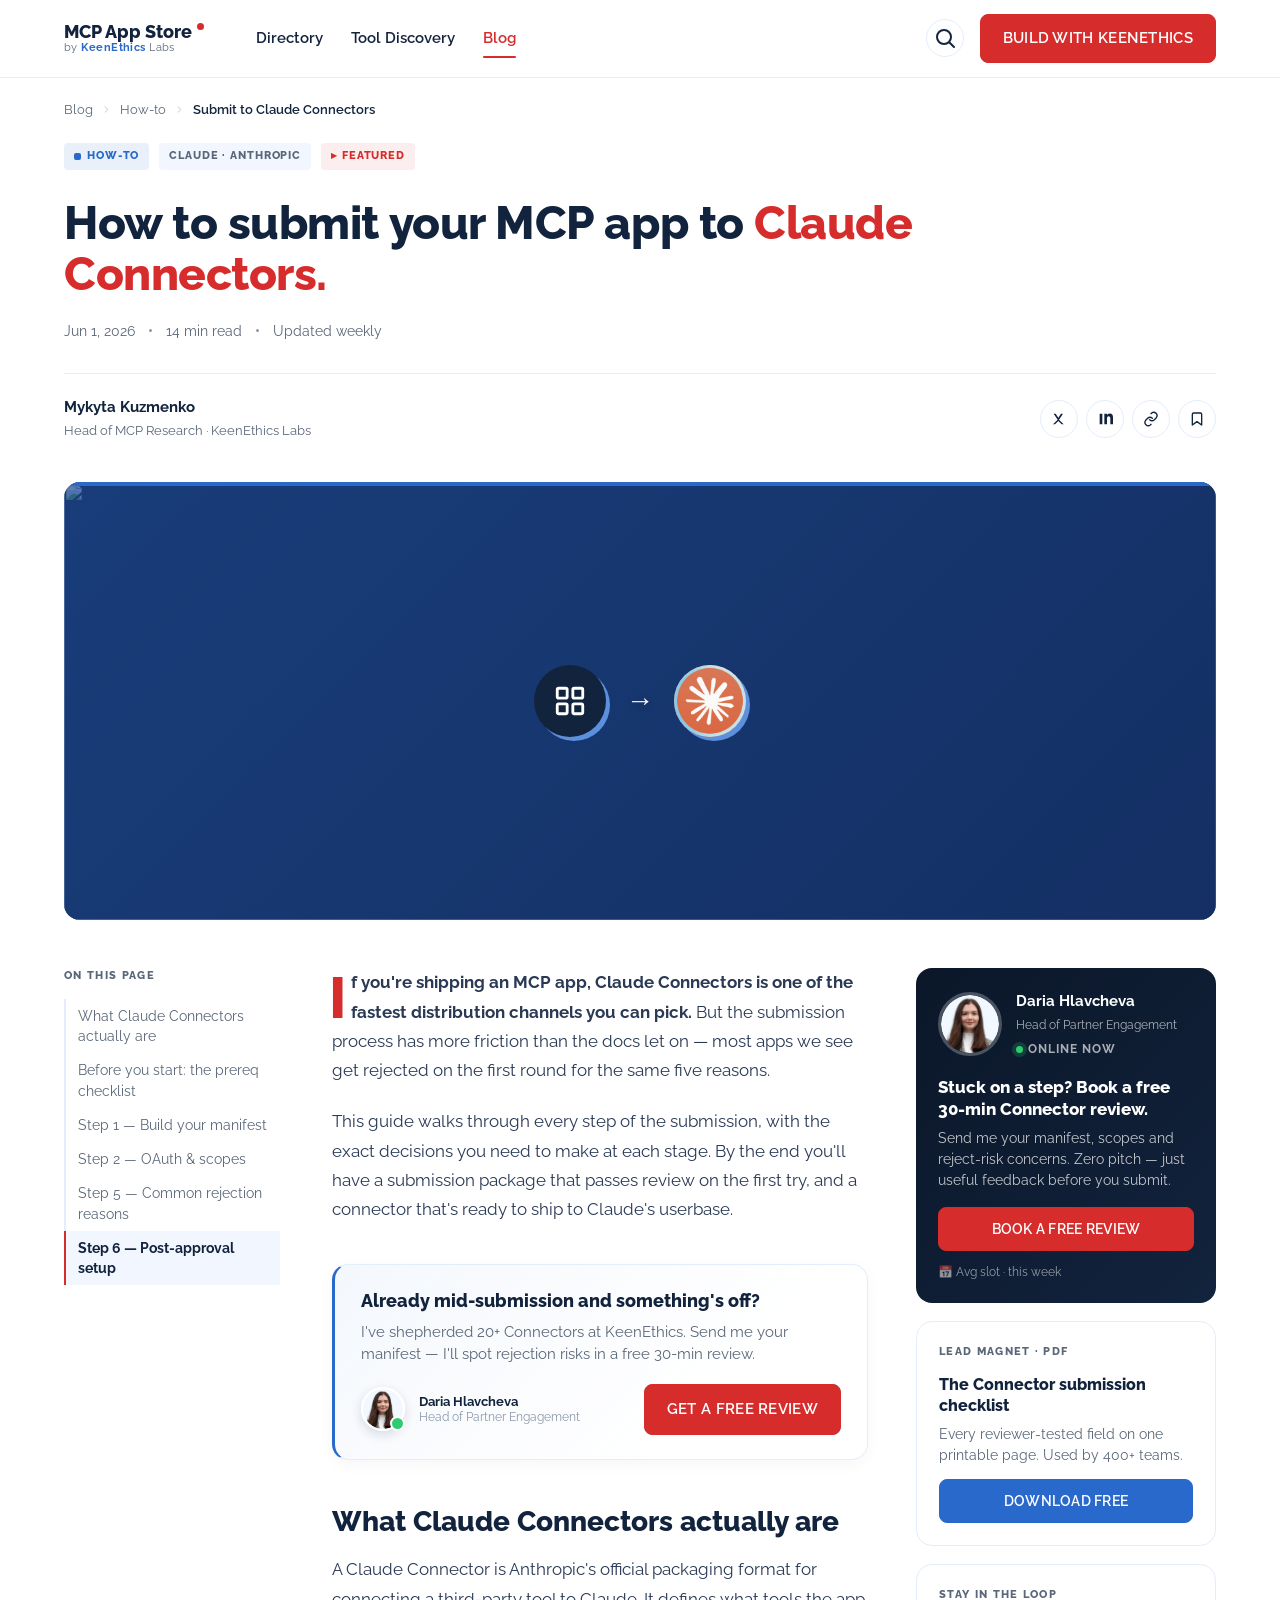
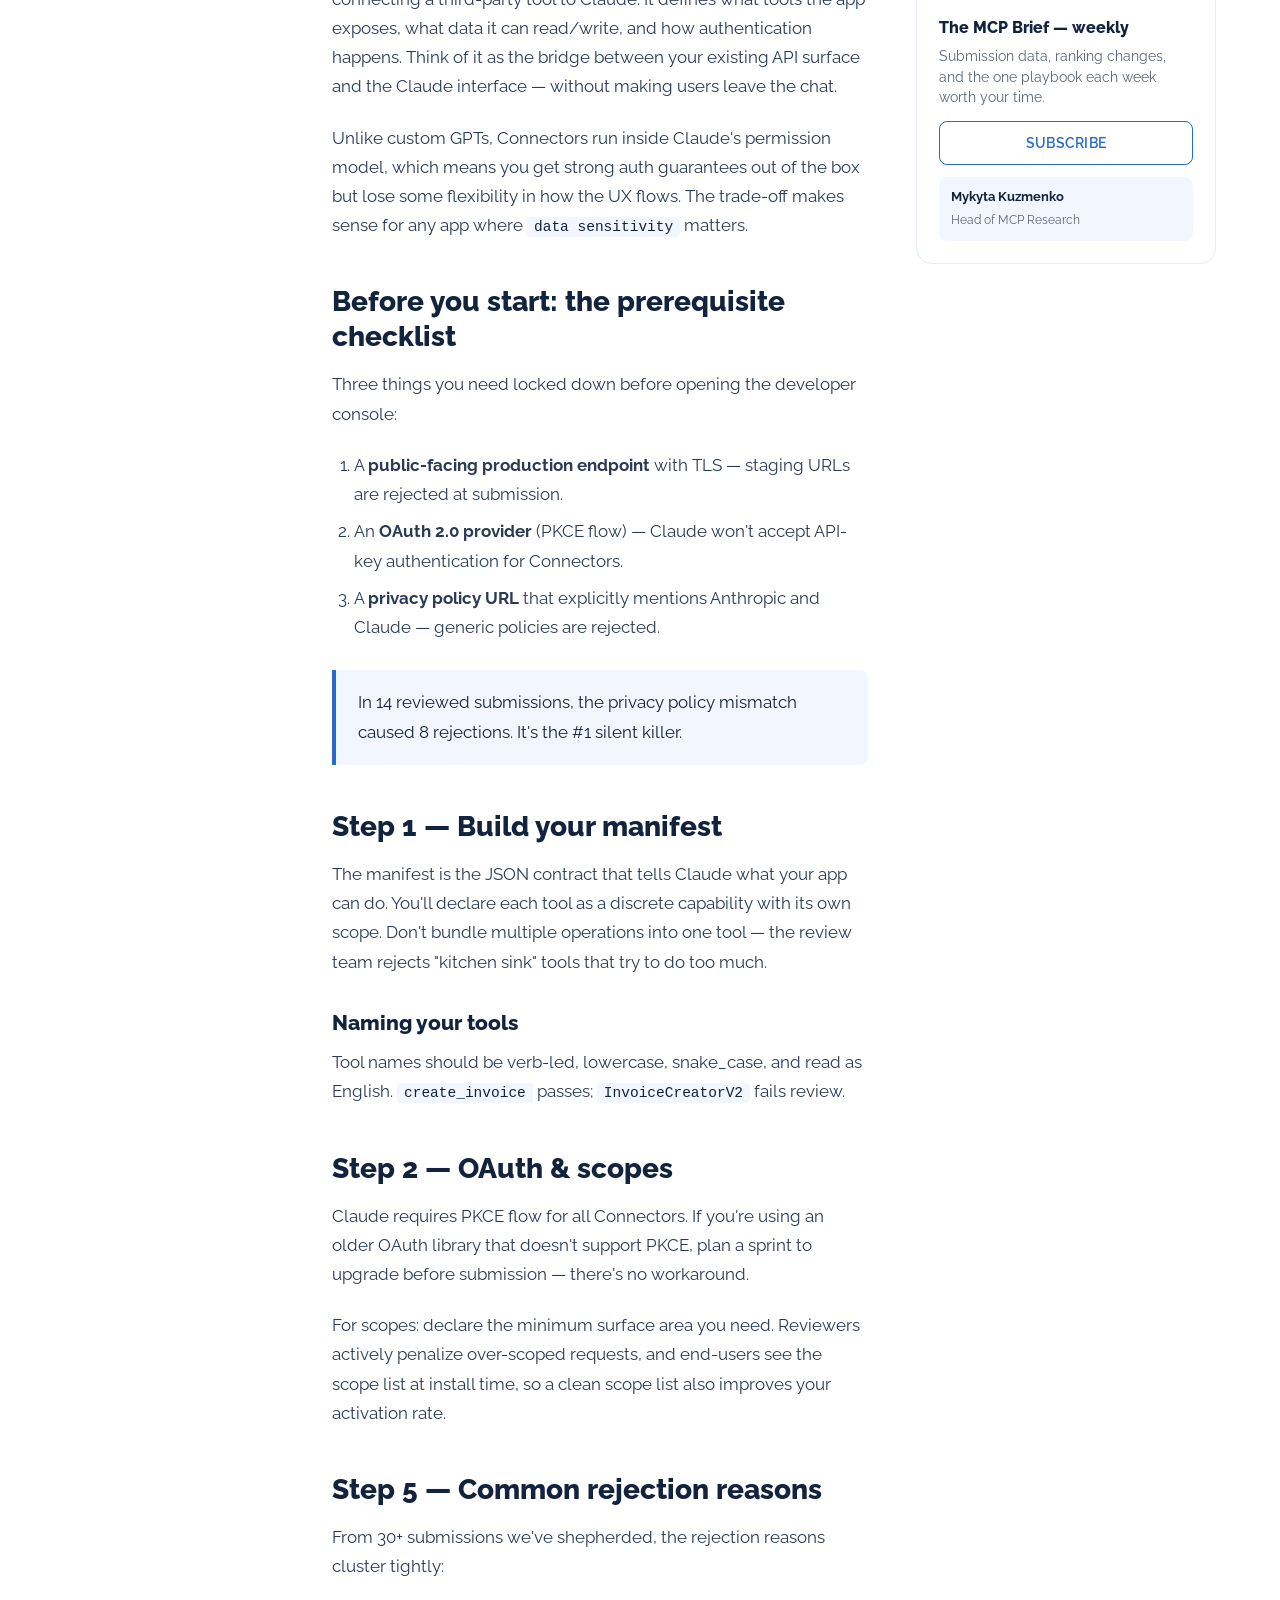
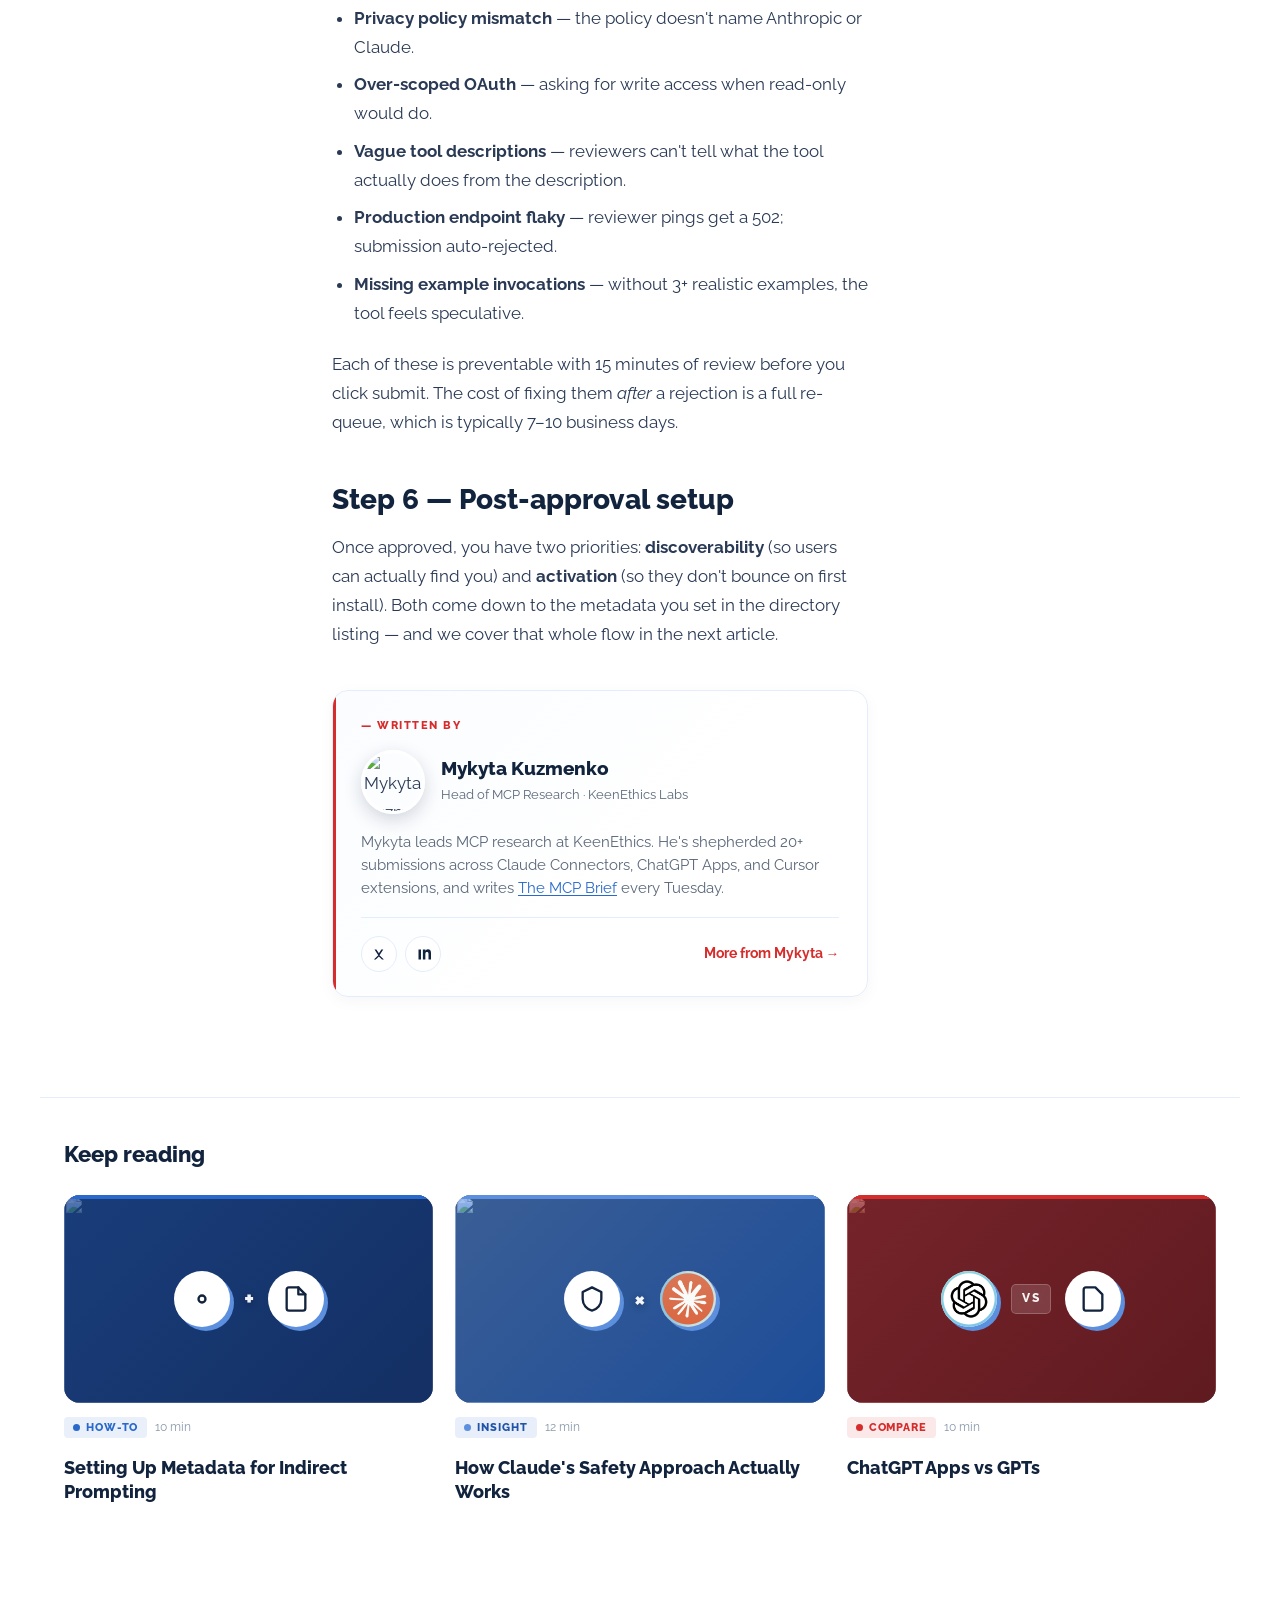
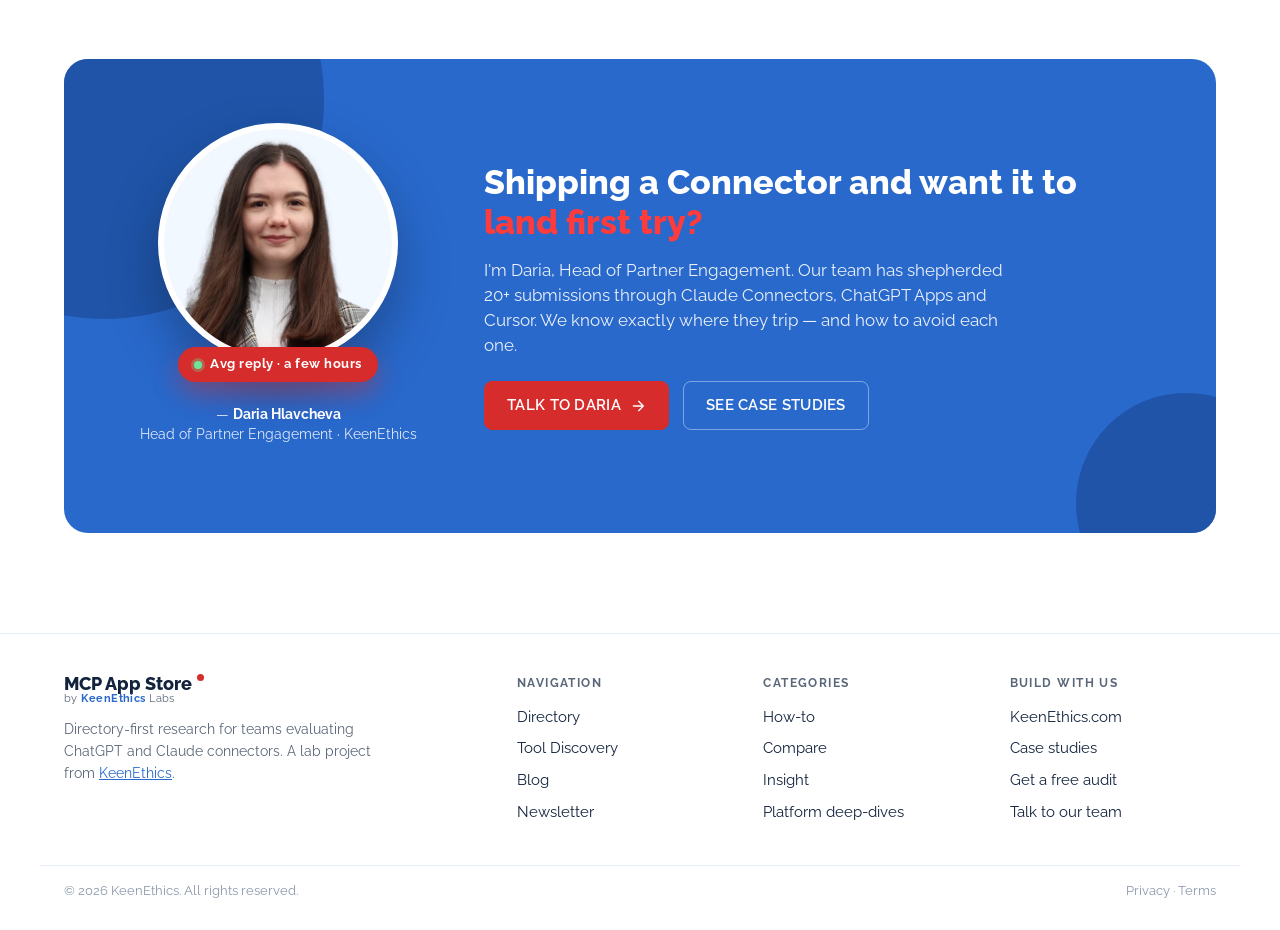
==== article.html @ ea9d49fb "Insight category gets a light-blue tone; redesign author bio card - Insight color token moves from n" ====
<!DOCTYPE html>
<html lang="en">
<head>
<script>document.documentElement.classList.add('js');</script>
<meta charset="UTF-8" />
<meta name="viewport" content="width=device-width, initial-scale=1.0" />
<title>How to Submit MCP App to Claude Connectors · MCP App Store</title>
<link rel="preconnect" href="https://fonts.googleapis.com" />
<link rel="preconnect" href="https://fonts.gstatic.com" crossorigin />
<link href="https://fonts.googleapis.com/css2?family=Raleway:wght@400;500;600;700;800&display=swap" rel="stylesheet" />
<link rel="stylesheet" href="styles.css" />
</head>
<body>

<div class="read-progress" id="readProgress"></div>

<header class="site-header">
  <div class="inner">
    <a class="brand" href="index.html">
      <span class="name">MCP App Store</span>
      <span class="lab">by <strong>KeenEthics</strong> Labs</span>
    </a>
    <nav class="site-nav">
      <a href="#">Directory</a>
      <a href="#">Tool Discovery</a>
      <a class="current" href="index.html">Blog</a>
    </nav>
    <div class="header-spacer"></div>
    <div class="header-cta">
      <button class="search-btn" aria-label="Search">
        <svg viewBox="0 0 24 24" fill="none" stroke="currentColor" stroke-width="2" stroke-linecap="round" stroke-linejoin="round"><circle cx="11" cy="11" r="7"/><path d="M21 21l-4.3-4.3"/></svg>
      </button>
      <a class="btn btn-red" href="#">Build with KeenEthics</a>
    </div>
  </div>
</header>

<div class="breadcrumb">
  <a href="index.html">Blog</a>
  <svg viewBox="0 0 24 24" fill="none" stroke="currentColor" stroke-width="2" stroke-linecap="round" stroke-linejoin="round"><path d="M9 18l6-6-6-6"/></svg>
  <a href="#">How-to</a>
  <svg viewBox="0 0 24 24" fill="none" stroke="currentColor" stroke-width="2" stroke-linecap="round" stroke-linejoin="round"><path d="M9 18l6-6-6-6"/></svg>
  <span style="color: var(--navy);">Submit to Claude Connectors</span>
</div>

<section class="article-hero">
  <div class="badges">
    <span style="font-size: 11px; font-weight: 800; color: var(--cat-howto); background: rgba(41,105,204,.10); padding: 5px 10px; border-radius: 4px; letter-spacing:.08em; display:inline-flex; align-items:center; gap: 6px;"><span style="width:7px; height:7px; border-radius:2px; background: var(--cat-howto);"></span>HOW-TO</span>
    <span style="font-size: 11px; font-weight: 800; color: var(--muted); background: var(--tint); padding: 5px 10px; border-radius: 4px; letter-spacing:.08em;">CLAUDE · ANTHROPIC</span>
    <span style="font-size: 11px; font-weight: 800; color: var(--red); background: rgba(214,44,44,.08); padding: 5px 10px; border-radius: 4px; letter-spacing:.08em;">▸ FEATURED</span>
  </div>
  <h1>How to submit your MCP app to <span class="accent">Claude Connectors.</span></h1>
  <div class="meta-info hero-meta">
    <span>Jun 1, 2026</span><span class="dot"></span>
    <span>14 min read</span><span class="dot"></span>
    <span>Updated weekly</span>
  </div>
  <div class="author-row">
    <div class="author">
      <div class="author-info">
        <b>Mykyta Kuzmenko</b>
        <span>Head of MCP Research · KeenEthics Labs</span>
      </div>
    </div>
    <div class="share">
      <button class="share-btn" aria-label="Share on X"><svg viewBox="0 0 24 24" fill="currentColor"><path d="M18 4h-3l-4 6-4-6H4l6 9-7 7h3l5-5 5 5h3l-7-7z"/></svg></button>
      <button class="share-btn" aria-label="Share on LinkedIn"><svg viewBox="0 0 24 24" fill="currentColor"><path d="M4 4h4v16H4zM12 4h3v2c.7-1.2 2-2.4 4-2.4 3.6 0 5 2.4 5 6V20h-4v-9c0-2-1-3-2.5-3S15 9 15 11v9h-4V4z"/></svg></button>
      <button class="share-btn" aria-label="Copy link"><svg viewBox="0 0 24 24" fill="none" stroke="currentColor" stroke-width="2" stroke-linecap="round" stroke-linejoin="round"><path d="M10 13a5 5 0 007 0l3-3a5 5 0 00-7-7l-1 1"/><path d="M14 11a5 5 0 00-7 0l-3 3a5 5 0 007 7l1-1"/></svg></button>
      <button class="share-btn" aria-label="Bookmark"><svg viewBox="0 0 24 24" fill="none" stroke="currentColor" stroke-width="2" stroke-linecap="round" stroke-linejoin="round"><path d="M19 21l-7-5-7 5V5a2 2 0 012-2h10a2 2 0 012 2z"/></svg></button>
    </div>
  </div>
</section>

<!-- ARTICLE COVER (split, big) -->
<div class="article-cover">
  <div class="cover lg howto">
    <div class="cv-left">
      <div class="icon-set">
        <span class="ico dark">
          <svg viewBox="0 0 24 24" fill="none" stroke="currentColor" stroke-width="2" stroke-linecap="round" stroke-linejoin="round"><rect x="3" y="3" width="7" height="7" rx="1"/><rect x="14" y="3" width="7" height="7" rx="1"/><rect x="3" y="14" width="7" height="7" rx="1"/><rect x="14" y="14" width="7" height="7" rx="1"/></svg>
        </span>
        <span class="arrow">→</span>
        <span class="ico brand-claude"><img src="claude-icon.png" alt="Claude" /></span>
      </div>
    </div>
    <div class="cv-right">
      <img src="https://images.unsplash.com/photo-1518770660439-4636190af475?w=1200&h=700&auto=format&fit=crop&q=80" alt="" loading="lazy" />
    </div>
    <span class="cat howto">How-to · Featured guide</span>
    <span class="vendor">
      <span class="logo claude"><svg viewBox="0 0 24 24" fill="currentColor"><circle cx="12" cy="12" r="3"/></svg></span>
      Claude · Anthropic
    </span>
    <span class="stamp">Updated · Jun 2026</span>
  </div>
</div>

<section class="article-layout">

  <aside class="toc">
    <h6>On this page</h6>
    <ol id="toc">
      <li class="active" data-target="s1"><a href="#s1">What Claude Connectors actually are</a></li>
      <li data-target="s2"><a href="#s2">Before you start: the prereq checklist</a></li>
      <li data-target="s3"><a href="#s3">Step 1 — Build your manifest</a></li>
      <li data-target="s4"><a href="#s4">Step 2 — OAuth &amp; scopes</a></li>
      <li data-target="s5"><a href="#s5">Step 5 — Common rejection reasons</a></li>
      <li data-target="s6"><a href="#s6">Step 6 — Post-approval setup</a></li>
    </ol>
  </aside>

  <main class="article-body">

    <p class="first-letter"><b>If you're shipping an MCP app, Claude Connectors is one of the fastest distribution channels you can pick.</b> But the submission process has more friction than the docs let on — most apps we see get rejected on the first round for the same five reasons.</p>

    <p>This guide walks through every step of the submission, with the exact decisions you need to make at each stage. By the end you'll have a submission package that passes review on the first try, and a connector that's ready to ship to Claude's userbase.</p>

    <!-- ===== INLINE CONTEXTUAL CTA (personalized) ===== -->
    <div class="inline-cta">
      <h4>Already mid-submission and something's off?</h4>
      <p>I've shepherded 20+ Connectors at KeenEthics. Send me your manifest — I'll spot rejection risks in a free 30-min review.</p>
      <div class="footer-row">
        <div class="person-photo-wrap">
          <img class="person-photo" src="daria.webp" alt="Daria Hlavcheva" />
        </div>
        <div class="by">
          <span class="name">Daria Hlavcheva</span>
          <span class="role">Head of Partner Engagement</span>
        </div>
        <div class="action">
          <a class="btn btn-red" href="#">Get a free review</a>
        </div>
      </div>
    </div>

    <h2 id="s1">What Claude Connectors actually are</h2>
    <p>A Claude Connector is Anthropic's official packaging format for connecting a third-party tool to Claude. It defines what tools the app exposes, what data it can read/write, and how authentication happens. Think of it as the bridge between your existing API surface and the Claude interface — without making users leave the chat.</p>
    <p>Unlike custom GPTs, Connectors run inside Claude's permission model, which means you get strong auth guarantees out of the box but lose some flexibility in how the UX flows. The trade-off makes sense for any app where <code>data sensitivity</code> matters.</p>

    <h2 id="s2">Before you start: the prerequisite checklist</h2>
    <p>Three things you need locked down before opening the developer console:</p>
    <ol>
      <li>A <b>public-facing production endpoint</b> with TLS — staging URLs are rejected at submission.</li>
      <li>An <b>OAuth 2.0 provider</b> (PKCE flow) — Claude won't accept API-key authentication for Connectors.</li>
      <li>A <b>privacy policy URL</b> that explicitly mentions Anthropic and Claude — generic policies are rejected.</li>
    </ol>

    <blockquote>
      In 14 reviewed submissions, the privacy policy mismatch caused 8 rejections. It's the #1 silent killer.
    </blockquote>

    <h2 id="s3">Step 1 — Build your manifest</h2>
    <p>The manifest is the JSON contract that tells Claude what your app can do. You'll declare each tool as a discrete capability with its own scope. Don't bundle multiple operations into one tool — the review team rejects "kitchen sink" tools that try to do too much.</p>

    <h3>Naming your tools</h3>
    <p>Tool names should be verb-led, lowercase, snake_case, and read as English. <code>create_invoice</code> passes; <code>InvoiceCreatorV2</code> fails review.</p>

    <h2 id="s4">Step 2 — OAuth &amp; scopes</h2>
    <p>Claude requires PKCE flow for all Connectors. If you're using an older OAuth library that doesn't support PKCE, plan a sprint to upgrade before submission — there's no workaround.</p>
    <p>For scopes: declare the minimum surface area you need. Reviewers actively penalize over-scoped requests, and end-users see the scope list at install time, so a clean scope list also improves your activation rate.</p>

    <h2 id="s5">Step 5 — Common rejection reasons</h2>
    <p>From 30+ submissions we've shepherded, the rejection reasons cluster tightly:</p>
    <ul>
      <li><b>Privacy policy mismatch</b> — the policy doesn't name Anthropic or Claude.</li>
      <li><b>Over-scoped OAuth</b> — asking for write access when read-only would do.</li>
      <li><b>Vague tool descriptions</b> — reviewers can't tell what the tool actually does from the description.</li>
      <li><b>Production endpoint flaky</b> — reviewer pings get a 502; submission auto-rejected.</li>
      <li><b>Missing example invocations</b> — without 3+ realistic examples, the tool feels speculative.</li>
    </ul>

    <p>Each of these is preventable with 15 minutes of review before you click submit. The cost of fixing them <i>after</i> a rejection is a full re-queue, which is typically 7–10 business days.</p>

    <h2 id="s6">Step 6 — Post-approval setup</h2>
    <p>Once approved, you have two priorities: <b>discoverability</b> (so users can actually find you) and <b>activation</b> (so they don't bounce on first install). Both come down to the metadata you set in the directory listing — and we cover that whole flow in the next article.</p>

    <!-- Author bio at end -->
    <div class="author-card">
      <div class="author-card-eyebrow">— Written by</div>
      <div class="author-card-head">
        <img class="author-photo" src="https://images.unsplash.com/photo-1507003211169-0a1dd7228f2d?w=200&h=200&auto=format&fit=crop&crop=faces&q=80" alt="Mykyta Kuzmenko" />
        <div class="author-meta">
          <h3>Mykyta Kuzmenko</h3>
          <span class="role">Head of MCP Research · KeenEthics Labs</span>
        </div>
      </div>
      <p>Mykyta leads MCP research at KeenEthics. He's shepherded 20+ submissions across Claude Connectors, ChatGPT Apps, and Cursor extensions, and writes <a href="#">The MCP Brief</a> every Tuesday.</p>
      <div class="author-social">
        <a class="social-btn" href="#" aria-label="X / Twitter"><svg viewBox="0 0 24 24" fill="currentColor"><path d="M18 4h-3l-4 6-4-6H4l6 9-7 7h3l5-5 5 5h3l-7-7z"/></svg></a>
        <a class="social-btn" href="#" aria-label="LinkedIn"><svg viewBox="0 0 24 24" fill="currentColor"><path d="M4 4h4v16H4zM12 4h3v2c.7-1.2 2-2.4 4-2.4 3.6 0 5 2.4 5 6V20h-4v-9c0-2-1-3-2.5-3S15 9 15 11v9h-4V4z"/></svg></a>
        <a class="more-link" href="#">More from Mykyta →</a>
      </div>
    </div>
  </main>

  <!-- Sticky rail — personalized with Daria -->
  <aside class="rail">
    <div class="card-rail personal">
      <div class="photo-row">
        <img src="daria.webp" alt="Daria Hlavcheva" />
        <div class="who">
          <b>Daria Hlavcheva</b>
          <span>Head of Partner Engagement</span>
          <span class="live">Online now</span>
        </div>
      </div>
      <div class="body">
        <h5>Stuck on a step? Book a free 30-min Connector review.</h5>
        <p>Send me your manifest, scopes and reject-risk concerns. Zero pitch — just useful feedback before you submit.</p>
        <a class="btn btn-red" href="#">Book a free review</a>
        <div class="micro">📅 Avg slot · this week</div>
      </div>
    </div>

    <div class="card-rail">
      <h6 style="color: var(--muted);">Lead magnet · PDF</h6>
      <h5>The Connector submission checklist</h5>
      <p>Every reviewer-tested field on one printable page. Used by 400+ teams.</p>
      <a class="btn btn-blue" href="#">Download free</a>
    </div>

    <div class="card-rail">
      <h6 style="color: var(--muted);">Stay in the loop</h6>
      <h5>The MCP Brief — weekly</h5>
      <p>Submission data, ranking changes, and the one playbook each week worth your time.</p>
      <a class="btn btn-outline" href="#">Subscribe</a>
      <div class="author-pill">
        <div><b>Mykyta Kuzmenko</b><span>Head of MCP Research</span></div>
      </div>
    </div>
  </aside>

</section>

<!-- RELATED -->
<section class="related">
  <h2>Keep reading</h2>
  <div class="grid">

    <a class="card" href="article.html">
      <div class="cover howto">
        <div class="cv-left">
          <div class="icon-set">
            <span class="ico"><svg viewBox="0 0 24 24" fill="none" stroke="currentColor" stroke-width="2" stroke-linecap="round" stroke-linejoin="round"><circle cx="12" cy="12" r="3"/></svg></span>
            <span class="arrow">+</span>
            <span class="ico"><svg viewBox="0 0 24 24" fill="none" stroke="currentColor" stroke-width="2" stroke-linecap="round" stroke-linejoin="round"><path d="M14 2H6a2 2 0 00-2 2v16a2 2 0 002 2h12a2 2 0 002-2V8z"/><path d="M14 2v6h6"/></svg></span>
          </div>
        </div>
        <div class="cv-right"><img src="https://images.unsplash.com/photo-1555255707-c07966088b7b?w=700&h=700&auto=format&fit=crop&q=80" alt="" loading="lazy" /></div>
        <span class="cat howto">How-to</span>
        <span class="vendor"><span class="logo openai"></span>OpenAI · Apps</span>
      </div>
      <div class="meta-row"><span class="badge howto">How-to</span><span>10 min</span></div>
      <h3>Setting Up Metadata for Indirect Prompting</h3>
    </a>

    <a class="card" href="article.html">
      <div class="cover insight">
        <div class="cv-left">
          <div class="icon-set">
            <span class="ico"><svg viewBox="0 0 24 24" fill="none" stroke="currentColor" stroke-width="2" stroke-linecap="round" stroke-linejoin="round"><path d="M12 2l8 4v6c0 5-3.5 9-8 10-4.5-1-8-5-8-10V6z"/></svg></span>
            <span class="arrow">×</span>
            <span class="ico brand-claude"><img src="claude-icon.png" alt="Claude" /></span>
          </div>
        </div>
        <div class="cv-right"><img src="https://images.unsplash.com/photo-1633356122544-f134324a6cee?w=700&h=700&auto=format&fit=crop&q=80" alt="" loading="lazy" /></div>
        <span class="cat insight">Insight</span>
        <span class="vendor"><span class="logo claude"></span>Claude · Anthropic</span>
      </div>
      <div class="meta-row"><span class="badge insight">Insight</span><span>12 min</span></div>
      <h3>How Claude's Safety Approach Actually Works</h3>
    </a>

    <a class="card" href="article.html">
      <div class="cover compare">
        <div class="cv-left">
          <div class="icon-set">
            <span class="ico brand-openai"><img src="chatgpt-icon.png" alt="ChatGPT" /></span>
            <span class="arrow vs">VS</span>
            <span class="ico"><svg viewBox="0 0 24 24" fill="none" stroke="currentColor" stroke-width="2" stroke-linecap="round" stroke-linejoin="round"><path d="M14 2H6a2 2 0 00-2 2v16a2 2 0 002 2h12a2 2 0 002-2V8z"/></svg></span>
          </div>
        </div>
        <div class="cv-right"><img src="https://images.unsplash.com/photo-1531297484001-80022131f5a1?w=700&h=700&auto=format&fit=crop&q=80" alt="" loading="lazy" /></div>
        <span class="cat compare">Compare</span>
        <span class="vendor">ChatGPT Apps · GPTs</span>
      </div>
      <div class="meta-row"><span class="badge compare">Compare</span><span>10 min</span></div>
      <h3>ChatGPT Apps vs GPTs</h3>
    </a>
  </div>
</section>

<!-- BIG BOTTOM CTA — personalized with Daria -->
<section class="cta-section">
  <div class="cta-block personal">
    <div class="photo-wrap">
      <img src="daria.webp" alt="Daria Hlavcheva — Head of Partner Engagement at KeenEthics" />
      <span class="quote">Avg reply · a few hours</span>
      <p class="person-sig">— <b>Daria Hlavcheva</b><br/>Head of Partner Engagement · KeenEthics</p>
    </div>
    <div>
      <h2>Shipping a Connector and want it to <span class="accent">land first try?</span></h2>
      <p>I'm Daria, Head of Partner Engagement. Our team has shepherded 20+ submissions through Claude Connectors, ChatGPT Apps and Cursor. We know exactly where they trip — and how to avoid each one.</p>
      <div class="actions">
        <a class="btn btn-red" href="#">Talk to Daria
          <svg viewBox="0 0 24 24" fill="none" stroke="currentColor" stroke-width="2" stroke-linecap="round" stroke-linejoin="round"><path d="M5 12h14M13 5l7 7-7 7"/></svg>
        </a>
        <a class="btn btn-ghost" href="#">See case studies</a>
      </div>
      <div class="signature">
        <span>— <b>Daria Hlavcheva</b>, Head of Partner Engagement · KeenEthics</span>
      </div>
    </div>
  </div>
</section>

<footer class="site-footer">
  <div class="inner">
    <div class="about">
      <a class="brand" href="index.html">
        <span class="name">MCP App Store</span>
        <span class="lab">by <strong>KeenEthics</strong> Labs</span>
      </a>
      <p style="margin-top: 14px;">Directory-first research for teams evaluating ChatGPT and Claude connectors. A lab project from <a href="https://keenethics.com" style="color: var(--blue); text-decoration: underline;">KeenEthics</a>.</p>
    </div>
    <div>
      <h6>Navigation</h6>
      <ul>
        <li><a href="#">Directory</a></li>
        <li><a href="#">Tool Discovery</a></li>
        <li><a href="index.html">Blog</a></li>
        <li><a href="#">Newsletter</a></li>
      </ul>
    </div>
    <div>
      <h6>Categories</h6>
      <ul>
        <li><a href="#">How-to</a></li>
        <li><a href="#">Compare</a></li>
        <li><a href="#">Insight</a></li>
        <li><a href="#">Platform deep-dives</a></li>
      </ul>
    </div>
    <div>
      <h6>Build with us</h6>
      <ul>
        <li><a href="https://keenethics.com">KeenEthics.com</a></li>
        <li><a href="#">Case studies</a></li>
        <li><a href="#">Get a free audit</a></li>
        <li><a href="#">Talk to our team</a></li>
      </ul>
    </div>
  </div>
  <div class="legal">
    <span>© 2026 KeenEthics. All rights reserved.</span>
    <span><a href="#">Privacy</a> · <a href="#">Terms</a></span>
  </div>
</footer>

<script>
  // Reading progress bar
  const bar = document.getElementById('readProgress');
  window.addEventListener('scroll', () => {
    const h = document.documentElement;
    const max = h.scrollHeight - h.clientHeight;
    bar.style.width = (h.scrollTop / max * 100) + '%';
  }, { passive: true });

  // Scroll-spy: highlight TOC entry whose section is currently being read
  const tocItems = document.querySelectorAll('.toc li[data-target]');
  const tocMap = new Map();
  tocItems.forEach(li => tocMap.set(li.dataset.target, li));

  const sections = document.querySelectorAll('.article-body h2[id]');
  const setActive = (id) => {
    tocItems.forEach(x => x.classList.remove('active'));
    const li = tocMap.get(id);
    if (li) li.classList.add('active');
  };

  const visible = new Set();
  const io = new IntersectionObserver(entries => {
    entries.forEach(e => {
      if (e.isIntersecting) visible.add(e.target.id);
      else visible.delete(e.target.id);
    });
    // pick the topmost visible h2
    if (visible.size) {
      const ordered = Array.from(sections).map(h => h.id).filter(id => visible.has(id));
      if (ordered.length) setActive(ordered[0]);
    }
  }, { rootMargin: '-90px 0px -65% 0px' });

  sections.forEach(h => io.observe(h));
</script>
</body>
</html>
---- styles.css ----
/* =========================================================================
   MCP App Store · Blog redesign — KeenEthics design system
   ========================================================================= */
:root {
  --navy:        #12233D;
  --navy-deep:   #0B1729;
  --navy-soft:   #1E3050;
  --blue:        #2969CC;
  --blue-dark:   #1F54A8;
  --blue-soft:   #5C8FDE;
  --red:         #D62C2C;
  --red-dark:    #B72424;
  --tint:        #F2F7FF;
  --tint-2:      #FAFCFF;
  --line:        #E4EDFB;
  --muted:       #5A6779;
  --muted-2:     #8A98AB;
  --white:       #FFFFFF;

  /* category colors — strictly KeenEthics palette */
  --cat-howto:   #2969CC;   /* brand blue   */
  --cat-compare: #D62C2C;   /* brand red    */
  --cat-insight: #5C8FDE;   /* light blue   */
  --cat-platform:#1F54A8;   /* deep blue    */

  --radius:      8px;
  --radius-lg:   16px;
  --radius-xl:   24px;
  --font:        'Raleway', sans-serif;
  --maxw:        1200px;
  --shadow-sm:   0 4px 12px rgba(18,35,61,.06);
  --shadow-md:   0 12px 30px rgba(18,35,61,.08);
  --shadow-lg:   0 24px 50px rgba(18,35,61,.12);
}

* { box-sizing: border-box; }
html { scroll-behavior: smooth; }
body {
  margin: 0;
  font-family: var(--font);
  color: var(--navy);
  background: var(--white);
  -webkit-font-smoothing: antialiased;
  font-size: 16px;
  line-height: 1.5;
}
img { display: block; max-width: 100%; }
a { color: inherit; text-decoration: none; }

/* ===================== Reading progress bar ===================== */
.read-progress {
  position: fixed; top: 0; left: 0; height: 3px; width: 0%;
  background: linear-gradient(90deg, var(--blue), var(--red));
  z-index: 200; transition: width .1s linear;
}

/* ===================== Top demo bar (preview chrome) ===================== */
.demo-bar {
  background: var(--navy-deep); color:#fff;
  padding: 10px 24px; font-size: 13px;
  display:flex; align-items:center; gap: 14px; flex-wrap: wrap;
}
.demo-bar strong { font-weight: 700; }
.demo-bar nav { margin-left: auto; display:flex; gap: 6px; }
.demo-bar nav a {
  padding: 5px 12px; border-radius: 6px; font-weight: 600; font-size: 12px;
  background: rgba(255,255,255,.10); border: 1px solid rgba(255,255,255,.18);
  text-transform: uppercase; letter-spacing: .05em;
}
.demo-bar nav a.active { background: var(--blue); border-color: var(--blue); }

/* ===================== Site header ===================== */
.site-header {
  position: sticky; top: 0; z-index: 100;
  background: rgba(255,255,255,.92); backdrop-filter: blur(12px);
  border-bottom: 1px solid var(--line);
}
.site-header .inner {
  max-width: var(--maxw); margin: 0 auto; padding: 14px 24px;
  display: flex; align-items: center; gap: 32px;
}
.brand { display:flex; flex-direction: column; line-height: 1.1; }
.brand .name { font-weight: 800; font-size: 18px; color: var(--navy); display:inline-flex; align-items: center; gap: 5px; }
.brand .name::after {
  content:""; width: 7px; height: 7px; border-radius: 50%;
  background: var(--red); display: inline-block;
  transform: translateY(-6px);
}
.brand .lab  { font-size: 11px; color: var(--muted); letter-spacing: .04em; }
.brand .lab strong { color: var(--blue); font-weight: 700; }

.site-nav { display:flex; gap: 28px; margin-left: 20px; }
.site-nav a {
  font-weight: 600; font-size: 15px; color: var(--navy);
  position: relative; padding: 4px 0;
}
.site-nav a.current { color: var(--red); }
.site-nav a.current::after {
  content:""; position:absolute; left:0; right:0; bottom:-4px; height: 2px; background: var(--red); border-radius: 2px;
}

.header-spacer { flex: 1; }
.header-cta { display: flex; align-items: center; gap: 16px; }
.search-btn {
  width: 38px; height: 38px; border-radius: 50%;
  display: grid; place-items: center;
  border: 1px solid var(--line); background: #fff; cursor: pointer; color: var(--navy);
  transition: background .15s;
}
.search-btn:hover { background: var(--tint); }

/* ===================== Buttons ===================== */
.btn {
  display: inline-flex; align-items: center; gap: 9px;
  font-family: var(--font); font-size: 15px; font-weight: 600;
  text-transform: uppercase; letter-spacing: .02em;
  padding: 12px 22px; border-radius: var(--radius);
  border: 1px solid transparent; cursor: pointer; white-space: nowrap;
  transition: all .15s ease;
}
.btn svg { width: 16px; height: 16px; flex: none; }
.btn-red    { background: var(--red); color: #fff; border-color: var(--red); }
.btn-red:hover { background: var(--red-dark); border-color: var(--red-dark); box-shadow: 0 10px 24px rgba(214,44,44,.30); transform: translateY(-1px); }
.btn-blue   { background: var(--blue); color: #fff; border-color: var(--blue); }
.btn-blue:hover { background: var(--blue-dark); border-color: var(--blue-dark); }
.btn-outline{ background: #fff; color: var(--blue); border-color: var(--blue); }
.btn-outline:hover { background: var(--tint); }
.btn-ghost  { background: transparent; color: var(--navy); border-color: var(--line); }
.btn-ghost:hover { background: var(--tint); }
.btn-link   { color: var(--red); font-weight: 700; padding: 0; text-transform: none; letter-spacing: 0; gap: 6px; border: 0; background: none; }
.btn-link:hover { color: var(--red-dark); }

/* ===================== Hero (index) ===================== */
.hero {
  background:
    radial-gradient(80% 100% at 100% 0%, rgba(41,105,204,.10) 0, transparent 60%),
    radial-gradient(60% 80% at 0% 100%, rgba(214,44,44,.06) 0, transparent 60%),
    var(--white);
  border-bottom: 1px solid var(--line);
}
.hero .inner {
  max-width: var(--maxw); margin: 0 auto; padding: 60px 24px 56px;
  display: grid; grid-template-columns: 1.15fr .85fr; gap: 56px; align-items: center;
}
.hero .eyebrow {
  display:inline-flex; align-items:center; gap: 8px;
  font-size: 12px; font-weight: 700; letter-spacing: .12em; text-transform: uppercase;
  color: var(--blue); background: var(--tint); padding: 6px 12px; border-radius: 100px; margin-bottom: 18px;
}
.hero h1 {
  margin: 0 0 18px; font-size: 48px; line-height: 1.12; font-weight: 800; color: var(--navy);
  letter-spacing: -.01em;
}
.hero h1 .accent { color: var(--red); }
.hero p { margin: 0 0 28px; color: var(--muted); font-size: 17.5px; max-width: 540px; }
.hero .meta { display:flex; gap: 20px; flex-wrap: wrap; align-items: center; }
.hero .stat { display:flex; align-items: baseline; gap: 6px; }
.hero .stat b { font-size: 22px; font-weight: 800; color: var(--navy); }
.hero .stat span { font-size: 13.5px; color: var(--muted); }
.hero .stat-sep { width: 1px; height: 28px; background: var(--line); }

/* Featured cover (in hero) */
.featured-card {
  background: #fff; border: 1px solid var(--line); border-radius: var(--radius-xl);
  padding: 18px; box-shadow: var(--shadow-md);
  transition: transform .25s ease, box-shadow .25s ease;
}
.featured-card:hover { transform: translateY(-4px); box-shadow: var(--shadow-lg); }
.featured-card .below { padding: 18px 8px 6px; }
.featured-card .badge-row { display:flex; gap: 8px; margin-bottom: 10px; }
.featured-card h3 { margin: 0 0 8px; font-size: 22px; font-weight: 800; color: var(--navy); line-height: 1.25; }
.featured-card p { margin: 0; color: var(--muted); font-size: 14.5px; }
.featured-card .read-row { margin-top: 14px; display:flex; align-items: center; gap: 14px; font-size: 13px; color: var(--muted-2); }
.featured-card .read-row .dot { width: 3px; height: 3px; border-radius: 50%; background: var(--muted-2); }

/* ===================== Cover (image-bg + icons on top) ===================== */
.cover {
  position: relative; overflow: hidden;
  border-radius: var(--radius-lg);
  aspect-ratio: 16 / 9;
  background: var(--navy);
  isolation: isolate;
}

/* full-bleed photo background */
.cover .cv-right {
  position: absolute; inset: 0; z-index: 0;
}
.cover .cv-right img {
  position: absolute; inset: 0;
  width: 100%; height: 100%; object-fit: cover;
  transition: transform .6s ease;
}
.cover .cv-right::after { /* category-tinted fade — keeps icons legible + stripe pops */
  content:""; position:absolute; inset:0;
  background: linear-gradient(135deg, rgba(11,23,41,.65) 0%, rgba(11,23,41,.80) 100%);
}
.cover.howto    .cv-right::after { background: linear-gradient(135deg, rgba(28,72,148,.70) 0%, rgba(20,50,108,.82) 100%); }
.cover.compare  .cv-right::after { background: linear-gradient(135deg, rgba(160,35,35,.70) 0%, rgba(112,25,25,.82) 100%); }
.cover.insight  .cv-right::after { background: linear-gradient(135deg, rgba(92,143,222,.55) 0%, rgba(31,84,168,.85) 100%); }
.cover.platform .cv-right::after { background: linear-gradient(135deg, rgba(22,58,116,.70) 0%, rgba(15,42,88,.82) 100%); }
.card:hover .cover .cv-right img,
.featured-card:hover .cover .cv-right img { transform: scale(1.05); }

/* icon overlay — centered on top of fade */
.cover .cv-left {
  position: absolute; inset: 0; z-index: 2;
  display: grid; place-items: center;
  padding: 20px;
}
.cover .icon-set {
  display: flex; align-items: center; gap: 14px;
}
.cover .ico {
  width: 56px; height: 56px; border-radius: 50%;
  background: #fff; color: var(--navy);
  display:grid; place-items:center; flex: none;
  box-shadow: 4px 4px 0 var(--blue-soft);
  overflow: hidden; padding: 0;
}
.cover .ico svg { width: 28px; height: 28px; }
.cover .ico img {
  width: 100%; height: 100%; object-fit: cover; display: block;
  transform: scale(1.14); transform-origin: center; /* crop out residual cover bg */
}
.cover .ico.dark { background: #12233D; color: #fff; }
.cover .ico.brand-claude  { background: #D97757; }
.cover .ico.brand-openai  { background: #fff; }
.cover .ico.brand-cursor  { background: #000; }
.cover .ico.brand-apps    { background: #fff; }
.cover .ico.brand-mcp     { background: #fff; }
.cover .ico.brand-red     { background: var(--red); color: #fff; }
.cover .arrow {
  color: #fff; opacity: .95;
  font-weight: 800; font-size: 24px;
  text-shadow: 0 2px 10px rgba(0,0,0,.4);
}
.cover .arrow.vs {
  font-size: 11.5px; letter-spacing: .12em;
  padding: 5px 10px; border-radius: 5px;
  background: rgba(255,255,255,.15); border: 1px solid rgba(255,255,255,.22);
  backdrop-filter: blur(8px);
  text-shadow: none;
}
.cover .label-chip {
  font-size: 11px; font-weight: 800; letter-spacing: .08em; text-transform: uppercase;
  color: #fff; padding: 6px 11px; border-radius: 6px;
  background: rgba(255,255,255,.15); border: 1px solid rgba(255,255,255,.22);
  backdrop-filter: blur(8px);
  white-space: nowrap;
}

/* thin category stripe at top — only category cue inside cover */
.cover::before {
  content:""; position: absolute; top: 0; left: 0; right: 0;
  height: 4px; background: var(--navy-soft); z-index: 4;
}
.cover.howto::before    { background: var(--cat-howto); }
.cover.compare::before  { background: var(--cat-compare); }
.cover.insight::before  { background: var(--cat-insight); }
.cover.platform::before { background: var(--cat-platform); }

/* category badge / vendor pill / stamp — removed from cover entirely */
.cover .cat,
.cover .vendor,
.cover .stamp { display: none; }

.cover.lg { aspect-ratio: 16 / 9; }
.cover.lg .ico { width: 72px; height: 72px; }
.cover.lg .ico svg { width: 34px; height: 34px; }
.cover.lg .arrow { font-size: 28px; }
.cover.lg .icon-set { gap: 20px; }

@media (max-width: 680px) {
  .cover .ico { width: 46px; height: 46px; }
  .cover .ico svg { width: 22px; height: 22px; }
}

/* ===================== Filter bar ===================== */
.filter-bar {
  border-bottom: 1px solid var(--line);
  background: rgba(255,255,255,.95); backdrop-filter: blur(8px);
  position: sticky; top: 72px; z-index: 50;
}
.filter-bar .inner {
  max-width: var(--maxw); margin: 0 auto; padding: 18px 24px;
  display: flex; align-items: center; gap: 14px; flex-wrap: wrap;
}
.pill {
  font-size: 13.5px; font-weight: 600; padding: 8px 16px; border-radius: 100px;
  background: #fff; border: 1px solid var(--line); color: var(--navy);
  cursor: pointer; display:inline-flex; align-items:center; gap: 7px;
  transition: all .12s ease;
}
.pill:hover { border-color: var(--blue); color: var(--blue); }
.pill.active { background: var(--navy); color: #fff; border-color: var(--navy); }
.pill .dot { width: 8px; height: 8px; border-radius: 50%; }
.pill.howto.active    { background: var(--cat-howto);    border-color: var(--cat-howto); }
.pill.compare.active  { background: var(--cat-compare);  border-color: var(--cat-compare); }
.pill.insight.active  { background: var(--cat-insight);  border-color: var(--cat-insight); }
.pill.platform.active { background: var(--cat-platform); border-color: var(--cat-platform); }
.pill.howto    .dot { background: var(--cat-howto);    }
.pill.compare  .dot { background: var(--cat-compare);  }
.pill.insight  .dot { background: var(--cat-insight);  }
.pill.platform .dot { background: var(--cat-platform); }

.filter-bar .search {
  margin-left: auto; display:flex; align-items:center; gap: 10px;
  background: var(--tint); border: 1px solid var(--line); border-radius: 100px;
  padding: 8px 16px; color: var(--muted); font-size: 14px; min-width: 240px;
  transition: border-color .15s ease, box-shadow .15s ease, background .15s ease;
}
.filter-bar .search:focus-within {
  border-color: var(--blue); background: #fff; color: var(--navy);
  box-shadow: 0 0 0 4px rgba(41,105,204,.15);
}
.filter-bar .search svg { width: 16px; height: 16px; }
.filter-bar .search input {
  border: 0; background: transparent; font-family: var(--font); font-size: 14px;
  color: var(--navy); outline: none; flex: 1;
}

/* ===================== Article grid ===================== */
.grid-section { max-width: var(--maxw); margin: 80px auto; padding: 0 24px; }
.grid-section .head { display:flex; align-items: baseline; justify-content: space-between; margin-bottom: 26px; gap: 16px; flex-wrap: wrap; }
.grid-section h2 { margin: 0; font-size: 26px; font-weight: 800; color: var(--navy); }
.grid-section .head p { margin: 0; color: var(--muted); font-size: 14.5px; }
.grid { display: grid; grid-template-columns: repeat(3, minmax(0, 1fr)); gap: 26px; align-items: start; }
.grid > .card { min-width: 0; }

.card {
  display:flex; flex-direction: column; gap: 14px; cursor: pointer;
  transition: transform .2s ease;
}
.card:hover { transform: translateY(-4px); }
.card:hover .cover { box-shadow: var(--shadow-md); }
.card .cover { transition: box-shadow .2s ease; }
.card .meta-row {
  display:flex; align-items:center; gap: 8px; font-size: 12px; color: var(--muted-2);
  flex-wrap: nowrap; overflow: hidden;
}
.card .meta-row > span { white-space: nowrap; }
.card .meta-row > span:last-child { overflow: hidden; text-overflow: ellipsis; min-width: 0; }
.card .meta-row .dot { width: 3px; height: 3px; border-radius: 50%; background: var(--muted-2); flex: none; }
.card .badge {
  font-size: 11px; font-weight: 800; letter-spacing: .08em; text-transform: uppercase;
  line-height: 1;
  padding: 5px 9px; border-radius: 4px;
  display:inline-flex; align-items:center; gap: 6px;
}
.card .badge::before {
  content:""; width: 7px; height: 7px; border-radius: 50%; flex: none;
  display: block;
}
.card .badge.howto    { background: rgba(41,105,204,.10);  color: var(--cat-howto);    }
.card .badge.howto::before    { background: var(--cat-howto); }
.card .badge.compare  { background: rgba(214,44,44,.10);   color: var(--cat-compare);  }
.card .badge.compare::before  { background: var(--cat-compare); }
.card .badge.insight  { background: rgba(92,143,222,.14);  color: #1F54A8;             }
.card .badge.insight::before  { background: var(--cat-insight); }
.card .badge.platform { background: rgba(31,84,168,.10);   color: var(--cat-platform); }
.card .badge.platform::before { background: var(--cat-platform); }
.card h3 { margin: 4px 0 0; font-size: 18px; font-weight: 800; line-height: 1.32; color: var(--navy); }
.card p  { margin: 0; color: var(--muted); font-size: 14px; line-height: 1.55; }
.card:hover h3 { color: var(--blue); }

.card .card-author {
  display: flex; align-items: center; gap: 9px;
  margin-top: 6px; padding-top: 12px;
  border-top: 1px solid var(--line);
  font-size: 13px; color: var(--muted);
}
.card .card-author .mini {
  width: 26px; height: 26px; border-radius: 50%;
  background: linear-gradient(135deg, var(--blue), var(--blue-dark));
  color: #fff; font-weight: 800; font-size: 11px;
  display: grid; place-items: center;
  flex: none;
}
.card .card-author b { color: var(--navy); font-weight: 700; }

/* ===================== Lead-capture (newsletter) ===================== */
.lead-block {
  max-width: var(--maxw); margin: 96px auto; padding: 0 24px;
}
.lead-card {
  background: var(--navy);
  border-radius: var(--radius-xl);
  padding: 44px 48px; color: #fff;
  display:grid; grid-template-columns: 1fr 1.05fr; gap: 56px; align-items: center;
  position: relative; overflow: hidden;
}
.lead-card::before {
  content:""; position:absolute;
  width: 360px; height: 360px; border-radius: 50%;
  background: var(--navy-soft);
  left: -150px; top: -150px;
  pointer-events:none;
}
.lead-card::after {
  content:""; position:absolute;
  width: 200px; height: 200px; border-radius: 50%;
  background: var(--navy-soft);
  right: -70px; bottom: -70px;
  pointer-events:none;
}
.lead-card .eyebrow {
  display:inline-flex; align-items:center; gap: 8px;
  font-size: 12px; font-weight: 800; letter-spacing: .12em; text-transform: uppercase;
  color: #9cc1ff; margin-bottom: 14px;
}
.lead-card h3 { margin: 0 0 12px; font-size: 30px; font-weight: 800; line-height: 1.18; }
.lead-card p { margin: 0 0 22px; color: rgba(255,255,255,.78); font-size: 16px; line-height: 1.5; max-width: 480px; }
.lead-card .proof { display:flex; align-items:center; gap: 14px; font-size: 13.5px; color: rgba(255,255,255,.65); }
.lead-card .avatars { display:flex; }
.lead-card .avatars img {
  width: 32px; height: 32px; border-radius: 50%; border: 2px solid var(--navy);
  margin-left: -8px; object-fit: cover; display: block;
}
.lead-card .avatars img:first-child { margin-left: 0; }
.lead-card > div { position: relative; z-index: 1; }
.lead-card form {
  display:flex; flex-direction: column; gap: 14px; position: relative; z-index: 1;
}
.lead-card .input-row { display:flex; gap: 10px; flex-wrap: wrap; }
.lead-card input[type="email"] {
  flex: 1; min-width: 240px;
  font-family: var(--font); font-size: 15px;
  padding: 14px 18px; border-radius: 10px;
  border: 1px solid rgba(255,255,255,.20);
  background: rgba(255,255,255,.08); color: #fff; outline: none;
}
.lead-card input::placeholder { color: rgba(255,255,255,.50); }
.lead-card input:focus { border-color: var(--blue); background: rgba(255,255,255,.12); }
.lead-card .terms { font-size: 12px; color: rgba(255,255,255,.55); }
.lead-card .terms a { color: #9cc1ff; text-decoration: underline; }

/* ===================== Social proof ===================== */
.proof-bar { background: var(--tint-2); border-top: 1px solid var(--line); border-bottom: 1px solid var(--line); margin-top: 0; }
.proof-bar .inner {
  max-width: var(--maxw); margin: 0 auto; padding: 48px 24px;
  display:flex; align-items:center; gap: 36px; flex-wrap: wrap;
}
.proof-bar .label { font-size: 12px; font-weight: 700; letter-spacing: .14em; text-transform: uppercase; color: var(--muted); }
.proof-bar .logos { display:flex; gap: 36px; align-items: center; flex-wrap: wrap; }
.proof-bar .logo {
  font-family: var(--font); font-weight: 800; color: #93a0b4;
  font-size: 17px; letter-spacing: -.01em;
  filter: grayscale(1); opacity: .75;
}
.proof-bar .logo.italic { font-style: italic; }
.proof-bar .logo.mono   { font-family: monospace; letter-spacing: .02em; }

/* ===================== Big bottom CTA — KeenEthics corporate style ===================== */
.cta-section {
  max-width: var(--maxw); margin: 96px auto 100px; padding: 0 24px;
}
.cta-block {
  position: relative; overflow: hidden;
  background: var(--blue);
  border-radius: var(--radius-xl);
  padding: 64px 64px;
  display:grid; grid-template-columns: 1.2fr 1fr; gap: 40px; align-items: center;
  color: #fff;
}
/* solid geometric circles (KeenEthics corporate vibe) — big top-left, small bottom-right */
.cta-block::before {
  content:""; position:absolute;
  width: 440px; height: 440px; border-radius: 50%;
  background: #1F54A8;
  left: -180px; top: -180px;
  pointer-events:none;
}
.cta-block::after {
  content:""; position:absolute;
  width: 220px; height: 220px; border-radius: 50%;
  background: #1F54A8;
  right: -80px; bottom: -80px;
  pointer-events:none;
}
.cta-block h2 { position: relative; z-index: 1; margin: 0 0 16px; font-size: 34px; font-weight: 800; line-height: 1.18; color: #fff; }
.cta-block h2 .accent { color: #FF3B3B; }
.cta-block p { position: relative; z-index: 1; margin: 0 0 24px; color: rgba(255,255,255,.90); font-size: 16.5px; max-width: 520px; }
.cta-block .actions { position: relative; z-index: 1; display:flex; gap: 14px; flex-wrap: wrap; }
.cta-block .btn-ghost { color: #fff; border-color: rgba(255,255,255,.40); background: transparent; }
.cta-block .btn-ghost:hover { background: rgba(255,255,255,.10); border-color: #fff; }

/* ===================== Footer ===================== */
.site-footer { border-top: 1px solid var(--line); padding: 40px 0 30px; background: #fff; }
.site-footer .inner {
  max-width: var(--maxw); margin: 0 auto; padding: 0 24px;
  display: grid; grid-template-columns: 2fr 1fr 1fr 1fr; gap: 40px;
}
.site-footer h6 { margin: 0 0 14px; font-size: 12px; letter-spacing: .12em; text-transform: uppercase; color: var(--muted); font-weight: 700; }
.site-footer ul { list-style: none; padding: 0; margin: 0; }
.site-footer ul li { margin-bottom: 10px; font-size: 14.5px; color: var(--navy); }
.site-footer ul li a:hover { color: var(--red); }
.site-footer .about p { color: var(--muted); font-size: 14px; line-height: 1.55; max-width: 320px; }
.site-footer .legal {
  max-width: var(--maxw); margin: 32px auto 0; padding: 16px 24px 0;
  border-top: 1px solid var(--line);
  display:flex; justify-content: space-between; align-items: center; font-size: 12.5px; color: var(--muted-2); flex-wrap: wrap; gap: 10px;
}

/* =========================================================================
   ARTICLE PAGE
   ========================================================================= */
.breadcrumb {
  max-width: var(--maxw); margin: 0 auto; padding: 22px 24px 0;
  font-size: 13px; color: var(--muted); display:flex; align-items: center; gap: 8px;
  flex-wrap: wrap;
}
.breadcrumb a { color: var(--muted); transition: color .15s ease; }
.breadcrumb a:hover { color: var(--blue); }
.breadcrumb svg { width: 11px; height: 11px; color: var(--muted-2); opacity: .55; flex: none; }
.breadcrumb > span:last-child { color: var(--navy); font-weight: 600; }

.article-hero {
  max-width: var(--maxw); margin: 0 auto; padding: 24px 24px 40px;
  display: grid; grid-template-columns: 1fr; gap: 28px;
}
.article-hero .badges { display:flex; gap: 10px; }
.article-hero h1 {
  margin: 0; font-size: 46px; line-height: 1.12; font-weight: 800; color: var(--navy);
  letter-spacing: -.01em; max-width: 880px;
}
.article-hero h1 .accent { color: var(--red); }
.article-hero .author-row {
  display:flex; align-items: center; gap: 18px; flex-wrap: wrap; padding-top: 8px;
  border-top: 1px solid var(--line);
  margin-top: 4px; padding-top: 22px;
}
.article-hero .author { display:flex; align-items:center; gap: 12px; }
.article-hero .avatar {
  width: 46px; height: 46px; border-radius: 50%;
  background: linear-gradient(135deg, var(--blue), var(--blue-dark));
  display:grid; place-items:center; color: #fff; font-weight: 800; font-size: 16px;
}
.article-hero .author-info b { display:block; font-size: 14.5px; color: var(--navy); }
.article-hero .author-info span { font-size: 13px; color: var(--muted); }
.article-hero .meta-info { display:flex; gap: 14px; font-size: 13.5px; color: var(--muted); align-items: center; flex-wrap: wrap; }
.article-hero .hero-meta { margin-top: -8px; }
.article-hero .meta-info .dot { width: 3px; height: 3px; border-radius: 50%; background: var(--muted-2); }
.article-hero .share { margin-left: auto; display:flex; gap: 8px; }
.share-btn {
  width: 38px; height: 38px; border-radius: 50%;
  border: 1px solid var(--line); background: #fff; cursor: pointer; color: var(--navy);
  display:grid; place-items:center; transition: all .15s;
}
.share-btn:hover { background: var(--tint); color: var(--blue); }
.share-btn svg { width: 16px; height: 16px; }

/* article cover */
.article-cover { max-width: var(--maxw); margin: 0 auto 48px; padding: 0 24px; }
.article-cover .cover { aspect-ratio: 21 / 8; }
.article-cover .cover.lg h4 { font-size: 44px; }

/* article layout */
.article-layout {
  max-width: var(--maxw); margin: 0 auto; padding: 0 24px 60px;
  display:grid; grid-template-columns: 220px minmax(0, 1fr) 300px; gap: 48px;
  align-items: flex-start;
}
/* TOC: stays sticky (small enough to fit) with its own scroll if needed */
.article-layout .toc {
  position: sticky; top: 90px;
  max-height: calc(100vh - 110px);
  overflow-y: auto;
  scrollbar-width: thin;
  scrollbar-color: var(--line) transparent;
  padding-right: 4px;
}
.article-layout .toc::-webkit-scrollbar { width: 6px; }
.article-layout .toc::-webkit-scrollbar-track { background: transparent; }
.article-layout .toc::-webkit-scrollbar-thumb { background: var(--line); border-radius: 3px; }
.article-layout .toc::-webkit-scrollbar-thumb:hover { background: var(--muted-2); }

/* Right rail: scroll with the page, no inner scrollbar */
.article-layout .rail {
  position: static;
  align-self: start;
}
.article-layout .toc h6, .article-layout .rail h6 {
  font-size: 11px; font-weight: 800; color: var(--muted); letter-spacing: .12em; text-transform: uppercase;
  margin: 0 0 14px;
}
.toc ol { list-style: none; padding: 0; margin: 0; }
.toc li {
  padding: 0; border-left: 2px solid var(--line);
  color: var(--muted); font-size: 13.5px; line-height: 1.5;
  transition: color .15s ease, border-color .15s ease, background .15s ease;
}
.toc li a {
  display: block; padding: 7px 12px; color: inherit; text-decoration: none;
}
.toc li:hover { color: var(--blue); border-color: var(--blue); }
.toc li.active { color: var(--navy); font-weight: 700; border-color: var(--red); background: var(--tint); }

/* offset anchor scroll so h2 lands below sticky header */
.article-body h2[id] { scroll-margin-top: 90px; }

/* article body */
.article-body { font-size: 17px; line-height: 1.72; color: #2A3A55; max-width: 720px; }
.article-body p { margin: 0 0 22px; }
.article-body h2 { margin: 44px 0 16px; font-size: 28px; line-height: 1.25; font-weight: 800; color: var(--navy); }
.article-body h3 { margin: 32px 0 12px; font-size: 21px; line-height: 1.3; font-weight: 800; color: var(--navy); }
.article-body a { color: var(--blue); text-decoration: underline; text-underline-offset: 3px; }
.article-body code { font-family: ui-monospace, SFMono-Regular, monospace; font-size: 14.5px; background: var(--tint); padding: 2px 7px; border-radius: 4px; color: var(--navy); }
.article-body ul, .article-body ol { padding-left: 22px; margin: 0 0 22px; }
.article-body ul li, .article-body ol li { margin-bottom: 8px; }
.article-body blockquote {
  margin: 28px 0; padding: 18px 22px;
  background: var(--tint); border-left: 4px solid var(--blue);
  font-size: 17px; color: var(--navy); border-radius: 0 var(--radius) var(--radius) 0;
}
.article-body .first-letter::first-letter {
  initial-letter: 2 2; -webkit-initial-letter: 2 2;
  font-weight: 800; color: var(--red); margin-right: 8px;
}

/* Inline contextual CTA — personalized (compact card with footer row) */
.inline-cta {
  margin: 40px 0; padding: 24px 26px;
  background: linear-gradient(135deg, rgba(41,105,204,.05) 0%, #fff 70%);
  border: 1px solid var(--line);
  border-left: 3px solid var(--blue);
  border-radius: var(--radius-lg);
  box-shadow: 0 4px 16px rgba(18,35,61,.04);
}
.inline-cta h4 {
  margin: 0 0 8px;
  font-size: 18px; font-weight: 800;
  color: var(--navy); line-height: 1.3;
}
.inline-cta > p {
  margin: 0 0 18px; color: var(--muted);
  font-size: 14.5px; line-height: 1.55;
}
.inline-cta .footer-row {
  display: flex; align-items: center; gap: 14px; flex-wrap: wrap;
}
.inline-cta .person-photo-wrap { position: relative; flex: none; }
.inline-cta .person-photo {
  width: 44px; height: 44px; border-radius: 50%;
  object-fit: cover; border: 2px solid #fff;
  box-shadow: 0 4px 12px rgba(18,35,61,.15);
  display: block;
}
.inline-cta .person-photo-wrap::after {
  content:""; position:absolute; bottom: 0; right: 0;
  width: 11px; height: 11px; border-radius: 50%;
  background: #2ECC71; border: 2px solid #fff;
}
.inline-cta .by {
  display: flex; flex-direction: column; line-height: 1.3;
}
.inline-cta .by .name {
  font-size: 13px; font-weight: 700; color: var(--navy);
}
.inline-cta .by .role {
  font-size: 11.5px; color: var(--muted-2);
}
.inline-cta .action { margin-left: auto; }

@media (max-width: 540px) {
  .inline-cta .action { margin-left: 0; width: 100%; }
  .inline-cta .action .btn { width: 100%; justify-content: center; }
}

/* Reset article-body anchor styling for buttons & TOC links */
.article-body .btn,
.toc li a { text-decoration: none; color: inherit; }
.article-body .btn.btn-red,
.article-body .btn.btn-blue { color: #fff; }
.article-body .btn.btn-outline { color: var(--blue); }
.article-body .btn.btn-ghost  { color: var(--navy); }
.article-body .btn:hover { text-decoration: none; }

@media (max-width: 680px) {
  .inline-cta {
    grid-template-columns: 1fr;
    gap: 16px; padding: 22px;
  }
  .inline-cta .action { justify-self: stretch; }
  .inline-cta .action .btn { width: 100%; justify-content: center; }
}

/* ===================== Personalized rail card (sticky) ===================== */
.rail .card-rail.personal {
  background: linear-gradient(135deg, var(--navy-deep), var(--navy));
  color: #fff; border: 0; padding: 0; overflow: hidden;
}
.rail .card-rail.personal .photo-row {
  display:flex; align-items:center; gap: 14px;
  padding: 22px 22px 0; position: relative;
}
.rail .card-rail.personal .photo-row img {
  width: 64px; height: 64px; border-radius: 50%;
  object-fit: cover; border: 3px solid rgba(255,255,255,.25);
  flex: none;
}
.rail .card-rail.personal .photo-row .who b { display:block; font-size: 14.5px; color: #fff; }
.rail .card-rail.personal .photo-row .who span { font-size: 12px; color: rgba(255,255,255,.65); }
.rail .card-rail.personal .photo-row .live {
  display:flex; align-items:center; gap: 5px;
  font-size: 11px; color: #6FE39B; font-weight: 700; margin-top: 4px;
  text-transform: uppercase; letter-spacing: .08em;
}
.rail .card-rail.personal .photo-row .live::before {
  content:""; width: 7px; height: 7px; border-radius: 50%; background: #2ECC71;
  box-shadow: 0 0 0 4px rgba(46,204,113,.20);
  animation: pulse 1.6s ease-in-out infinite;
}
@keyframes pulse {
  0%,100% { box-shadow: 0 0 0 4px rgba(46,204,113,.20); }
  50%     { box-shadow: 0 0 0 7px rgba(46,204,113,.05); }
}
.rail .card-rail.personal .body {
  padding: 18px 22px 22px;
}
.rail .card-rail.personal .body h5 {
  margin: 0 0 8px; font-size: 17px; font-weight: 800; color: #fff; line-height: 1.3;
}
.rail .card-rail.personal .body p {
  margin: 0 0 16px; font-size: 13.5px; color: rgba(255,255,255,.75); line-height: 1.55;
}
.rail .card-rail.personal .body .btn { width: 100%; justify-content: center; }
.rail .card-rail.personal .body .micro {
  margin-top: 12px; font-size: 12px; color: rgba(255,255,255,.55);
  display:flex; align-items:center; gap: 6px;
}

/* ===================== Personal bottom CTA (KeenEthics blue + photo) ===================== */
.cta-block.personal {
  grid-template-columns: 300px 1fr;
  gap: 56px;
  align-items: center;
}
.cta-block.personal .photo-wrap {
  position: relative; z-index: 1;
  display: flex; flex-direction: column; align-items: center;
  gap: 18px; text-align: center;
}
.cta-block.personal .photo-wrap .photo-bg { display: none; }
.cta-block.personal .photo-wrap img {
  width: 240px; height: 240px;
  border-radius: 50%; object-fit: cover;
  border: 6px solid #fff;
  box-shadow: 0 24px 50px rgba(11,23,41,.35);
  background: #fff;
}
.cta-block.personal .photo-wrap .quote {
  position: static; transform: none;
  white-space: nowrap;
  padding: 8px 16px; border-radius: 100px;
  background: var(--red); color: #fff;
  font-size: 12.5px; font-weight: 700; letter-spacing: .04em;
  box-shadow: 0 12px 24px rgba(214,44,44,.40);
  display:inline-flex; align-items:center; gap: 8px;
  margin-top: -34px;
}
.cta-block.personal .photo-wrap .quote::before {
  content:""; width: 8px; height: 8px; border-radius: 50%; background: #6FE39B;
  box-shadow: 0 0 0 3px rgba(111,227,155,.30);
}
.cta-block.personal .person-sig {
  margin-top: 4px;
  color: rgba(255,255,255,.85); font-size: 13.5px; line-height: 1.5;
}
.cta-block.personal .person-sig b { color: #fff; font-weight: 700; }
.cta-block.personal .signature { display: none; }

/* Right rail (sticky lead-gen) */
.rail .card-rail {
  border: 1px solid var(--line); border-radius: var(--radius-lg); padding: 22px;
  background: #fff; margin-bottom: 18px;
}
.rail .card-rail.dark {
  background: linear-gradient(135deg, var(--navy-deep), var(--navy));
  color: #fff; border: 0;
}
.rail .card-rail h5 { margin: 0 0 8px; font-size: 16px; font-weight: 800; color: var(--navy); line-height: 1.3; }
.rail .card-rail.dark h5 { color: #fff; }
.rail .card-rail p  { margin: 0 0 14px; font-size: 13.5px; color: var(--muted); line-height: 1.5; }
.rail .card-rail.dark p { color: rgba(255,255,255,.78); }
.rail .card-rail .btn { width: 100%; justify-content: center; padding: 11px 14px; font-size: 13.5px; }
.rail .card-rail .micro { margin-top: 10px; font-size: 12px; color: var(--muted-2); }
.rail .card-rail.dark .micro { color: rgba(255,255,255,.55); }
.rail .author-pill {
  display:flex; align-items:center; gap: 10px; padding: 10px 12px; border-radius: var(--radius);
  background: var(--tint); margin-top: 12px;
}
.rail .author-pill .avatar { width: 32px; height: 32px; font-size: 12px; }
.rail .author-pill b { display:block; font-size: 13px; }
.rail .author-pill span { font-size: 11.5px; color: var(--muted); }

/* Author bio at end of article */
.author-card {
  max-width: 720px; margin: 40px 0;
  position: relative;
  background: linear-gradient(135deg, var(--tint-2) 0%, #fff 60%);
  border: 1px solid var(--line);
  border-radius: var(--radius-lg);
  padding: 26px 28px 24px;
  overflow: hidden;
  box-shadow: 0 4px 16px rgba(18,35,61,.04);
}
.author-card::before {
  content: ""; position: absolute; left: 0; top: 0; bottom: 0;
  width: 3px; background: var(--red);
}
.author-card .author-card-eyebrow {
  font-size: 11px; font-weight: 800; letter-spacing: .14em;
  color: var(--red); text-transform: uppercase;
  margin-bottom: 14px;
}
.author-card .author-card-head {
  display: flex; align-items: center; gap: 16px;
  margin-bottom: 16px;
}
.author-card .author-photo {
  width: 64px; height: 64px; border-radius: 50%;
  object-fit: cover; border: 3px solid #fff;
  box-shadow: 0 6px 18px rgba(18,35,61,.18);
  flex: none;
}
.author-card .author-meta h3 {
  margin: 0; font-size: 19px; font-weight: 800;
  color: var(--navy); line-height: 1.25;
}
.author-card .author-meta .role {
  display: block; font-size: 13px; color: var(--muted); margin-top: 3px;
}
.author-card > p {
  margin: 0 0 18px;
  font-size: 14.5px; color: var(--muted); line-height: 1.6;
}
.author-card > p a {
  color: var(--blue); text-decoration: underline; text-underline-offset: 2px;
}
.author-card .author-social {
  display: flex; align-items: center; gap: 8px;
  padding-top: 18px;
  border-top: 1px solid var(--line);
}
.author-card .social-btn {
  width: 36px; height: 36px; border-radius: 50%;
  background: #fff; border: 1px solid var(--line);
  display: grid; place-items: center; color: var(--navy);
  transition: all .15s ease;
}
.author-card .social-btn:hover {
  background: var(--navy); color: #fff; border-color: var(--navy);
  transform: translateY(-2px);
}
.author-card .social-btn svg { width: 15px; height: 15px; }
.author-card .more-link {
  margin-left: auto;
  font-size: 13.5px; font-weight: 700;
  color: var(--red); text-decoration: none;
  transition: color .15s ease;
}
.author-card .more-link:hover { color: var(--red-dark); }

/* Related articles */
.related { max-width: var(--maxw); margin: 0 auto; padding: 40px 24px 60px; border-top: 1px solid var(--line); }
.related h2 { margin: 0 0 24px; font-size: 22px; font-weight: 800; color: var(--navy); }
.related .grid { grid-template-columns: repeat(3, 1fr); gap: 22px; }

/* ===================== Responsive ===================== */
@media (max-width: 1080px) {
  .hero .inner { grid-template-columns: 1fr; gap: 40px; }
  .hero h1 { font-size: 38px; }
  .lead-card { grid-template-columns: 1fr; padding: 36px 32px; }
  .cta-block { grid-template-columns: 1fr; padding: 40px 32px; }
  .grid { grid-template-columns: repeat(2, minmax(0, 1fr)); }
  .article-layout { grid-template-columns: 1fr; }
  .article-layout .toc, .article-layout .rail { position: static; }
  .article-cover .cover.lg h4 { font-size: 30px; }
  .article-hero h1 { font-size: 36px; }
}
@media (max-width: 680px) {
  .site-nav { display: none; }
  .hero .inner { padding: 40px 20px 32px; }
  .hero h1 { font-size: 30px; }
  .grid { grid-template-columns: 1fr; }
  .cover.lg { padding: 24px; }
  .cover.lg h4 { font-size: 24px; }
  .filter-bar .search { min-width: 0; width: 100%; }
  .article-hero h1 { font-size: 28px; }
  .article-cover .cover { aspect-ratio: 16 / 9; }
  .inline-cta { flex-direction: column; align-items: flex-start; }
  .inline-cta .action { margin-left: 0; width: 100%; }
  .inline-cta .action .btn { width: 100%; justify-content: center; }
}
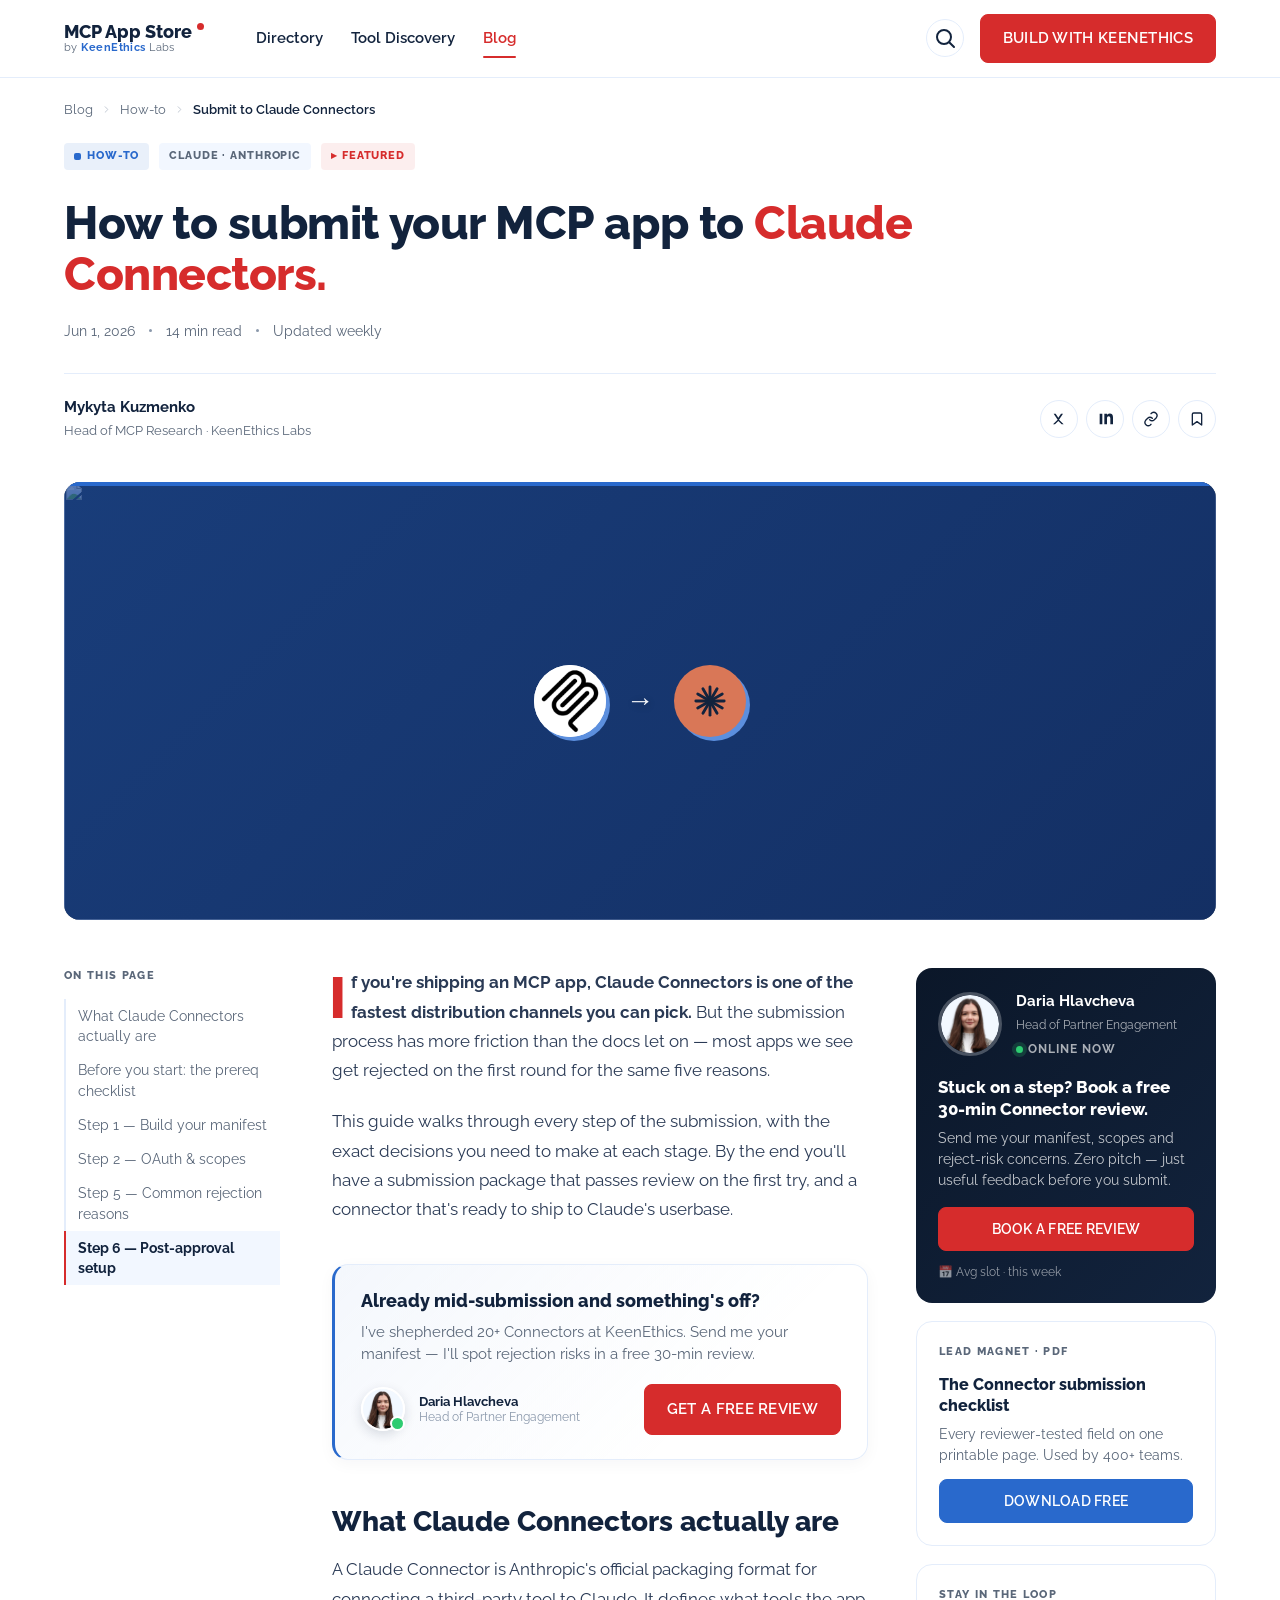
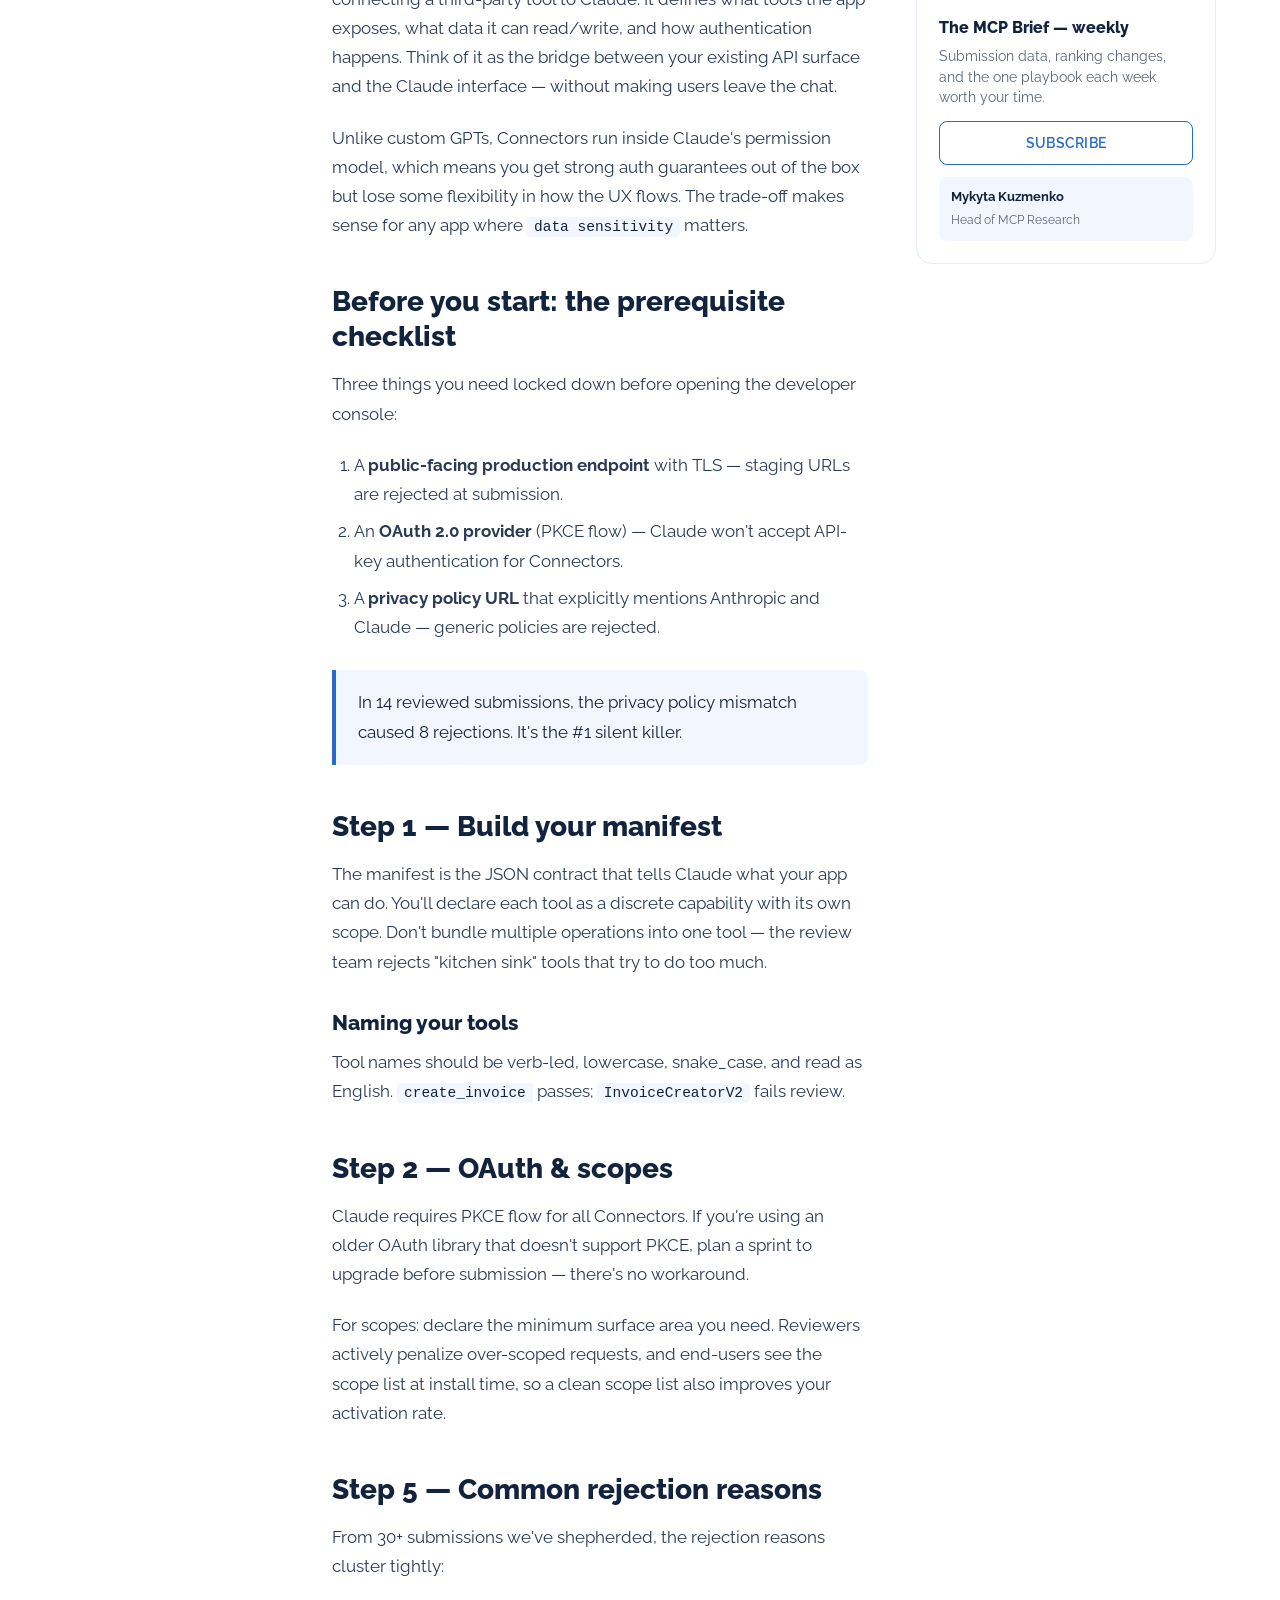
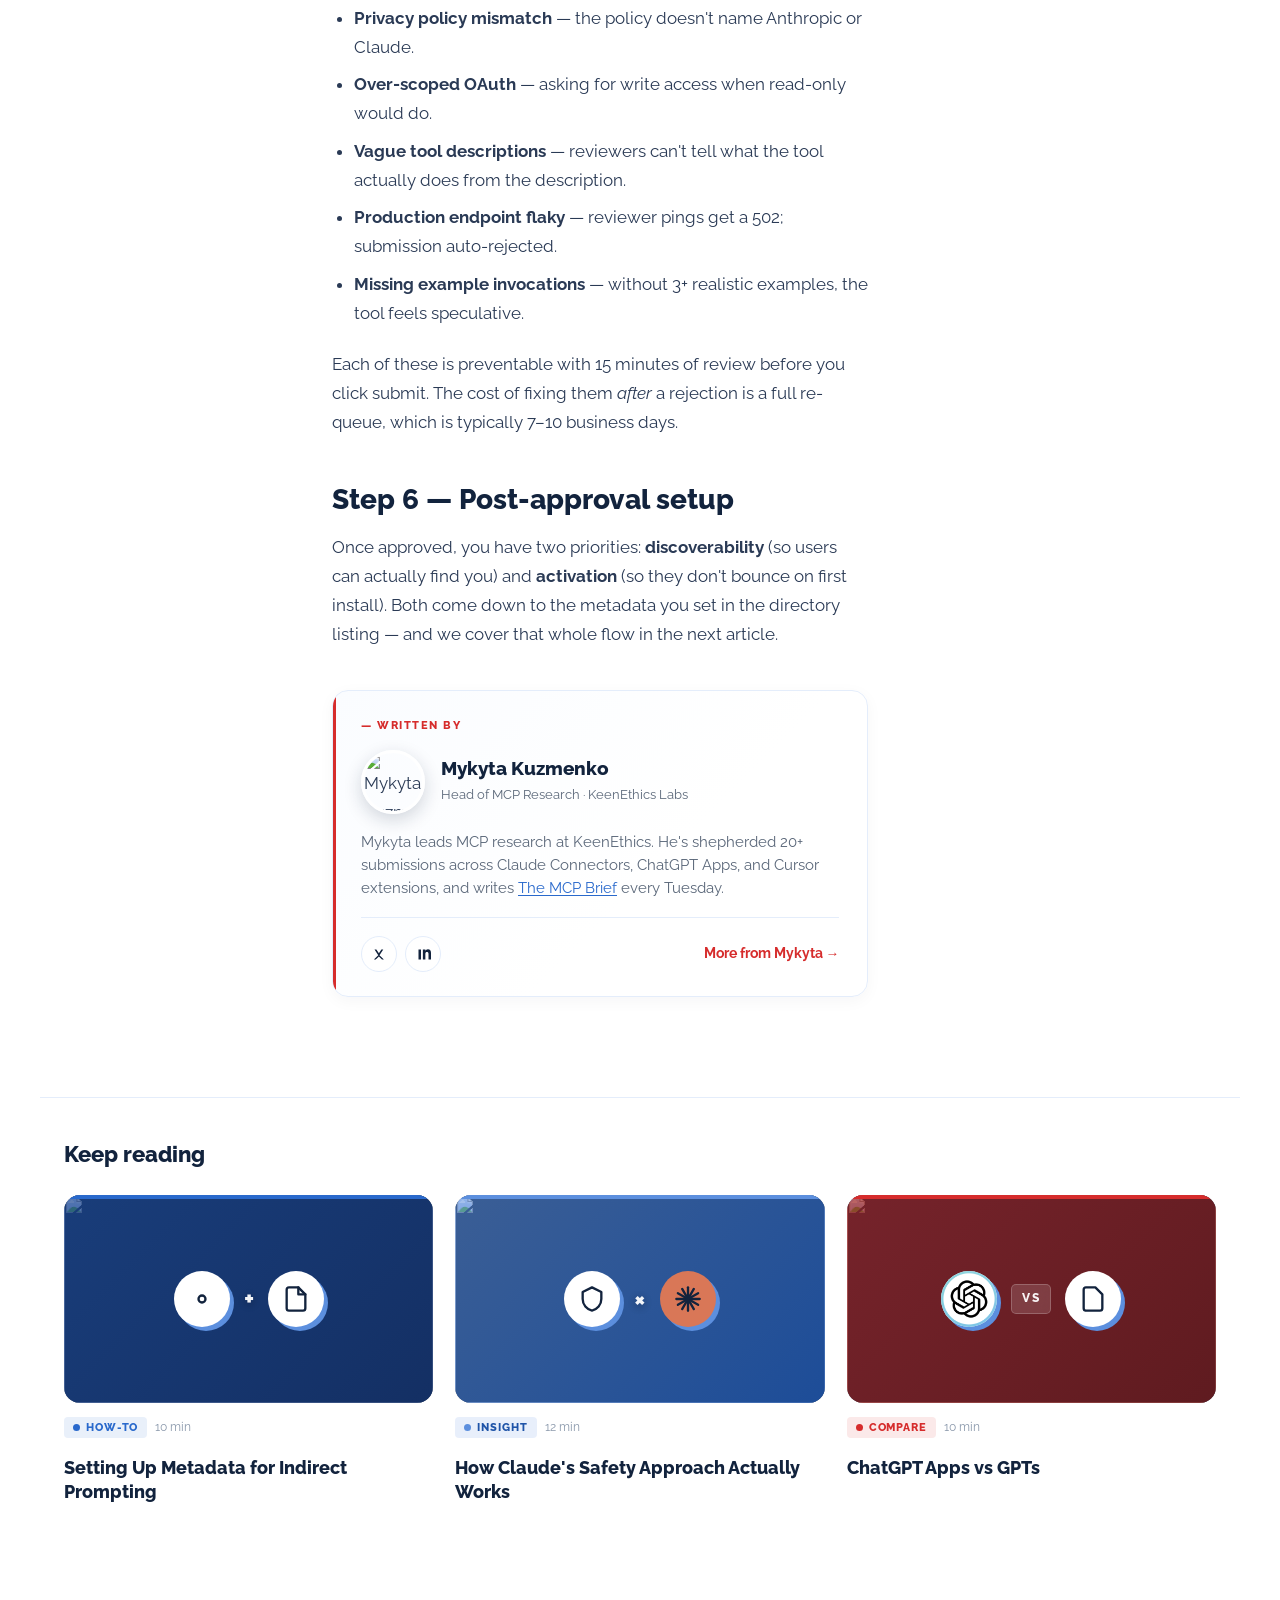
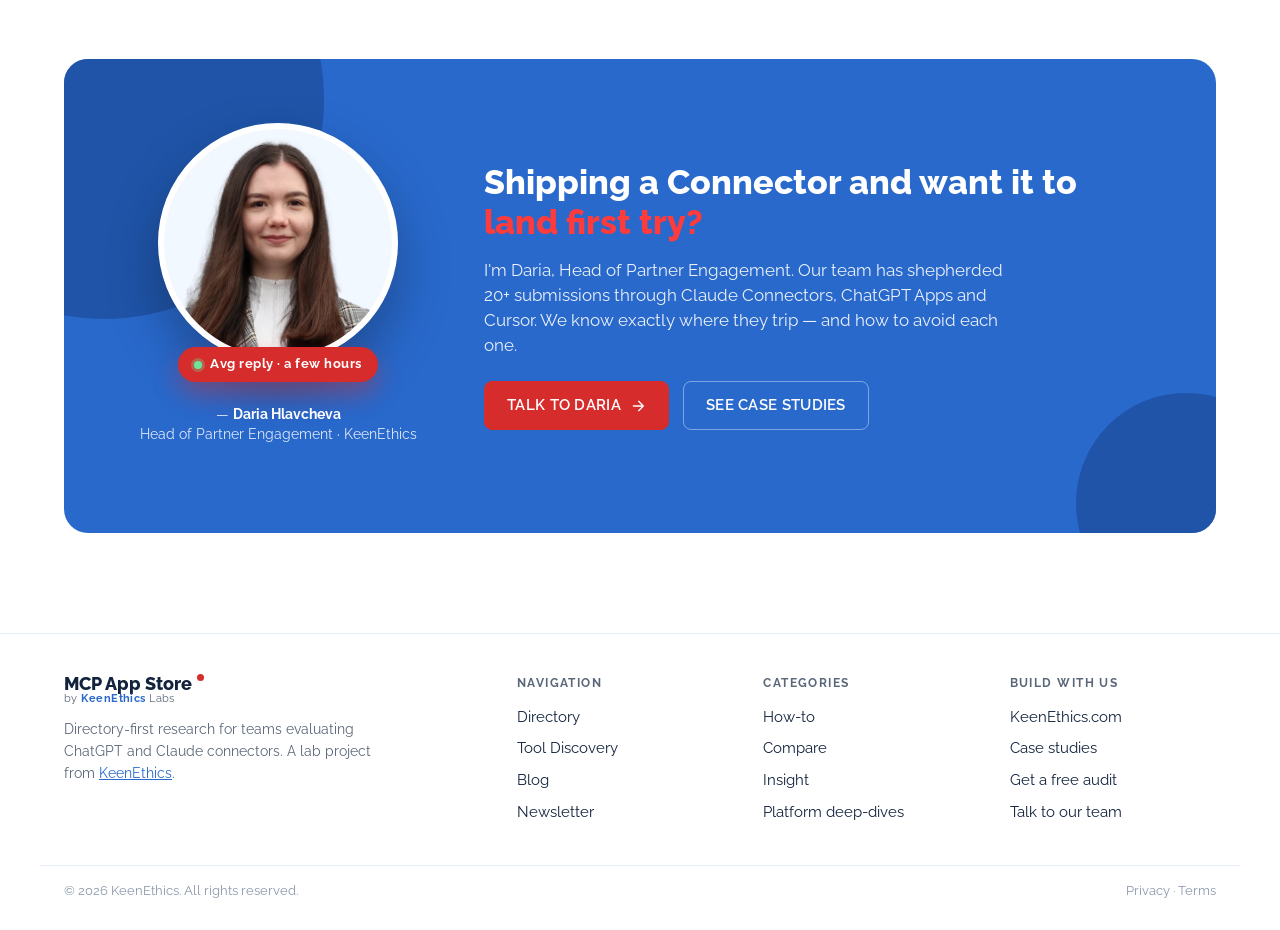
==== commit 1b77f3f2: "Cards: category badge on top, date/time/author footer under description - Featured card shows catego" ====
--- a/article.html
+++ b/article.html
@@ -76,11 +76,9 @@
   <div class="cover lg howto">
     <div class="cv-left">
       <div class="icon-set">
-        <span class="ico dark">
-          <svg viewBox="0 0 24 24" fill="none" stroke="currentColor" stroke-width="2" stroke-linecap="round" stroke-linejoin="round"><rect x="3" y="3" width="7" height="7" rx="1"/><rect x="14" y="3" width="7" height="7" rx="1"/><rect x="3" y="14" width="7" height="7" rx="1"/><rect x="14" y="14" width="7" height="7" rx="1"/></svg>
-        </span>
+        <span class="ico brand-mcp"><img src="mcp-icon.png" alt="MCP" /></span>
         <span class="arrow">→</span>
-        <span class="ico brand-claude"><img src="claude-icon.png" alt="Claude" /></span>
+        <span class="ico brand-claude"><svg viewBox="0 0 24 24" fill="none" stroke="currentColor" stroke-width="2" stroke-linecap="round"><line x1="2" y1="12" x2="22" y2="12"/><line x1="3.34" y1="7" x2="20.66" y2="17"/><line x1="7" y1="3.34" x2="17" y2="20.66"/><line x1="12" y1="2" x2="12" y2="22"/><line x1="17" y1="3.34" x2="7" y2="20.66"/><line x1="20.66" y1="7" x2="3.34" y2="17"/></svg></span>
       </div>
     </div>
     <div class="cv-right">
@@ -260,7 +258,7 @@
           <div class="icon-set">
             <span class="ico"><svg viewBox="0 0 24 24" fill="none" stroke="currentColor" stroke-width="2" stroke-linecap="round" stroke-linejoin="round"><path d="M12 2l8 4v6c0 5-3.5 9-8 10-4.5-1-8-5-8-10V6z"/></svg></span>
             <span class="arrow">×</span>
-            <span class="ico brand-claude"><img src="claude-icon.png" alt="Claude" /></span>
+            <span class="ico brand-claude"><svg viewBox="0 0 24 24" fill="none" stroke="currentColor" stroke-width="2" stroke-linecap="round"><line x1="2" y1="12" x2="22" y2="12"/><line x1="3.34" y1="7" x2="20.66" y2="17"/><line x1="7" y1="3.34" x2="17" y2="20.66"/><line x1="12" y1="2" x2="12" y2="22"/><line x1="17" y1="3.34" x2="7" y2="20.66"/><line x1="20.66" y1="7" x2="3.34" y2="17"/></svg></span>
           </div>
         </div>
         <div class="cv-right"><img src="https://images.unsplash.com/photo-1633356122544-f134324a6cee?w=700&h=700&auto=format&fit=crop&q=80" alt="" loading="lazy" /></div>
--- a/styles.css
+++ b/styles.css
@@ -364,20 +364,18 @@
 .card p  { margin: 0; color: var(--muted); font-size: 14px; line-height: 1.55; }
 .card:hover h3 { color: var(--blue); }
 
-.card .card-author {
-  display: flex; align-items: center; gap: 9px;
-  margin-top: 6px; padding-top: 12px;
+/* Footer row under description: date · time · author */
+.card .card-footer {
+  display: flex; align-items: center; gap: 8px;
+  margin-top: 4px; padding-top: 12px;
   border-top: 1px solid var(--line);
-  font-size: 13px; color: var(--muted);
-}
-.card .card-author .mini {
-  width: 26px; height: 26px; border-radius: 50%;
-  background: linear-gradient(135deg, var(--blue), var(--blue-dark));
-  color: #fff; font-weight: 800; font-size: 11px;
-  display: grid; place-items: center;
-  flex: none;
-}
-.card .card-author b { color: var(--navy); font-weight: 700; }
+  font-size: 12px; color: var(--muted-2);
+  flex-wrap: nowrap; overflow: hidden;
+}
+.card .card-footer > span { white-space: nowrap; }
+.card .card-footer > span:last-child { overflow: hidden; text-overflow: ellipsis; min-width: 0; }
+.card .card-footer .dot { width: 3px; height: 3px; border-radius: 50%; background: var(--muted-2); flex: none; }
+.card .card-footer b { color: var(--navy); font-weight: 700; }
 
 /* ===================== Lead-capture (newsletter) ===================== */
 .lead-block {
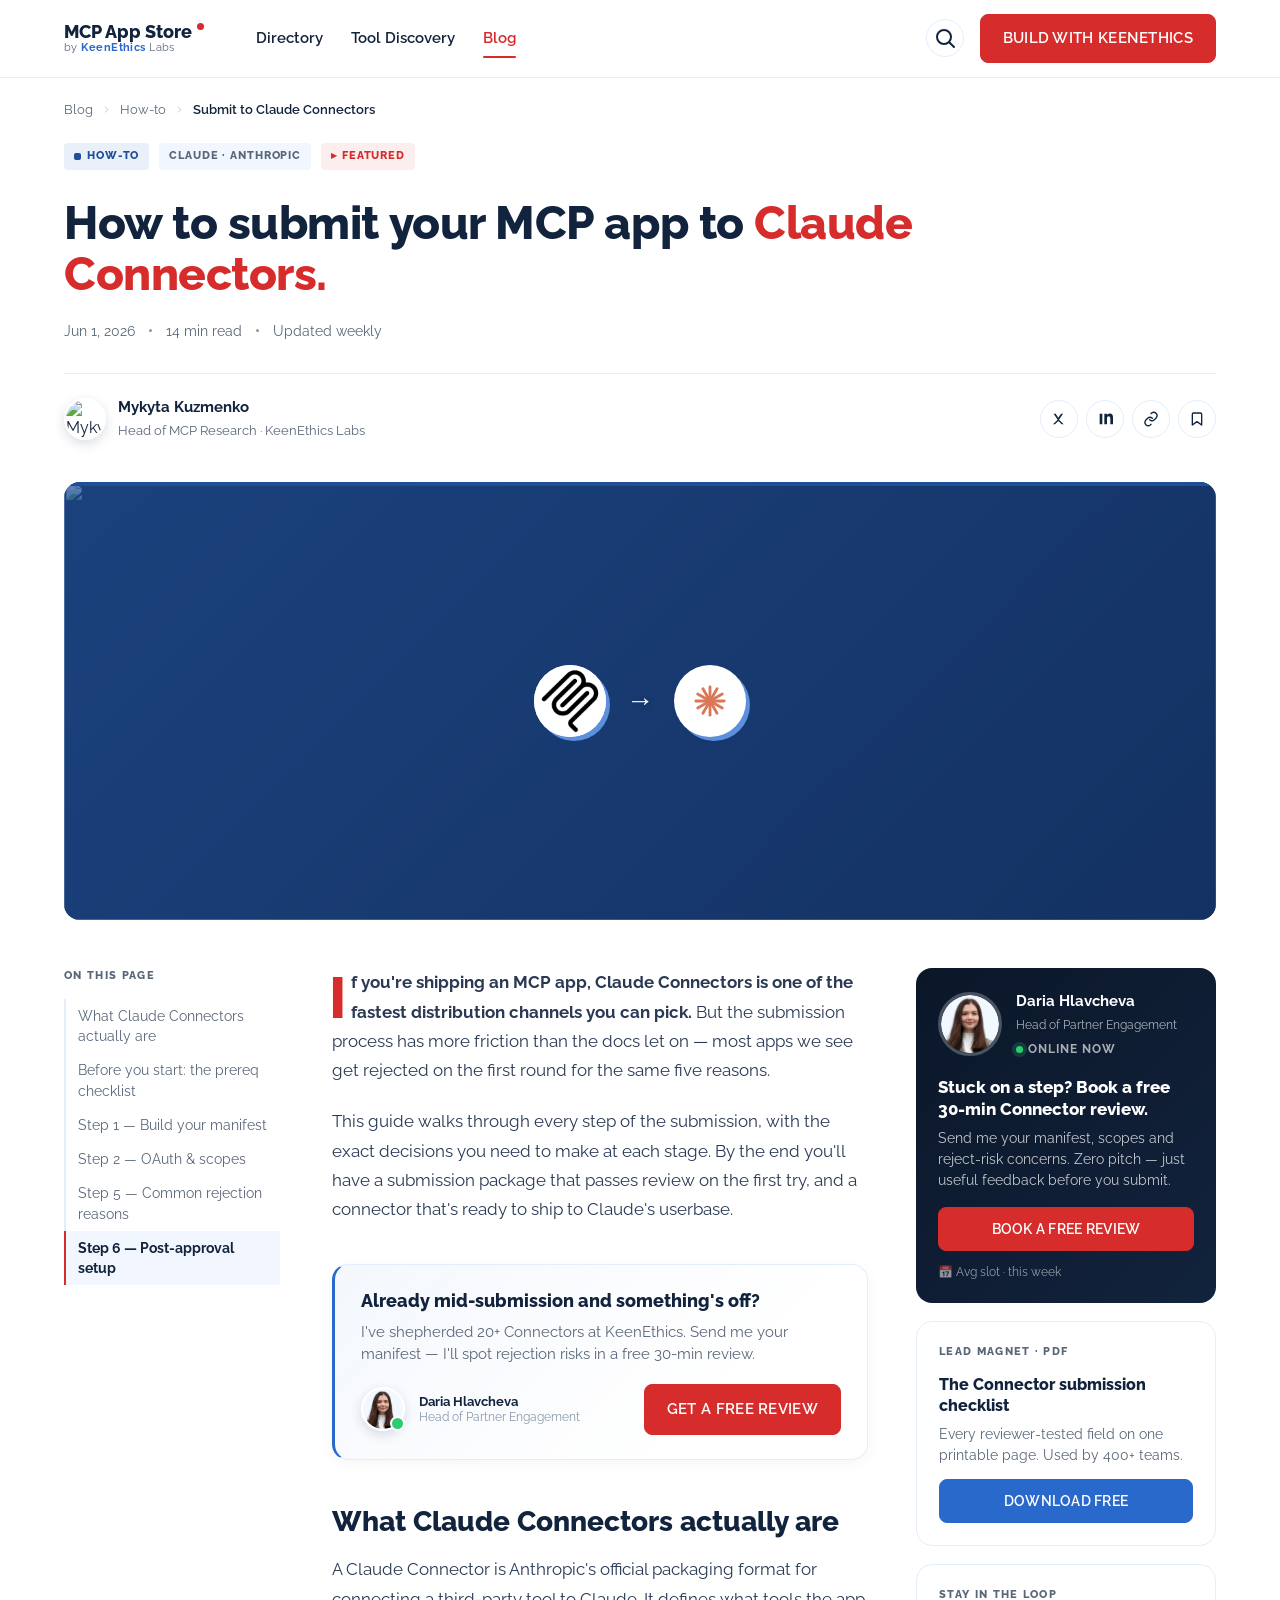
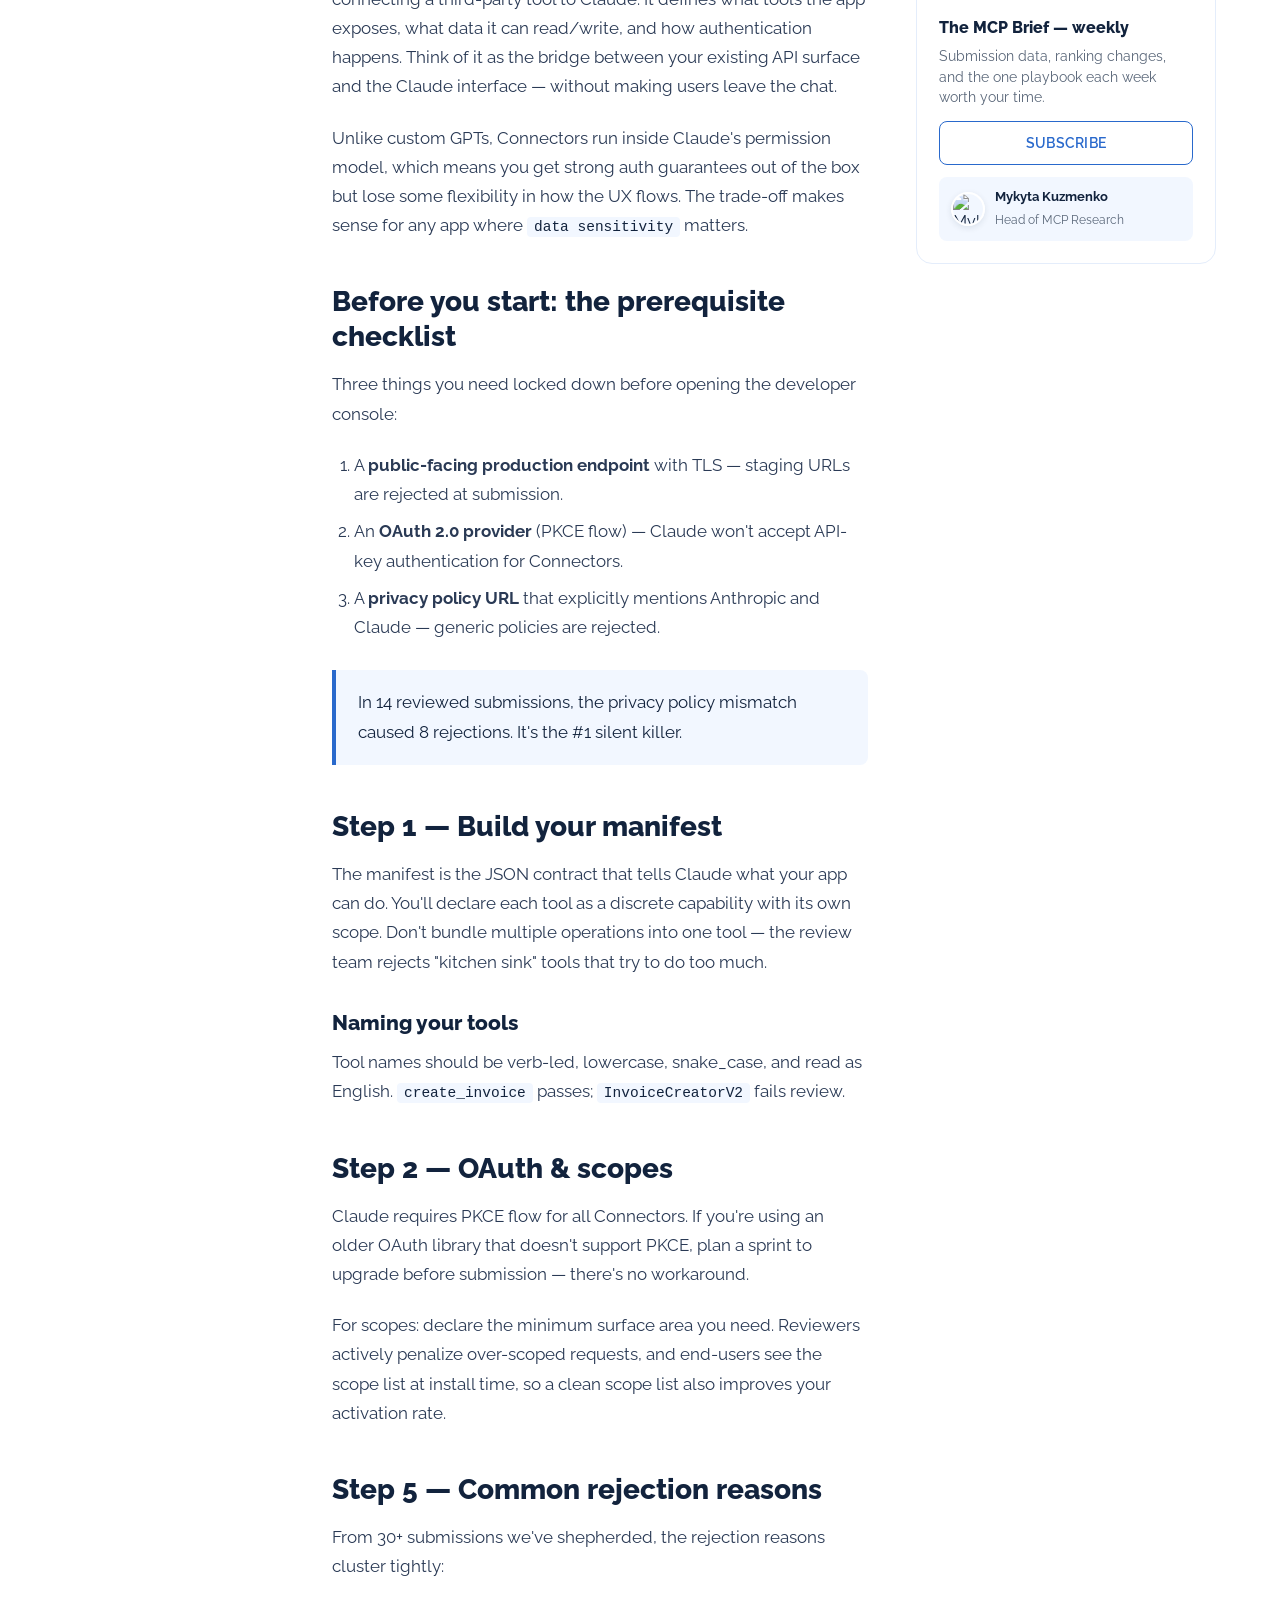
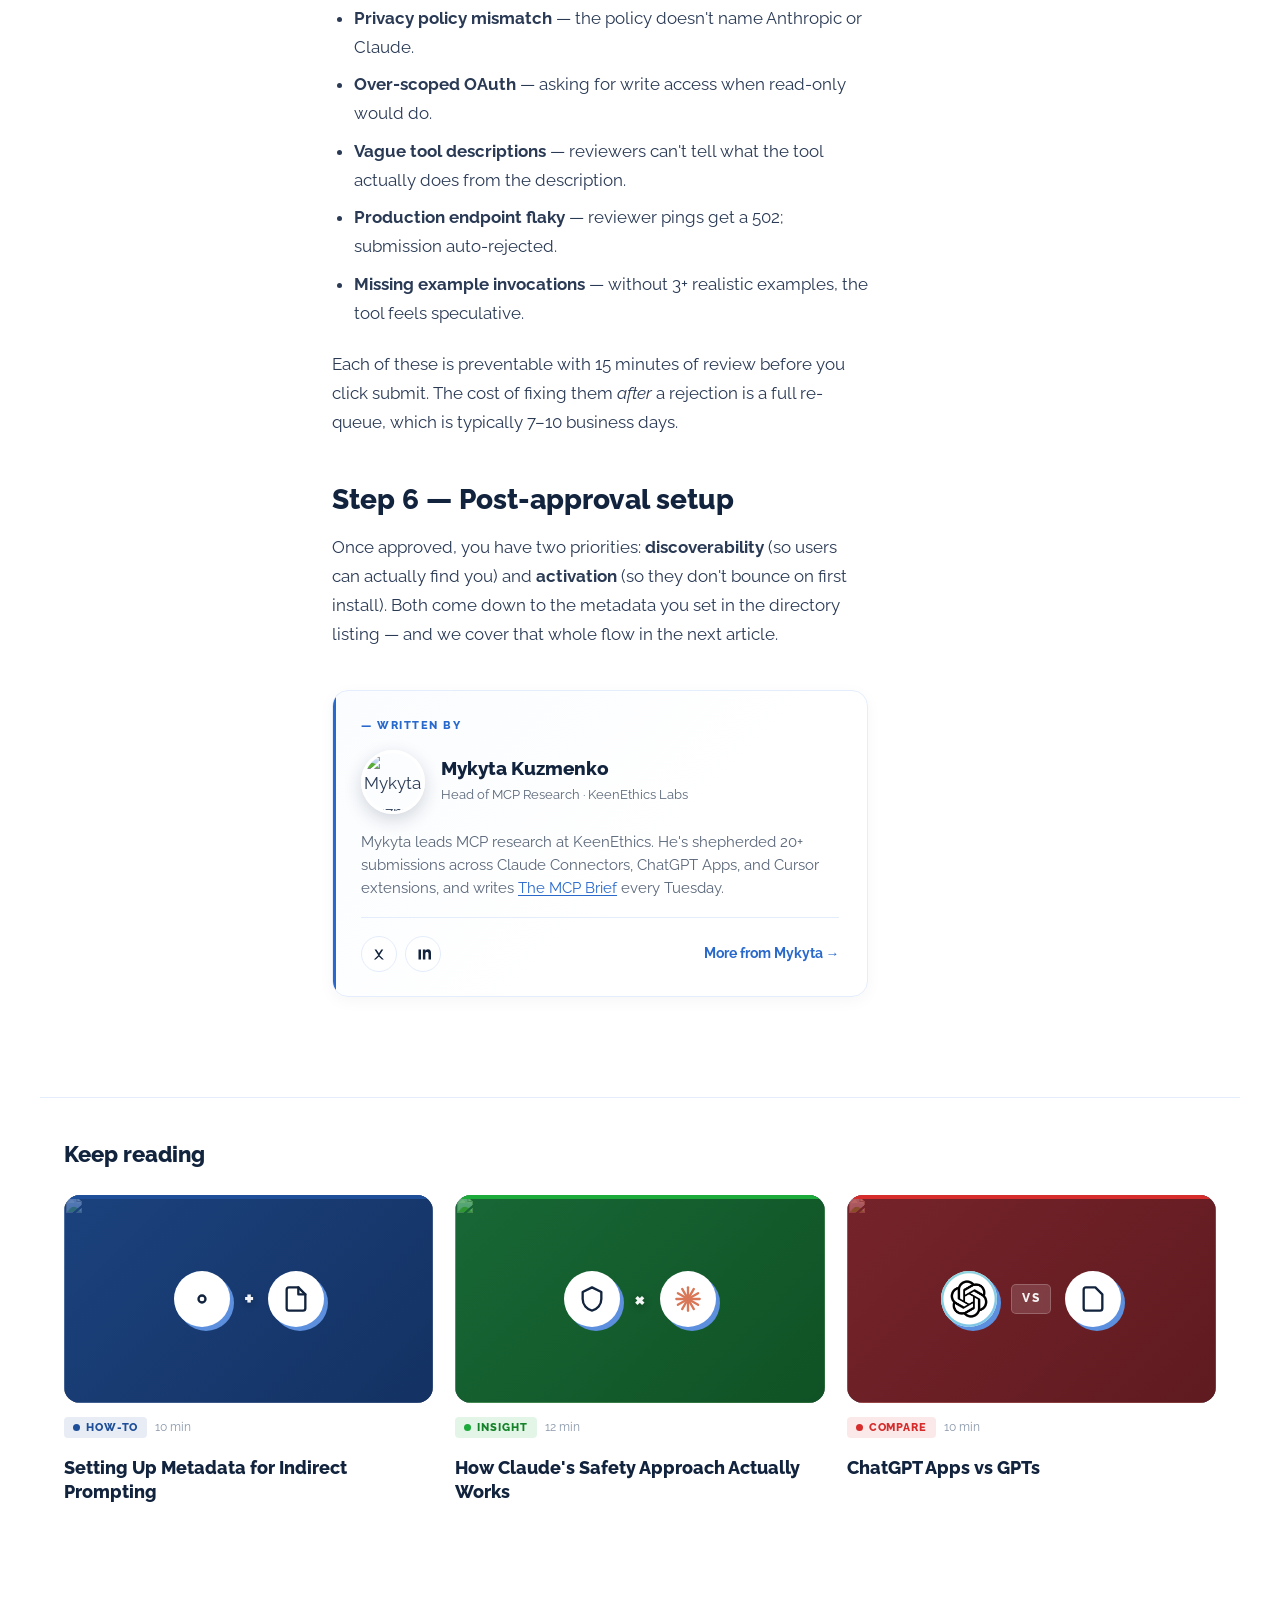
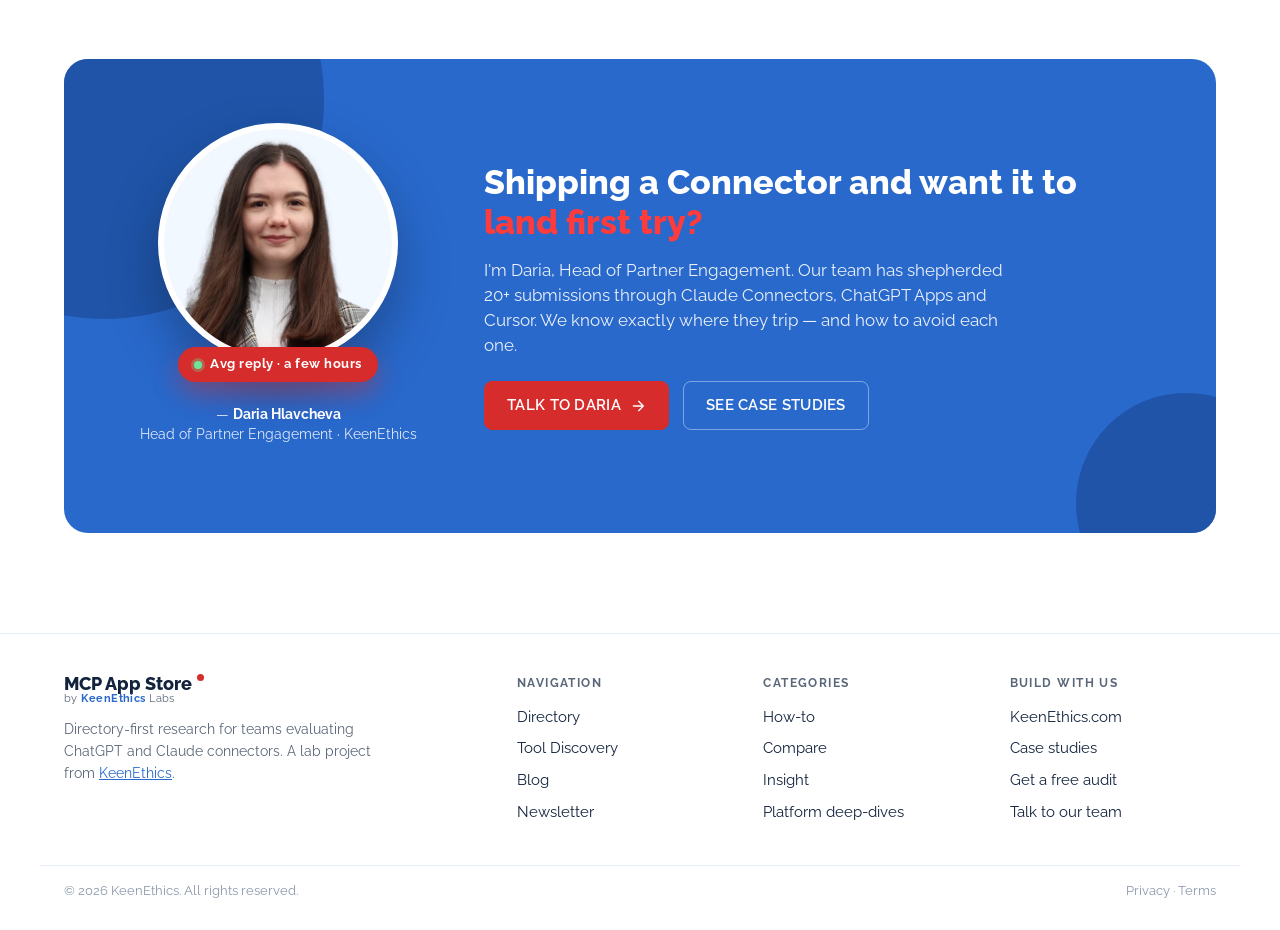
==== commit c1cc70fe: "Add author photo to hero byline and right-rail author-pill - Use the same Unsplash portrait Mykyta g" ====
--- a/article.html
+++ b/article.html
@@ -57,6 +57,7 @@
   </div>
   <div class="author-row">
     <div class="author">
+      <img class="author-photo-sm" src="https://images.unsplash.com/photo-1507003211169-0a1dd7228f2d?w=120&h=120&auto=format&fit=crop&crop=faces&q=80" alt="Mykyta Kuzmenko" />
       <div class="author-info">
         <b>Mykyta Kuzmenko</b>
         <span>Head of MCP Research · KeenEthics Labs</span>
@@ -223,6 +224,7 @@
       <p>Submission data, ranking changes, and the one playbook each week worth your time.</p>
       <a class="btn btn-outline" href="#">Subscribe</a>
       <div class="author-pill">
+        <img src="https://images.unsplash.com/photo-1507003211169-0a1dd7228f2d?w=80&h=80&auto=format&fit=crop&crop=faces&q=80" alt="Mykyta Kuzmenko" />
         <div><b>Mykyta Kuzmenko</b><span>Head of MCP Research</span></div>
       </div>
     </div>
--- a/styles.css
+++ b/styles.css
@@ -18,10 +18,10 @@
   --white:       #FFFFFF;
 
   /* category colors — strictly KeenEthics palette */
-  --cat-howto:   #2969CC;   /* brand blue   */
+  --cat-howto:   #1F4F99;   /* deep blue    */
   --cat-compare: #D62C2C;   /* brand red    */
-  --cat-insight: #5C8FDE;   /* light blue   */
-  --cat-platform:#1F54A8;   /* deep blue    */
+  --cat-insight: #1CAA3B;   /* fresh green  */
+  --cat-platform:#7EB0FC;   /* light blue   */
 
   --radius:      8px;
   --radius-lg:   16px;
@@ -195,10 +195,10 @@
   content:""; position:absolute; inset:0;
   background: linear-gradient(135deg, rgba(11,23,41,.65) 0%, rgba(11,23,41,.80) 100%);
 }
-.cover.howto    .cv-right::after { background: linear-gradient(135deg, rgba(28,72,148,.70) 0%, rgba(20,50,108,.82) 100%); }
+.cover.howto    .cv-right::after { background: linear-gradient(135deg, rgba(31,79,153,.70) 0%, rgba(20,52,105,.85) 100%); }
 .cover.compare  .cv-right::after { background: linear-gradient(135deg, rgba(160,35,35,.70) 0%, rgba(112,25,25,.82) 100%); }
-.cover.insight  .cv-right::after { background: linear-gradient(135deg, rgba(92,143,222,.55) 0%, rgba(31,84,168,.85) 100%); }
-.cover.platform .cv-right::after { background: linear-gradient(135deg, rgba(22,58,116,.70) 0%, rgba(15,42,88,.82) 100%); }
+.cover.insight  .cv-right::after { background: linear-gradient(135deg, rgba(28,140,50,.65) 0%, rgba(15,90,32,.85) 100%); }
+.cover.platform .cv-right::after { background: linear-gradient(135deg, rgba(126,176,252,.55) 0%, rgba(60,115,200,.85) 100%); }
 .card:hover .cover .cv-right img,
 .featured-card:hover .cover .cv-right img { transform: scale(1.05); }
 
@@ -223,13 +223,13 @@
   width: 100%; height: 100%; object-fit: cover; display: block;
   transform: scale(1.14); transform-origin: center; /* crop out residual cover bg */
 }
-.cover .ico.dark { background: #12233D; color: #fff; }
-.cover .ico.brand-claude  { background: #D97757; }
-.cover .ico.brand-openai  { background: #fff; }
-.cover .ico.brand-cursor  { background: #000; }
-.cover .ico.brand-apps    { background: #fff; }
+.cover .ico.dark          { background: #fff; color: var(--navy); }
+.cover .ico.brand-claude  { background: #fff; color: #D97757; }
+.cover .ico.brand-openai  { background: #fff; color: #10A37F; }
+.cover .ico.brand-cursor  { background: #fff; color: var(--navy); }
+.cover .ico.brand-apps    { background: #fff; color: var(--navy); }
 .cover .ico.brand-mcp     { background: #fff; }
-.cover .ico.brand-red     { background: var(--red); color: #fff; }
+.cover .ico.brand-red     { background: #fff; color: var(--red); }
 .cover .arrow {
   color: #fff; opacity: .95;
   font-weight: 800; font-size: 24px;
@@ -298,7 +298,7 @@
 .pill.howto.active    { background: var(--cat-howto);    border-color: var(--cat-howto); }
 .pill.compare.active  { background: var(--cat-compare);  border-color: var(--cat-compare); }
 .pill.insight.active  { background: var(--cat-insight);  border-color: var(--cat-insight); }
-.pill.platform.active { background: var(--cat-platform); border-color: var(--cat-platform); }
+.pill.platform.active { background: var(--cat-platform); border-color: var(--cat-platform); color: var(--cat-howto); }
 .pill.howto    .dot { background: var(--cat-howto);    }
 .pill.compare  .dot { background: var(--cat-compare);  }
 .pill.insight  .dot { background: var(--cat-insight);  }
@@ -352,13 +352,13 @@
   content:""; width: 7px; height: 7px; border-radius: 50%; flex: none;
   display: block;
 }
-.card .badge.howto    { background: rgba(41,105,204,.10);  color: var(--cat-howto);    }
+.card .badge.howto    { background: rgba(31,79,153,.10);   color: var(--cat-howto);    }
 .card .badge.howto::before    { background: var(--cat-howto); }
 .card .badge.compare  { background: rgba(214,44,44,.10);   color: var(--cat-compare);  }
 .card .badge.compare::before  { background: var(--cat-compare); }
-.card .badge.insight  { background: rgba(92,143,222,.14);  color: #1F54A8;             }
+.card .badge.insight  { background: rgba(28,170,59,.12);   color: #138228;             }
 .card .badge.insight::before  { background: var(--cat-insight); }
-.card .badge.platform { background: rgba(31,84,168,.10);   color: var(--cat-platform); }
+.card .badge.platform { background: rgba(126,176,252,.20); color: var(--cat-howto);    }
 .card .badge.platform::before { background: var(--cat-platform); }
 .card h3 { margin: 4px 0 0; font-size: 18px; font-weight: 800; line-height: 1.32; color: var(--navy); }
 .card p  { margin: 0; color: var(--muted); font-size: 14px; line-height: 1.55; }
@@ -529,6 +529,12 @@
   margin-top: 4px; padding-top: 22px;
 }
 .article-hero .author { display:flex; align-items:center; gap: 12px; }
+.article-hero .author-photo-sm {
+  width: 42px; height: 42px; border-radius: 50%;
+  object-fit: cover; border: 2px solid #fff;
+  box-shadow: 0 4px 12px rgba(18,35,61,.15);
+  flex: none;
+}
 .article-hero .avatar {
   width: 46px; height: 46px; border-radius: 50%;
   background: linear-gradient(135deg, var(--blue), var(--blue-dark));
@@ -788,6 +794,12 @@
   display:flex; align-items:center; gap: 10px; padding: 10px 12px; border-radius: var(--radius);
   background: var(--tint); margin-top: 12px;
 }
+.rail .author-pill img {
+  width: 34px; height: 34px; border-radius: 50%;
+  object-fit: cover; border: 2px solid #fff;
+  box-shadow: 0 2px 6px rgba(18,35,61,.10);
+  flex: none;
+}
 .rail .author-pill .avatar { width: 32px; height: 32px; font-size: 12px; }
 .rail .author-pill b { display:block; font-size: 13px; }
 .rail .author-pill span { font-size: 11.5px; color: var(--muted); }
@@ -805,11 +817,11 @@
 }
 .author-card::before {
   content: ""; position: absolute; left: 0; top: 0; bottom: 0;
-  width: 3px; background: var(--red);
+  width: 3px; background: var(--blue);
 }
 .author-card .author-card-eyebrow {
   font-size: 11px; font-weight: 800; letter-spacing: .14em;
-  color: var(--red); text-transform: uppercase;
+  color: var(--blue); text-transform: uppercase;
   margin-bottom: 14px;
 }
 .author-card .author-card-head {
@@ -855,10 +867,10 @@
 .author-card .more-link {
   margin-left: auto;
   font-size: 13.5px; font-weight: 700;
-  color: var(--red); text-decoration: none;
+  color: var(--blue); text-decoration: none;
   transition: color .15s ease;
 }
-.author-card .more-link:hover { color: var(--red-dark); }
+.author-card .more-link:hover { color: var(--blue-dark); }
 
 /* Related articles */
 .related { max-width: var(--maxw); margin: 0 auto; padding: 40px 24px 60px; border-top: 1px solid var(--line); }
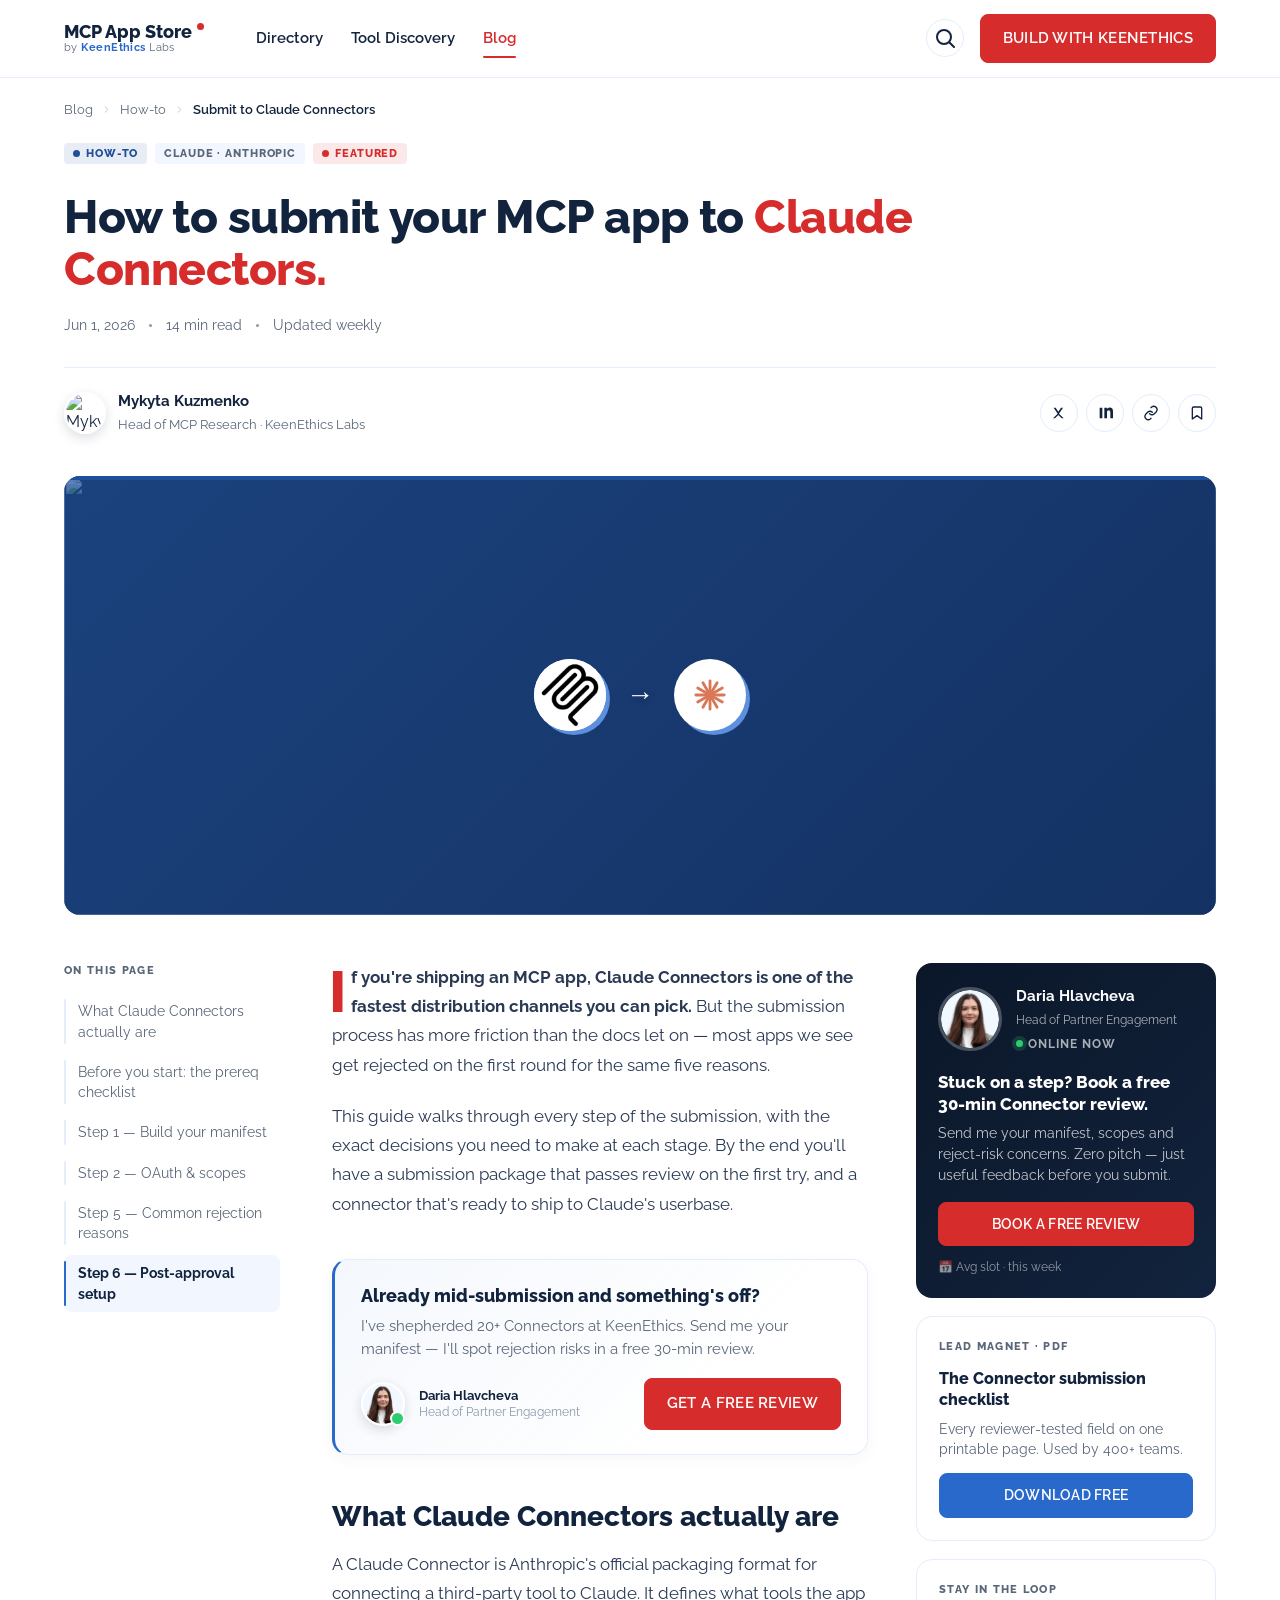
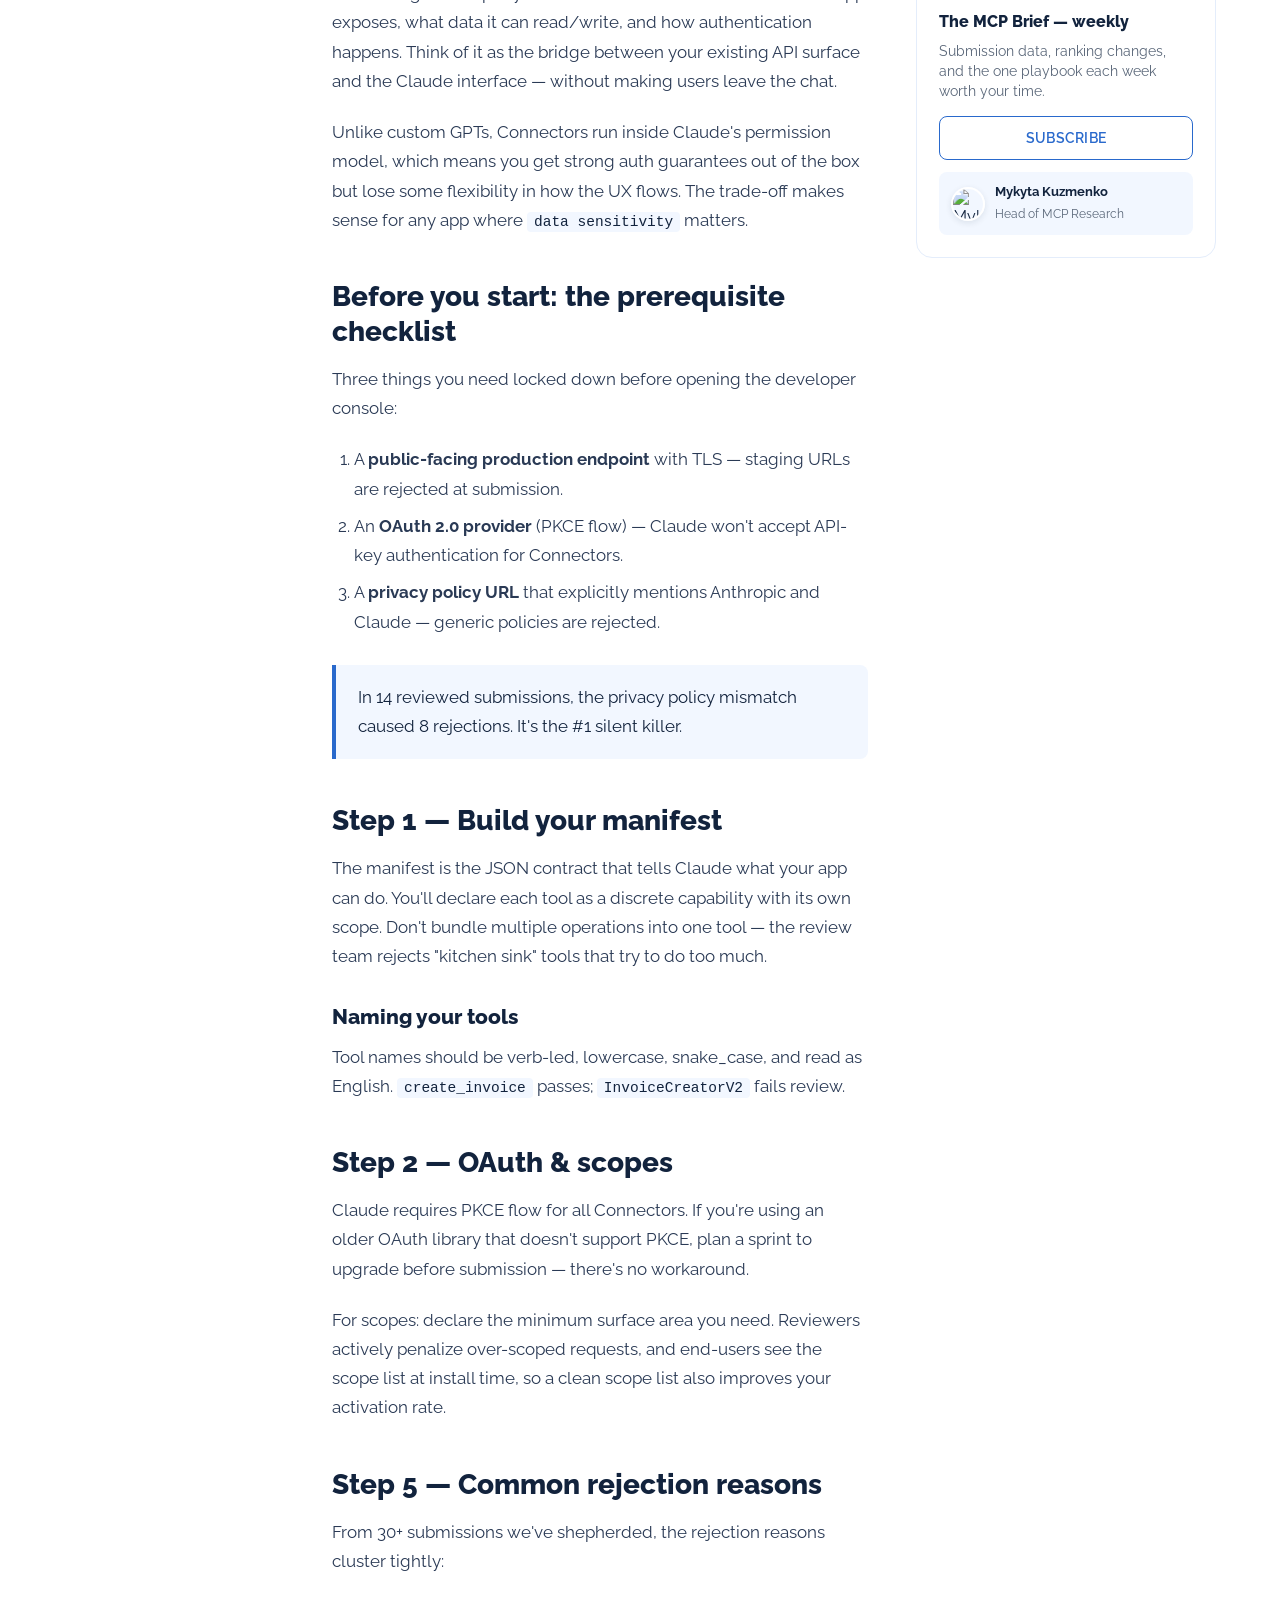
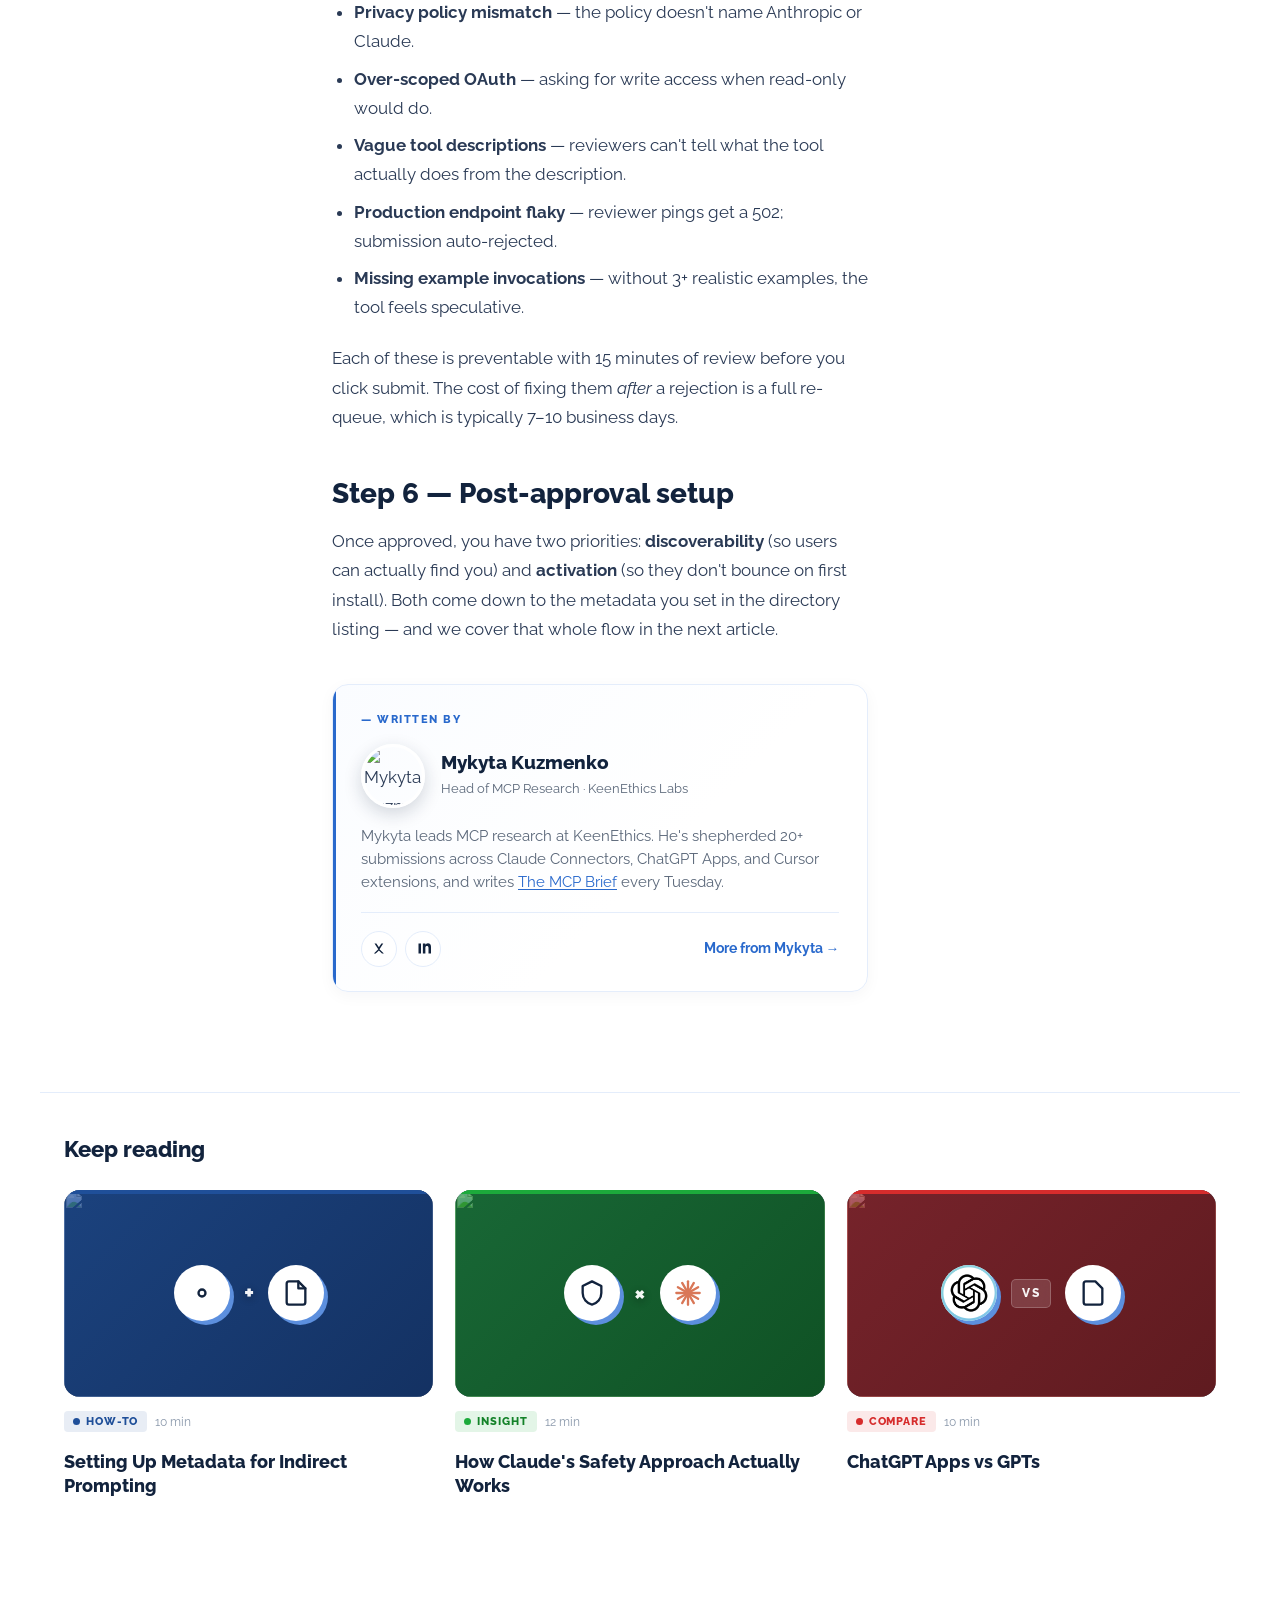
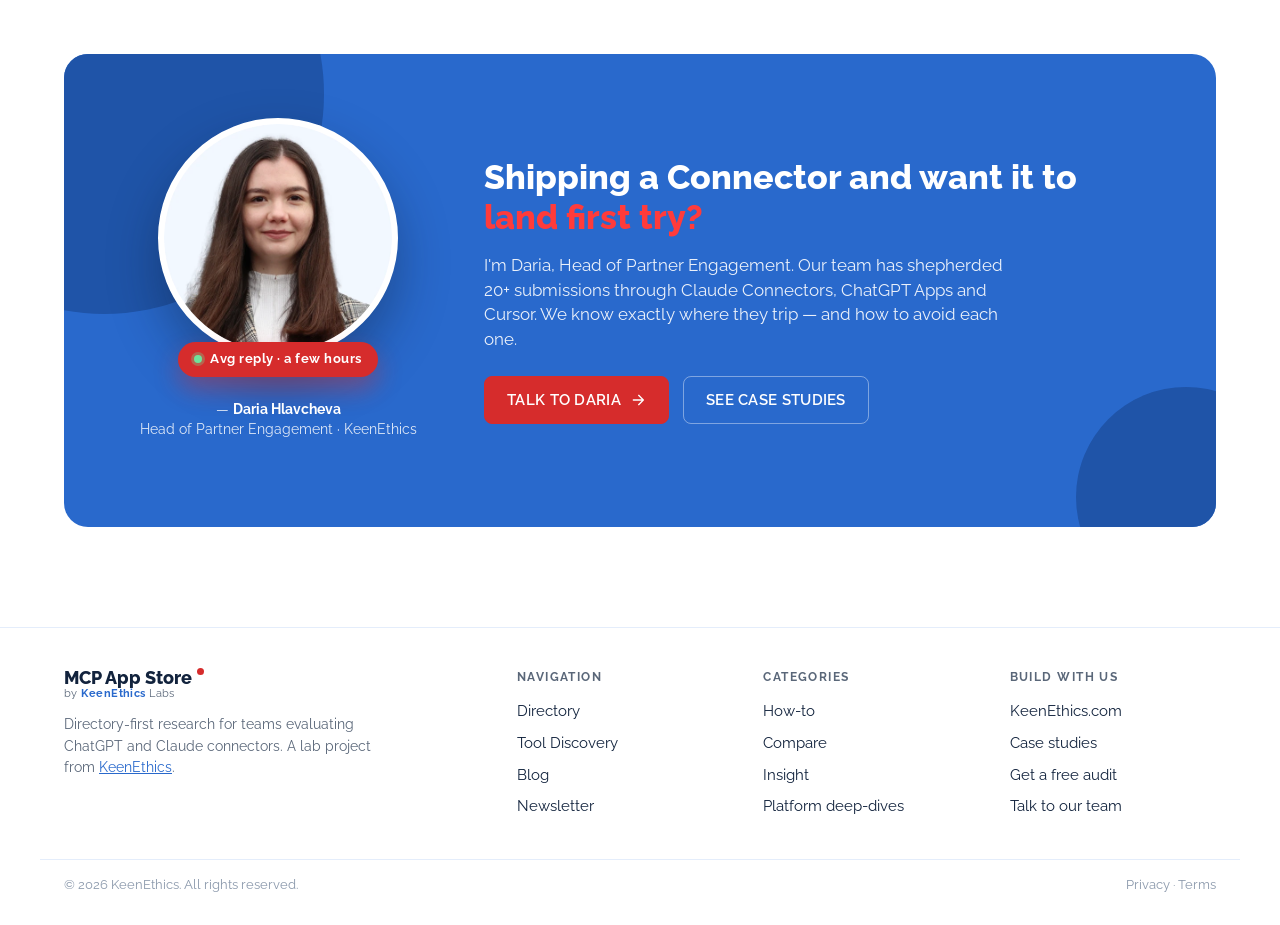
==== commit 2449206b: "Badge system: drop card-scope, fix hero badges and featured card - .badge styles now work everywhere" ====
--- a/article.html
+++ b/article.html
@@ -45,9 +45,9 @@
 
 <section class="article-hero">
   <div class="badges">
-    <span style="font-size: 11px; font-weight: 800; color: var(--cat-howto); background: rgba(41,105,204,.10); padding: 5px 10px; border-radius: 4px; letter-spacing:.08em; display:inline-flex; align-items:center; gap: 6px;"><span style="width:7px; height:7px; border-radius:2px; background: var(--cat-howto);"></span>HOW-TO</span>
-    <span style="font-size: 11px; font-weight: 800; color: var(--muted); background: var(--tint); padding: 5px 10px; border-radius: 4px; letter-spacing:.08em;">CLAUDE · ANTHROPIC</span>
-    <span style="font-size: 11px; font-weight: 800; color: var(--red); background: rgba(214,44,44,.08); padding: 5px 10px; border-radius: 4px; letter-spacing:.08em;">▸ FEATURED</span>
+    <span class="badge howto">How-to</span>
+    <span class="badge tag">Claude · Anthropic</span>
+    <span class="badge featured">Featured</span>
   </div>
   <h1>How to submit your MCP app to <span class="accent">Claude Connectors.</span></h1>
   <div class="meta-info hero-meta">
--- a/styles.css
+++ b/styles.css
@@ -312,7 +312,6 @@
 }
 .filter-bar .search:focus-within {
   border-color: var(--blue); background: #fff; color: var(--navy);
-  box-shadow: 0 0 0 4px rgba(41,105,204,.15);
 }
 .filter-bar .search svg { width: 16px; height: 16px; }
 .filter-bar .search input {
@@ -342,24 +341,29 @@
 .card .meta-row > span { white-space: nowrap; }
 .card .meta-row > span:last-child { overflow: hidden; text-overflow: ellipsis; min-width: 0; }
 .card .meta-row .dot { width: 3px; height: 3px; border-radius: 50%; background: var(--muted-2); flex: none; }
-.card .badge {
+.badge {
   font-size: 11px; font-weight: 800; letter-spacing: .08em; text-transform: uppercase;
   line-height: 1;
   padding: 5px 9px; border-radius: 4px;
   display:inline-flex; align-items:center; gap: 6px;
-}
-.card .badge::before {
+  vertical-align: middle;
+}
+.badge::before {
   content:""; width: 7px; height: 7px; border-radius: 50%; flex: none;
   display: block;
 }
-.card .badge.howto    { background: rgba(31,79,153,.10);   color: var(--cat-howto);    }
-.card .badge.howto::before    { background: var(--cat-howto); }
-.card .badge.compare  { background: rgba(214,44,44,.10);   color: var(--cat-compare);  }
-.card .badge.compare::before  { background: var(--cat-compare); }
-.card .badge.insight  { background: rgba(28,170,59,.12);   color: #138228;             }
-.card .badge.insight::before  { background: var(--cat-insight); }
-.card .badge.platform { background: rgba(126,176,252,.20); color: var(--cat-howto);    }
-.card .badge.platform::before { background: var(--cat-platform); }
+.badge.howto    { background: rgba(31,79,153,.10);   color: var(--cat-howto);    }
+.badge.howto::before    { background: var(--cat-howto); }
+.badge.compare  { background: rgba(214,44,44,.10);   color: var(--cat-compare);  }
+.badge.compare::before  { background: var(--cat-compare); }
+.badge.insight  { background: rgba(28,170,59,.12);   color: #138228;             }
+.badge.insight::before  { background: var(--cat-insight); }
+.badge.platform { background: rgba(126,176,252,.20); color: var(--cat-howto);    }
+.badge.platform::before { background: var(--cat-platform); }
+.badge.featured { background: rgba(214,44,44,.10);   color: var(--red);          }
+.badge.featured::before { background: var(--red); }
+.badge.tag      { background: var(--tint);           color: var(--muted);        }
+.badge.tag::before { display: none; }
 .card h3 { margin: 4px 0 0; font-size: 18px; font-weight: 800; line-height: 1.32; color: var(--navy); }
 .card p  { margin: 0; color: var(--muted); font-size: 14px; line-height: 1.55; }
 .card:hover h3 { color: var(--blue); }
@@ -517,7 +521,7 @@
   max-width: var(--maxw); margin: 0 auto; padding: 24px 24px 40px;
   display: grid; grid-template-columns: 1fr; gap: 28px;
 }
-.article-hero .badges { display:flex; gap: 10px; }
+.article-hero .badges { display:flex; align-items: center; gap: 8px; flex-wrap: wrap; }
 .article-hero h1 {
   margin: 0; font-size: 46px; line-height: 1.12; font-weight: 800; color: var(--navy);
   letter-spacing: -.01em; max-width: 880px;
@@ -588,17 +592,27 @@
   font-size: 11px; font-weight: 800; color: var(--muted); letter-spacing: .12em; text-transform: uppercase;
   margin: 0 0 14px;
 }
-.toc ol { list-style: none; padding: 0; margin: 0; }
+.toc ol { list-style: none; padding: 0; margin: 0; display: flex; flex-direction: column; gap: 4px; }
 .toc li {
-  padding: 0; border-left: 2px solid var(--line);
+  position: relative; padding: 0;
+  border-radius: 8px;
   color: var(--muted); font-size: 13.5px; line-height: 1.5;
-  transition: color .15s ease, border-color .15s ease, background .15s ease;
+  transition: color .15s ease, background .15s ease;
+}
+.toc li::before {
+  content: ""; position: absolute; left: 0; top: 6px; bottom: 6px;
+  width: 2px; border-radius: 2px;
+  background: var(--line);
+  transition: background .15s ease;
 }
 .toc li a {
-  display: block; padding: 7px 12px; color: inherit; text-decoration: none;
-}
-.toc li:hover { color: var(--blue); border-color: var(--blue); }
-.toc li.active { color: var(--navy); font-weight: 700; border-color: var(--red); background: var(--tint); }
+  display: block; padding: 8px 12px 8px 14px; color: inherit; text-decoration: none;
+  border-radius: 8px;
+}
+.toc li:hover { color: var(--blue); }
+.toc li:hover::before { background: var(--blue); }
+.toc li.active { color: var(--navy); font-weight: 700; background: var(--tint); }
+.toc li.active::before { background: var(--blue); }
 
 /* offset anchor scroll so h2 lands below sticky header */
 .article-body h2[id] { scroll-margin-top: 90px; }
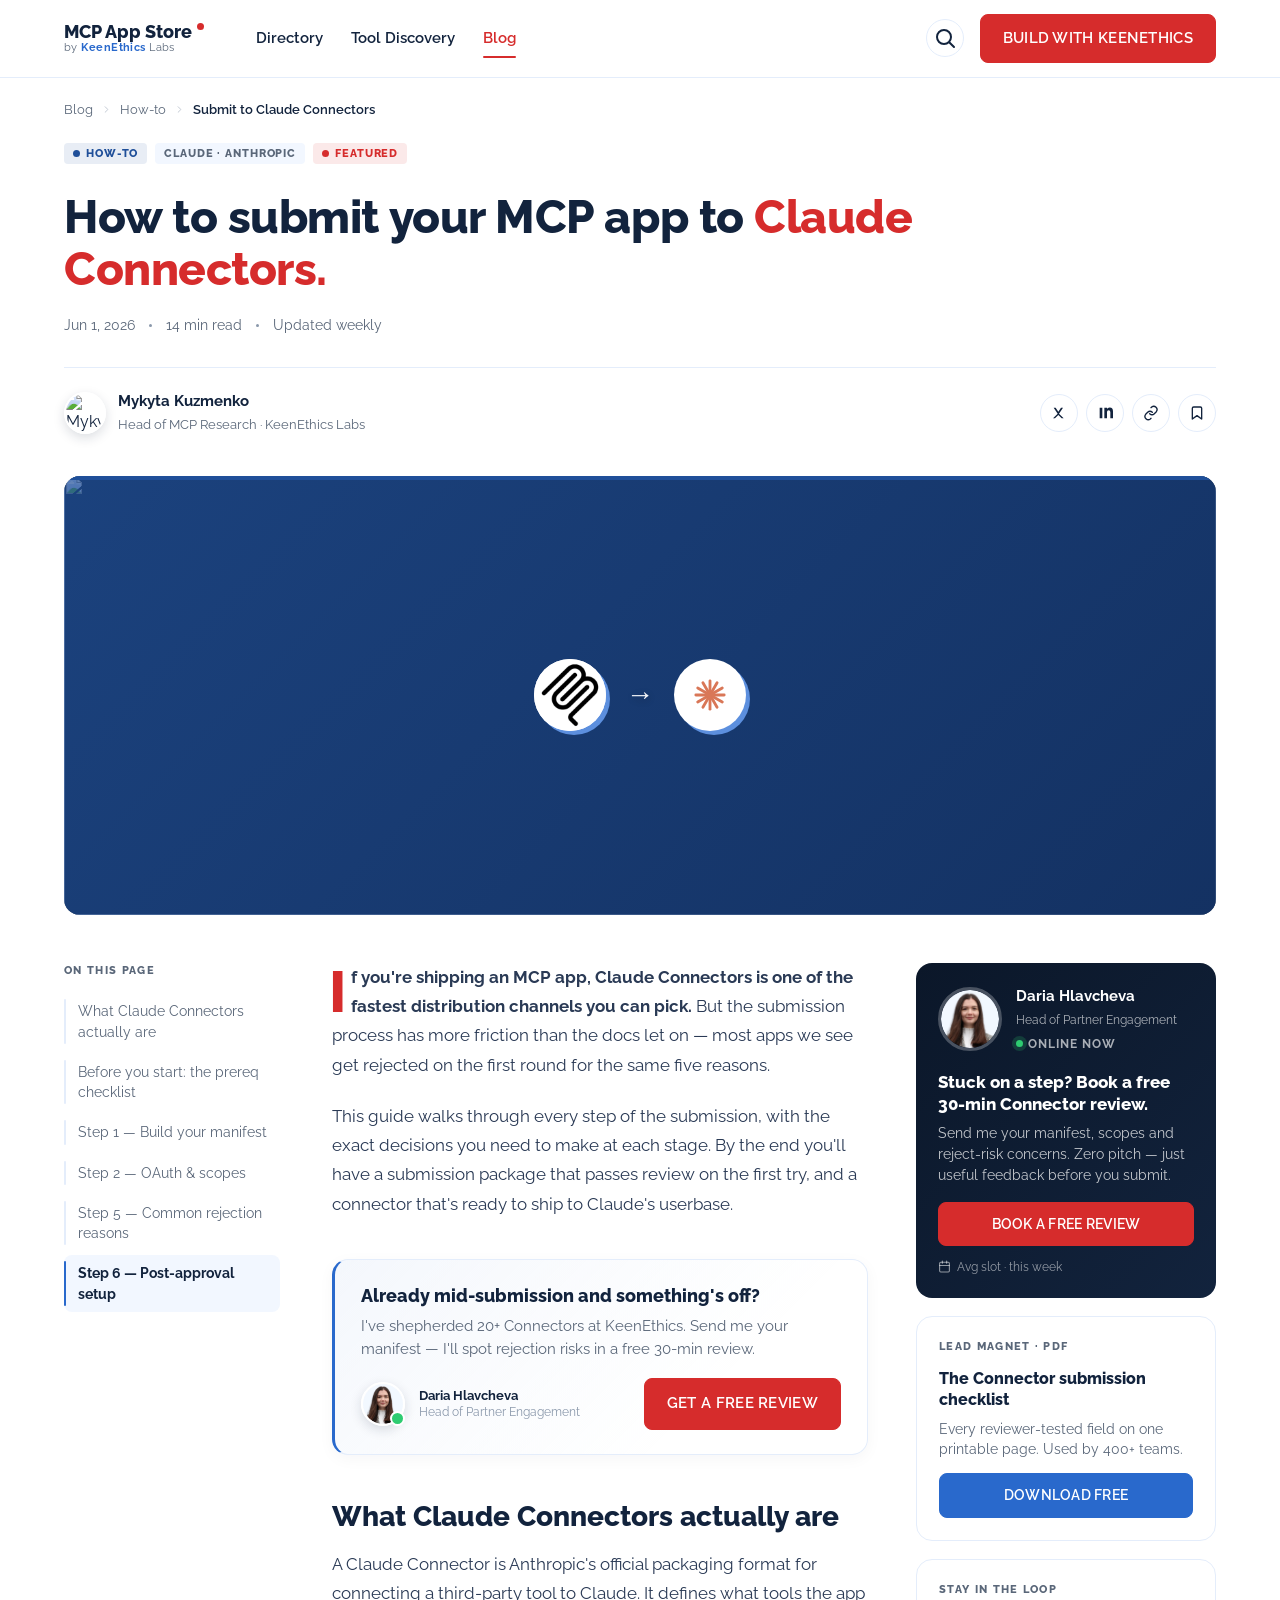
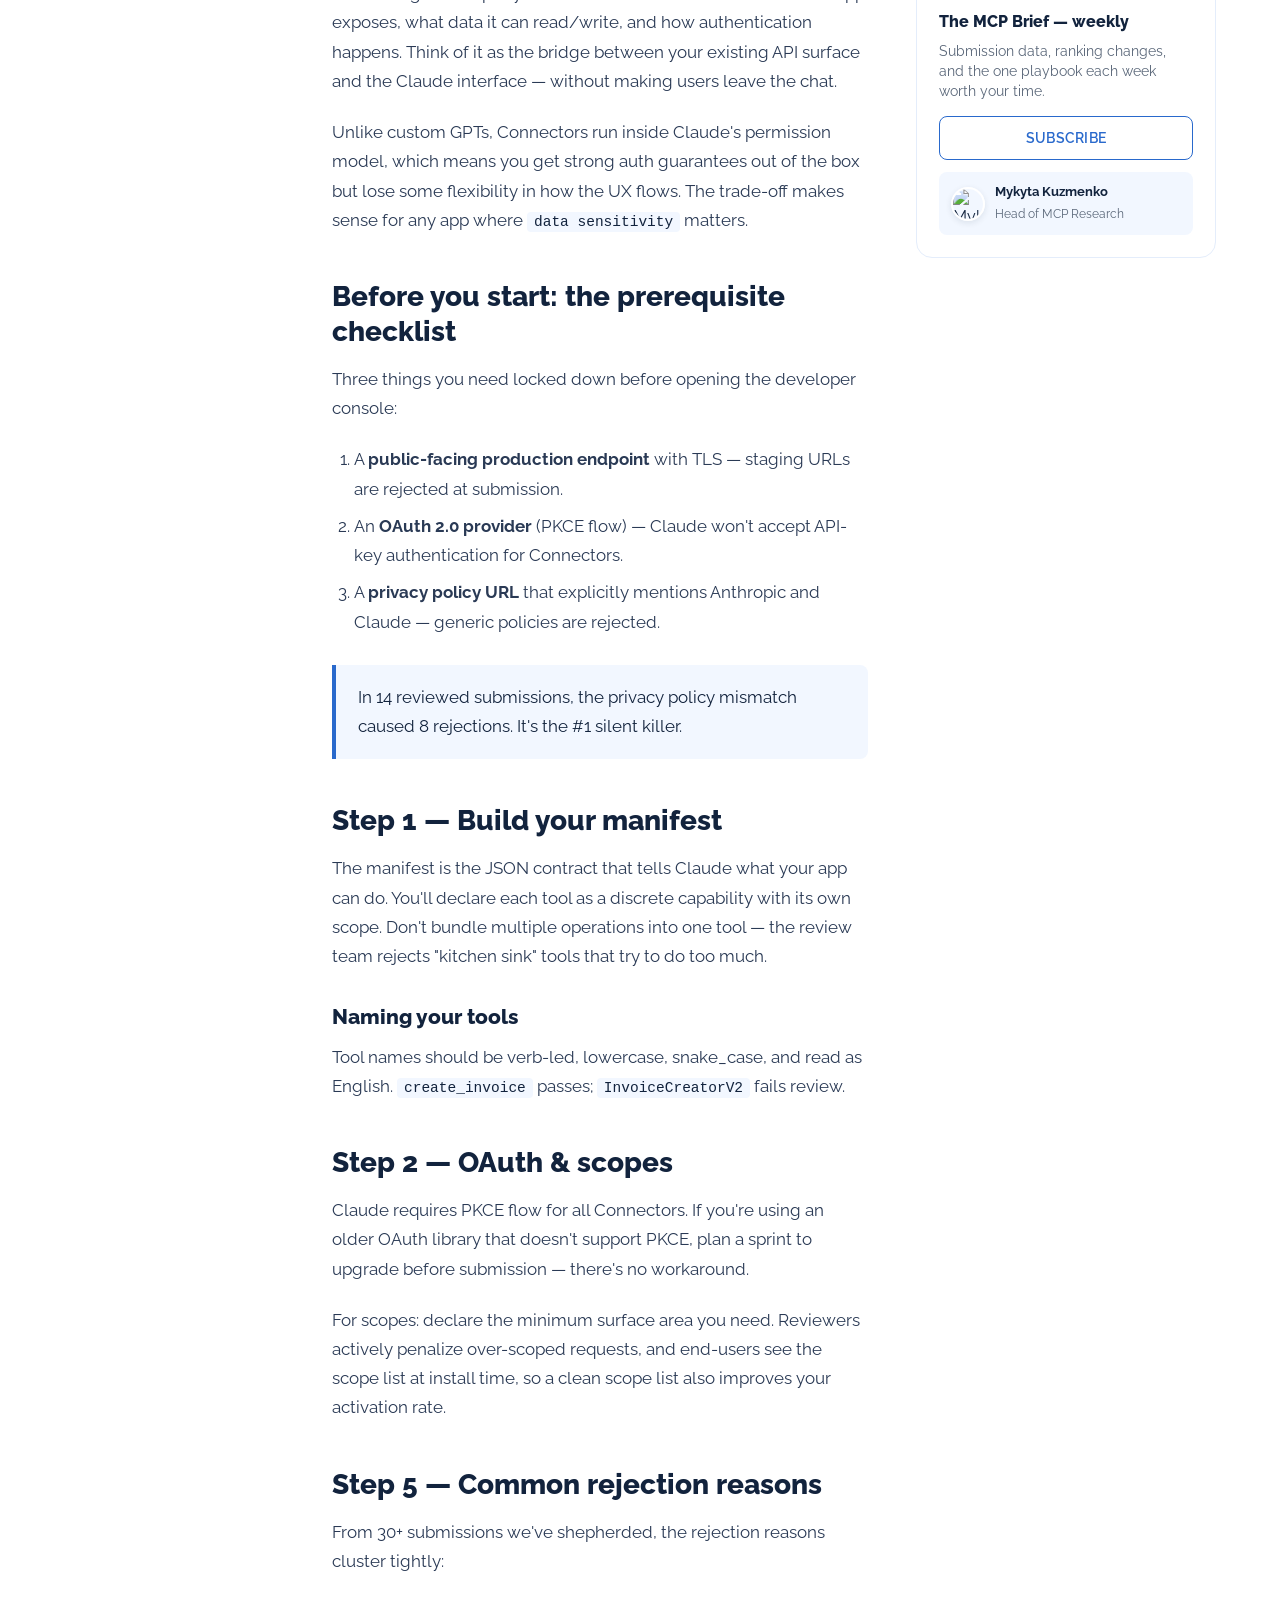
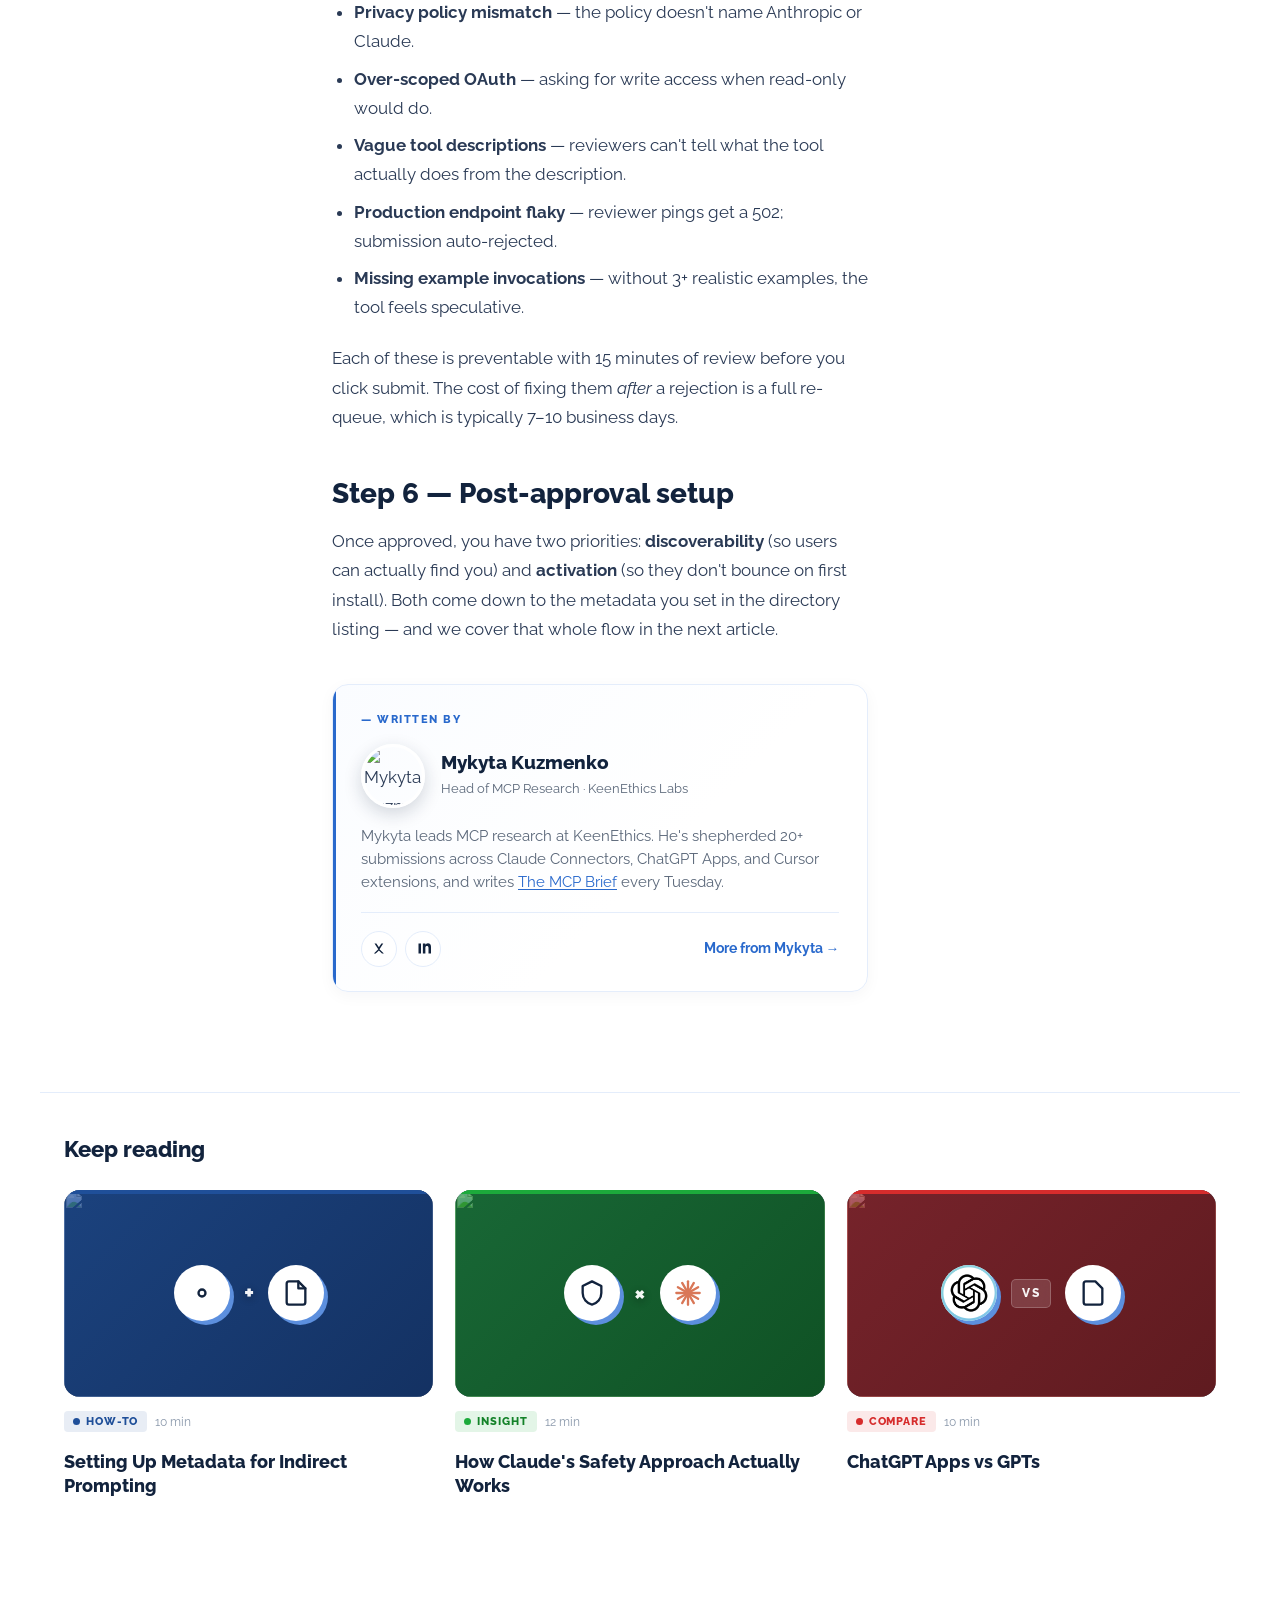
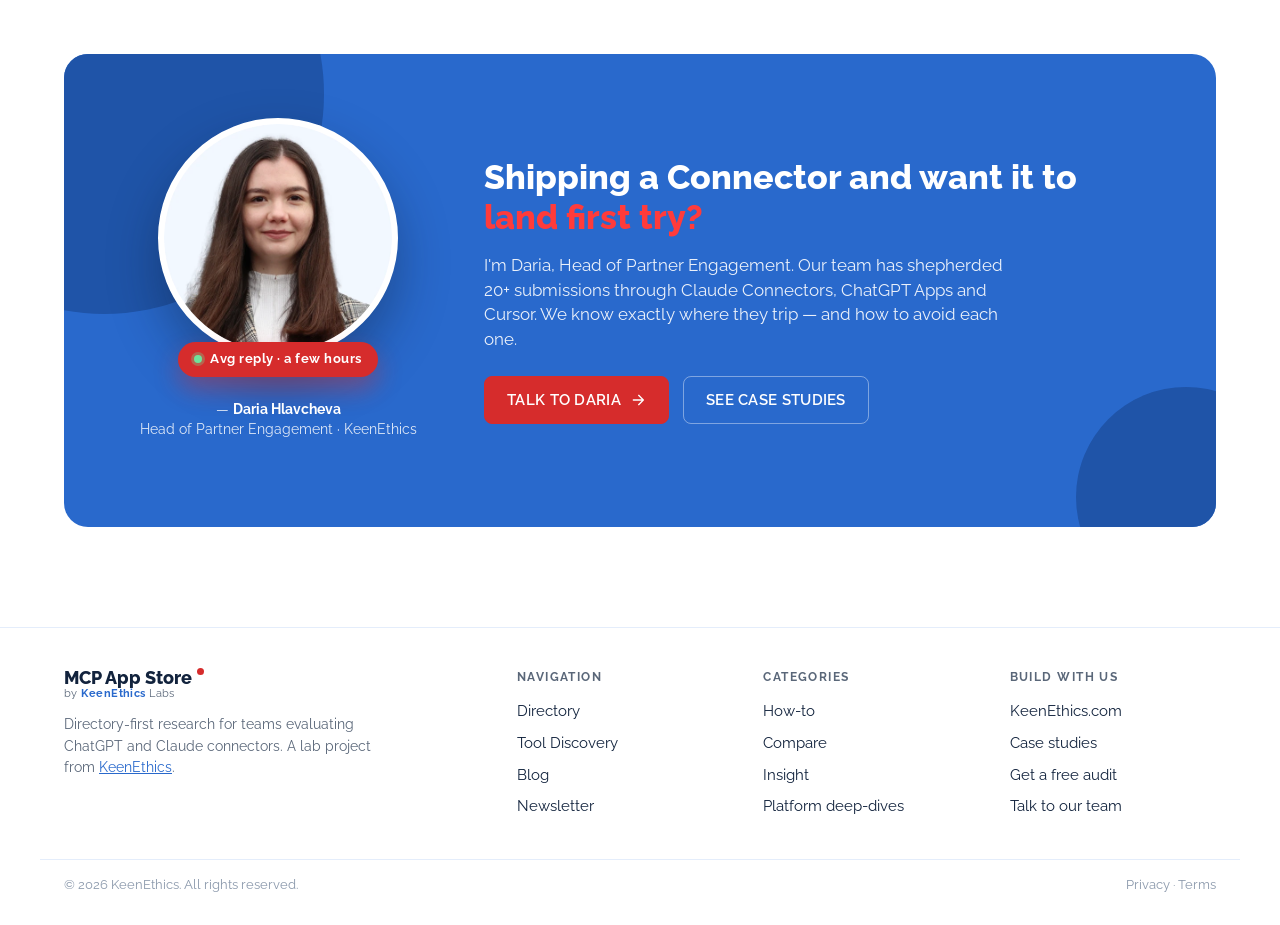
==== commit badeefb1: "Replace emoji with proper SVG icons in eyebrow / proof-bar / micro" ====
--- a/article.html
+++ b/article.html
@@ -207,7 +207,7 @@
         <h5>Stuck on a step? Book a free 30-min Connector review.</h5>
         <p>Send me your manifest, scopes and reject-risk concerns. Zero pitch — just useful feedback before you submit.</p>
         <a class="btn btn-red" href="#">Book a free review</a>
-        <div class="micro">📅 Avg slot · this week</div>
+        <div class="micro"><svg viewBox="0 0 24 24" fill="none" stroke="currentColor" stroke-width="2" stroke-linecap="round" stroke-linejoin="round"><rect x="3" y="4" width="18" height="18" rx="2"/><path d="M16 2v4M8 2v4M3 10h18"/></svg>Avg slot · this week</div>
       </div>
     </div>
 
--- a/styles.css
+++ b/styles.css
@@ -79,8 +79,8 @@
   max-width: var(--maxw); margin: 0 auto; padding: 14px 24px;
   display: flex; align-items: center; gap: 32px;
 }
-.brand { display:flex; flex-direction: column; line-height: 1.1; }
-.brand .name { font-weight: 800; font-size: 18px; color: var(--navy); display:inline-flex; align-items: center; gap: 5px; }
+.brand { display:flex; flex-direction: column; line-height: 1.1; flex: none; }
+.brand .name { font-weight: 800; font-size: 18px; color: var(--navy); display:inline-flex; align-items: center; gap: 5px; white-space: nowrap; }
 .brand .name::after {
   content:""; width: 7px; height: 7px; border-radius: 50%;
   background: var(--red); display: inline-block;
@@ -411,6 +411,7 @@
   font-size: 12px; font-weight: 800; letter-spacing: .12em; text-transform: uppercase;
   color: #9cc1ff; margin-bottom: 14px;
 }
+.lead-card .eyebrow svg { width: 14px; height: 14px; flex: none; }
 .lead-card h3 { margin: 0 0 12px; font-size: 30px; font-weight: 800; line-height: 1.18; }
 .lead-card p { margin: 0 0 22px; color: rgba(255,255,255,.78); font-size: 16px; line-height: 1.5; max-width: 480px; }
 .lead-card .proof { display:flex; align-items:center; gap: 14px; font-size: 13.5px; color: rgba(255,255,255,.65); }
@@ -443,7 +444,8 @@
   max-width: var(--maxw); margin: 0 auto; padding: 48px 24px;
   display:flex; align-items:center; gap: 36px; flex-wrap: wrap;
 }
-.proof-bar .label { font-size: 12px; font-weight: 700; letter-spacing: .14em; text-transform: uppercase; color: var(--muted); }
+.proof-bar .label { font-size: 12px; font-weight: 700; letter-spacing: .14em; text-transform: uppercase; color: var(--muted); display:inline-flex; align-items: center; gap: 8px; }
+.proof-bar .label svg { width: 16px; height: 16px; flex: none; color: var(--blue); }
 .proof-bar .logos { display:flex; gap: 36px; align-items: center; flex-wrap: wrap; }
 .proof-bar .logo {
   font-family: var(--font); font-weight: 800; color: #93a0b4;
@@ -747,6 +749,7 @@
   margin-top: 12px; font-size: 12px; color: rgba(255,255,255,.55);
   display:flex; align-items:center; gap: 6px;
 }
+.rail .card-rail.personal .body .micro svg { width: 13px; height: 13px; flex: none; }
 
 /* ===================== Personal bottom CTA (KeenEthics blue + photo) ===================== */
 .cta-block.personal {
@@ -889,31 +892,68 @@
 /* Related articles */
 .related { max-width: var(--maxw); margin: 0 auto; padding: 40px 24px 60px; border-top: 1px solid var(--line); }
 .related h2 { margin: 0 0 24px; font-size: 22px; font-weight: 800; color: var(--navy); }
-.related .grid { grid-template-columns: repeat(3, 1fr); gap: 22px; }
+.related .grid { grid-template-columns: repeat(3, minmax(0, 1fr)); gap: 22px; }
 
 /* ===================== Responsive ===================== */
 @media (max-width: 1080px) {
   .hero .inner { grid-template-columns: 1fr; gap: 40px; }
   .hero h1 { font-size: 38px; }
   .lead-card { grid-template-columns: 1fr; padding: 36px 32px; }
-  .cta-block { grid-template-columns: 1fr; padding: 40px 32px; }
+  .cta-block,
+  .cta-block.personal { grid-template-columns: 1fr; padding: 40px 32px; gap: 32px; }
+  .cta-block.personal .photo-wrap img { width: 200px; height: 200px; }
   .grid { grid-template-columns: repeat(2, minmax(0, 1fr)); }
+  .related .grid { grid-template-columns: repeat(2, minmax(0, 1fr)); }
   .article-layout { grid-template-columns: 1fr; }
-  .article-layout .toc, .article-layout .rail { position: static; }
+  .article-layout .toc, .article-layout .rail { position: static; max-height: none; overflow: visible; }
   .article-cover .cover.lg h4 { font-size: 30px; }
   .article-hero h1 { font-size: 36px; }
+  .site-footer .inner { grid-template-columns: 2fr 1fr 1fr; }
 }
 @media (max-width: 680px) {
   .site-nav { display: none; }
+  .header-cta .btn-red { padding: 9px 14px; font-size: 13px; }
   .hero .inner { padding: 40px 20px 32px; }
   .hero h1 { font-size: 30px; }
   .grid { grid-template-columns: 1fr; }
+  .related .grid { grid-template-columns: 1fr; }
   .cover.lg { padding: 24px; }
   .cover.lg h4 { font-size: 24px; }
-  .filter-bar .search { min-width: 0; width: 100%; }
+  .filter-bar .inner { gap: 8px; }
+  .filter-bar .search { min-width: 0; width: 100%; margin-left: 0; }
   .article-hero h1 { font-size: 28px; }
+  .article-hero .author-row { flex-wrap: wrap; }
+  .article-hero .share { margin-left: 0; }
   .article-cover .cover { aspect-ratio: 16 / 9; }
-  .inline-cta { flex-direction: column; align-items: flex-start; }
-  .inline-cta .action { margin-left: 0; width: 100%; }
+  .inline-cta { padding: 20px; }
+  .inline-cta .footer-row {
+    display: grid;
+    grid-template-columns: auto 1fr;
+    grid-template-areas:
+      "photo name"
+      "btn btn";
+    gap: 12px 14px;
+    align-items: center;
+  }
+  .inline-cta .person-photo-wrap { grid-area: photo; }
+  .inline-cta .by { grid-area: name; }
+  .inline-cta .action { grid-area: btn; margin-left: 0; }
   .inline-cta .action .btn { width: 100%; justify-content: center; }
-}
+  .cta-section { margin: 60px auto 70px; }
+  .cta-block,
+  .cta-block.personal { padding: 32px 24px; }
+  .cta-block h2 { font-size: 26px; }
+  .cta-block.personal .photo-wrap img { width: 160px; height: 160px; }
+  .site-footer .inner { grid-template-columns: 1fr 1fr; gap: 28px; }
+  .site-footer .about { grid-column: 1 / -1; }
+  .lead-card { padding: 28px 22px; }
+  .lead-card h3 { font-size: 22px; }
+  .author-card { padding: 22px 22px 20px; }
+  .author-card .author-card-head { flex-wrap: wrap; }
+  .author-card .author-social { flex-wrap: wrap; }
+  .author-card .more-link { margin-left: 0; }
+}
+
+@media (max-width: 420px) {
+  .site-footer .inner { grid-template-columns: 1fr; }
+}
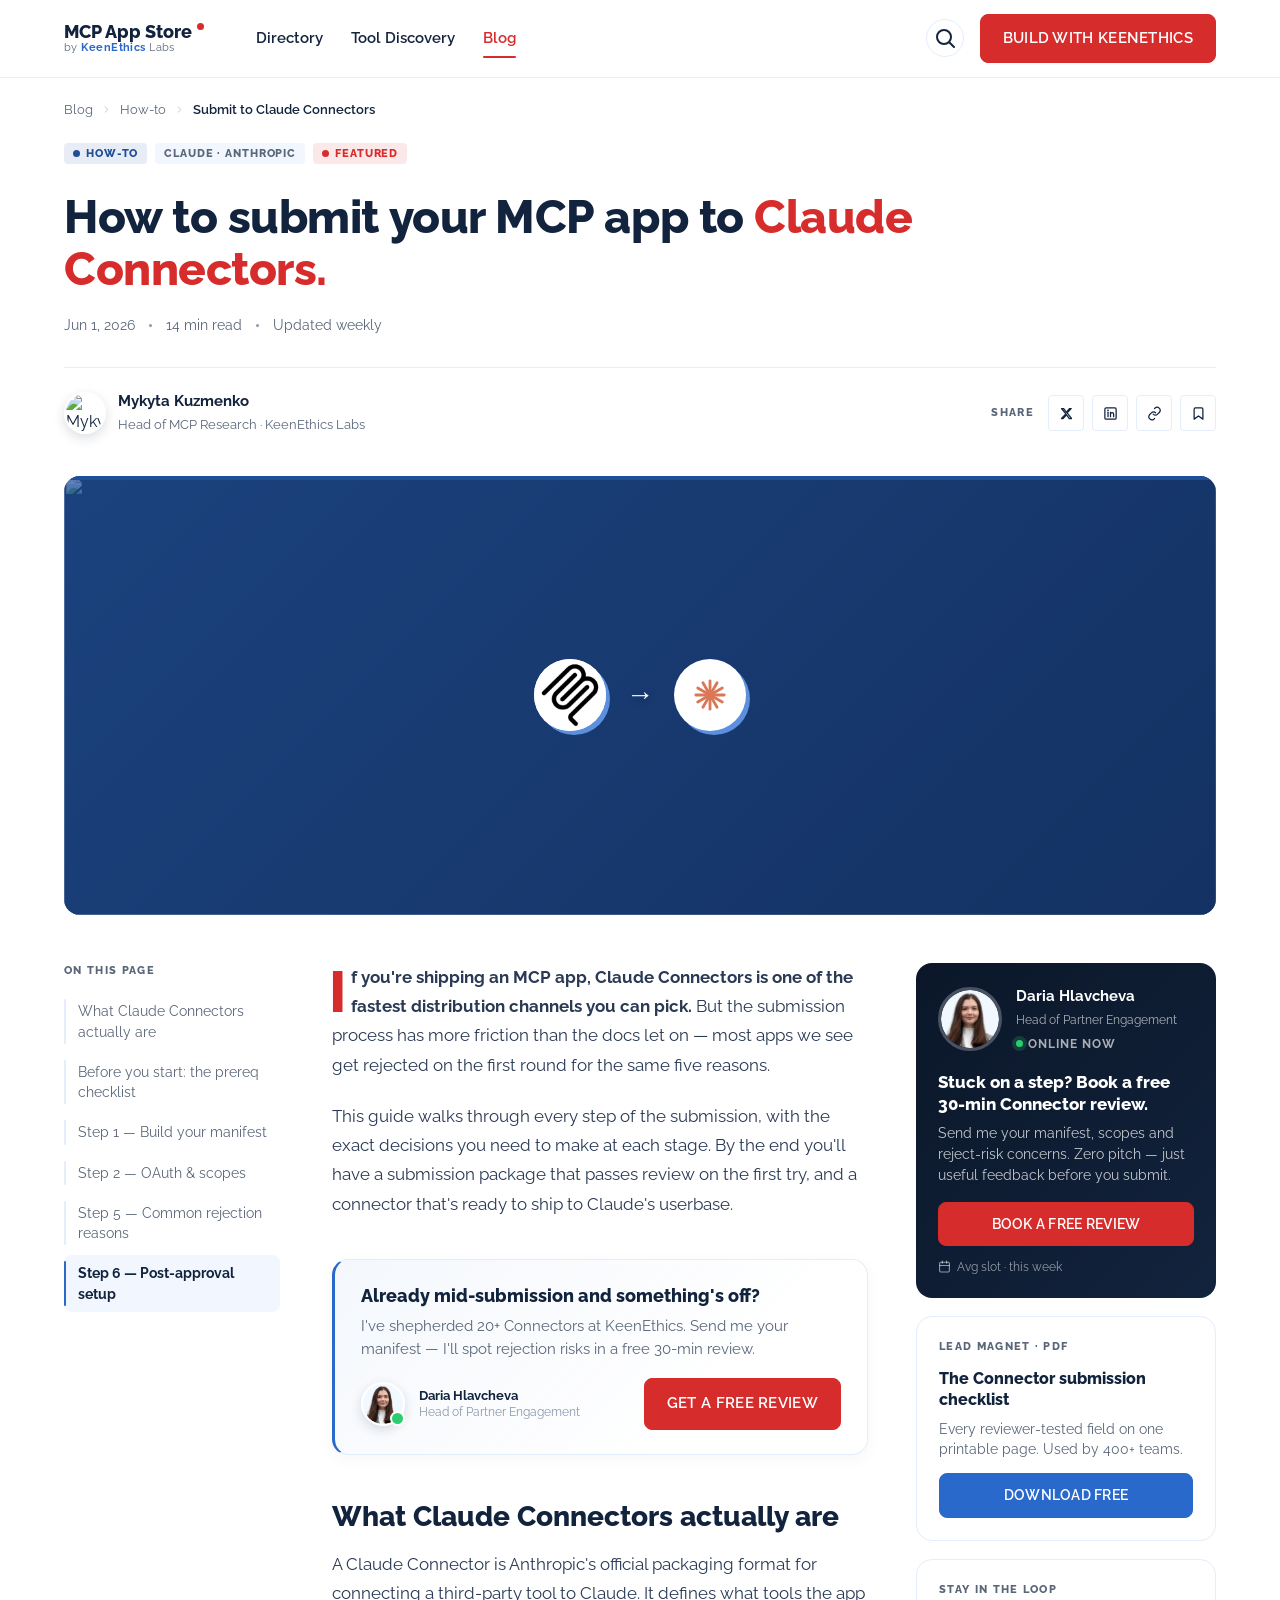
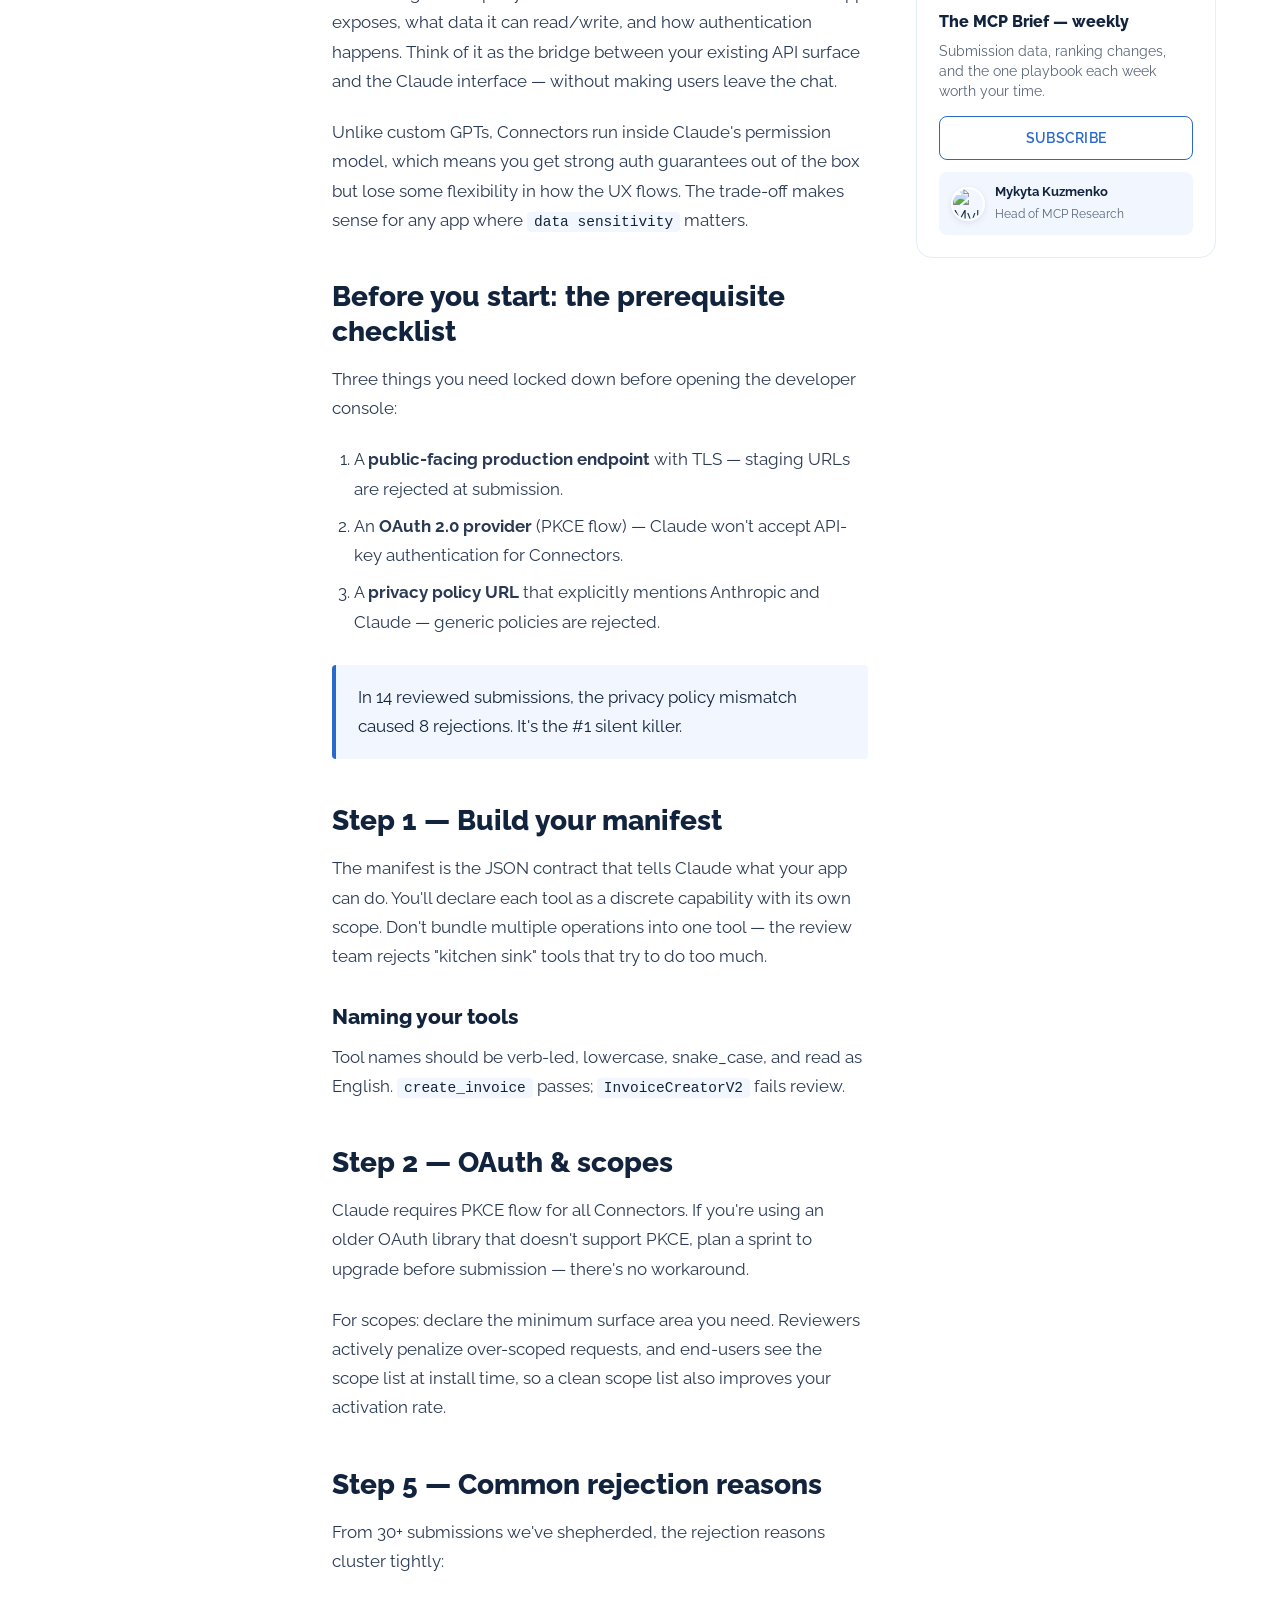
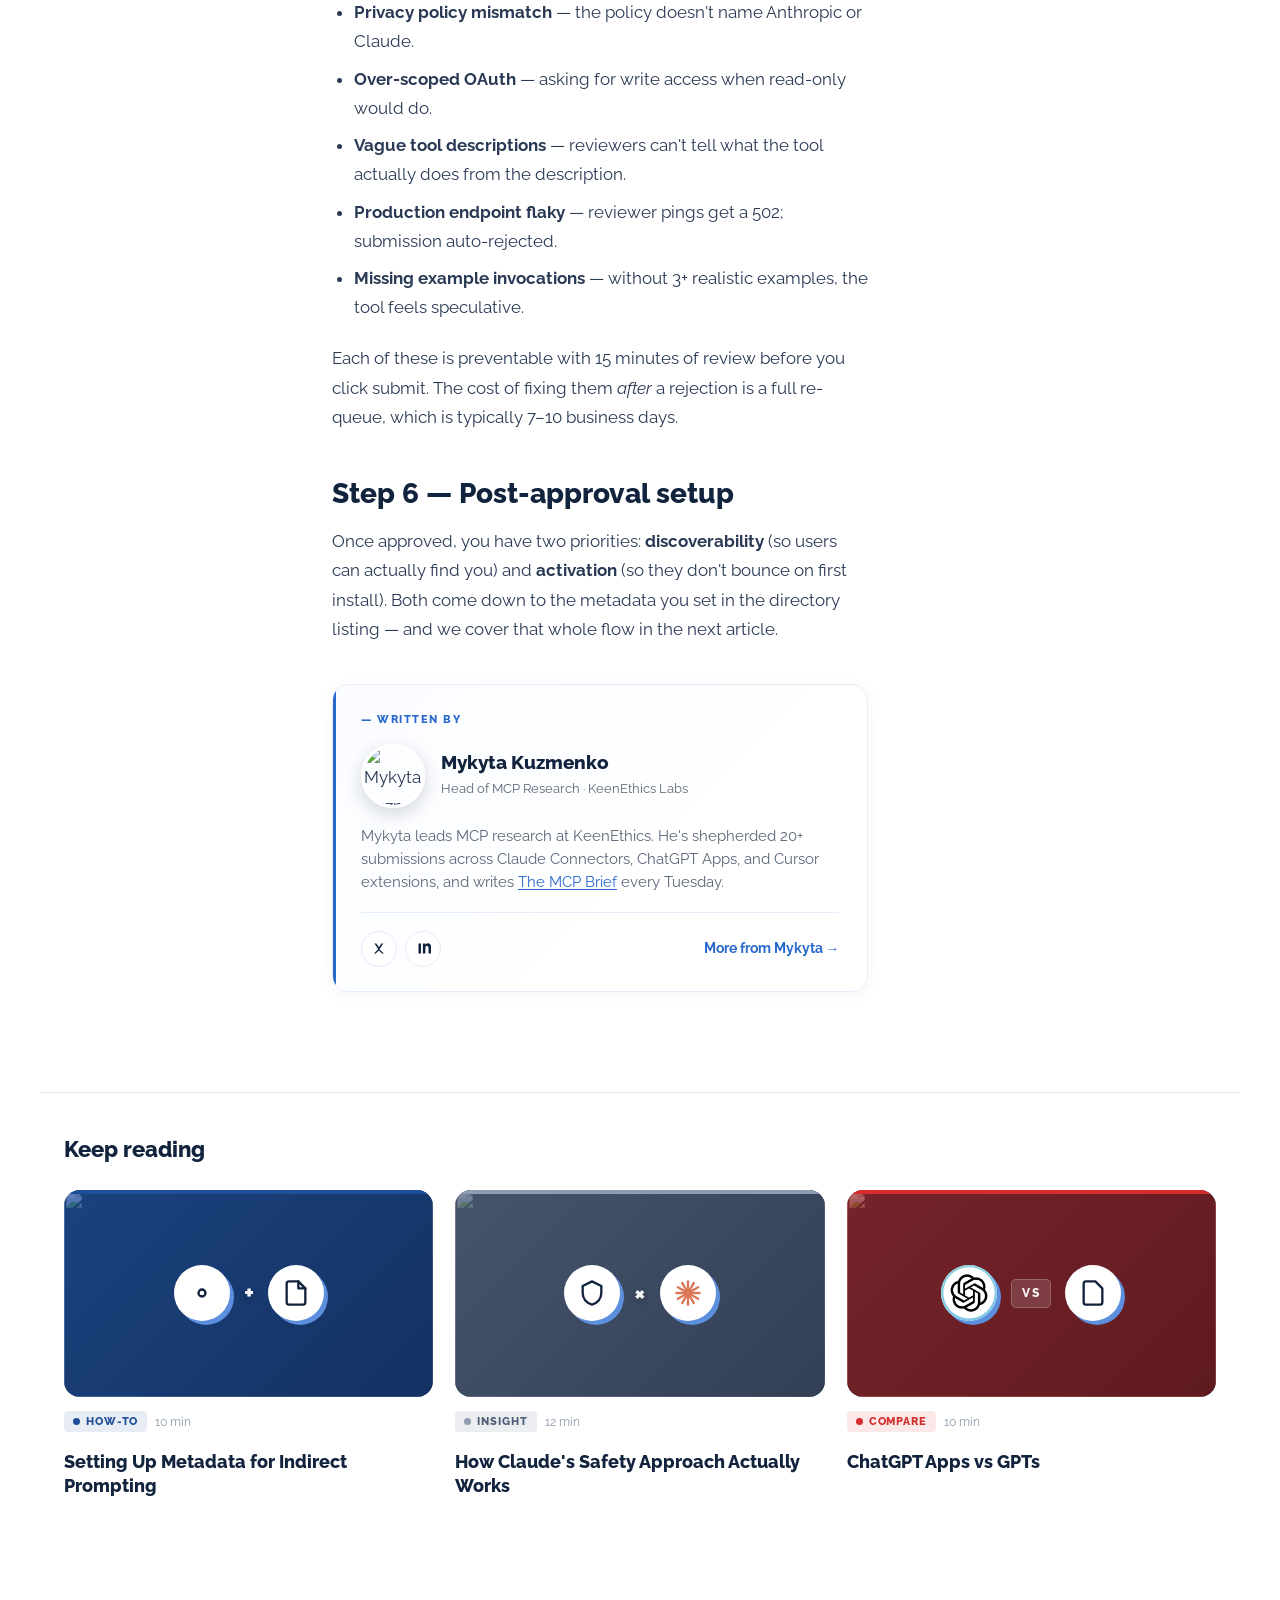
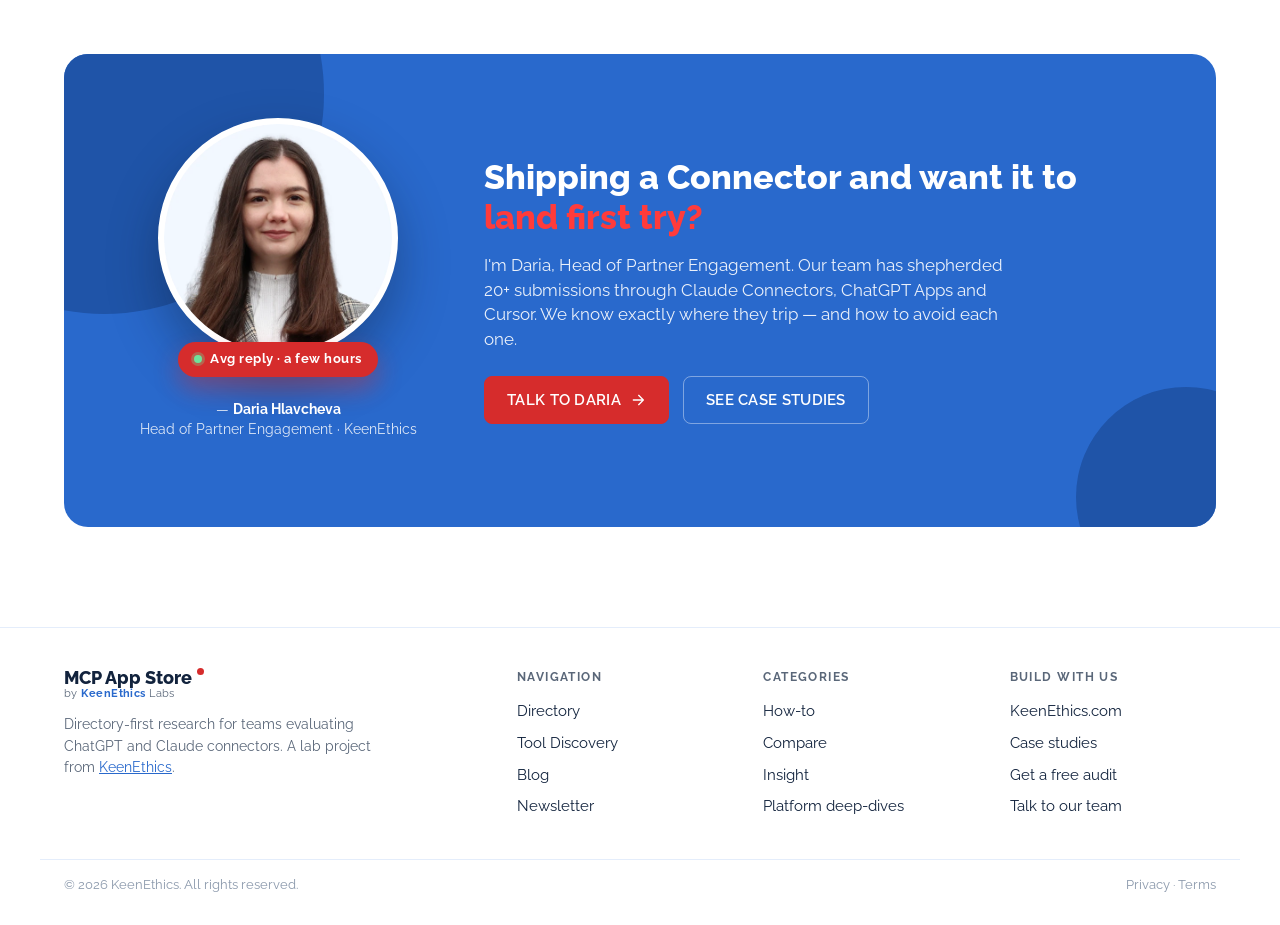
==== commit 258fbd7b: "Share buttons & blockquote: unified outline-style + 4px radius - Share buttons (X / LinkedIn / Copy " ====
--- a/article.html
+++ b/article.html
@@ -64,8 +64,9 @@
       </div>
     </div>
     <div class="share">
-      <button class="share-btn" aria-label="Share on X"><svg viewBox="0 0 24 24" fill="currentColor"><path d="M18 4h-3l-4 6-4-6H4l6 9-7 7h3l5-5 5 5h3l-7-7z"/></svg></button>
-      <button class="share-btn" aria-label="Share on LinkedIn"><svg viewBox="0 0 24 24" fill="currentColor"><path d="M4 4h4v16H4zM12 4h3v2c.7-1.2 2-2.4 4-2.4 3.6 0 5 2.4 5 6V20h-4v-9c0-2-1-3-2.5-3S15 9 15 11v9h-4V4z"/></svg></button>
+      <span class="share-label">Share</span>
+      <button class="share-btn" aria-label="Share on X"><svg viewBox="0 0 24 24" fill="none" stroke="currentColor" stroke-width="2" stroke-linecap="round" stroke-linejoin="round"><path d="M4 4l7 8.5L4 20h2.5L12 14l4.5 6H20l-7-9 6.5-7H17l-5 6-4.5-6z"/></svg></button>
+      <button class="share-btn" aria-label="Share on LinkedIn"><svg viewBox="0 0 24 24" fill="none" stroke="currentColor" stroke-width="2" stroke-linecap="round" stroke-linejoin="round"><rect x="3" y="3" width="18" height="18" rx="2"/><line x1="8" y1="10" x2="8" y2="17"/><circle cx="8" cy="7" r=".5" fill="currentColor"/><path d="M12 17v-4a2.5 2.5 0 015 0v4M12 10v7"/></svg></button>
       <button class="share-btn" aria-label="Copy link"><svg viewBox="0 0 24 24" fill="none" stroke="currentColor" stroke-width="2" stroke-linecap="round" stroke-linejoin="round"><path d="M10 13a5 5 0 007 0l3-3a5 5 0 00-7-7l-1 1"/><path d="M14 11a5 5 0 00-7 0l-3 3a5 5 0 007 7l1-1"/></svg></button>
       <button class="share-btn" aria-label="Bookmark"><svg viewBox="0 0 24 24" fill="none" stroke="currentColor" stroke-width="2" stroke-linecap="round" stroke-linejoin="round"><path d="M19 21l-7-5-7 5V5a2 2 0 012-2h10a2 2 0 012 2z"/></svg></button>
     </div>
--- a/styles.css
+++ b/styles.css
@@ -20,7 +20,7 @@
   /* category colors — strictly KeenEthics palette */
   --cat-howto:   #1F4F99;   /* deep blue    */
   --cat-compare: #D62C2C;   /* brand red    */
-  --cat-insight: #1CAA3B;   /* fresh green  */
+  --cat-insight: #8F9DB2;   /* slate gray   */
   --cat-platform:#7EB0FC;   /* light blue   */
 
   --radius:      8px;
@@ -197,7 +197,7 @@
 }
 .cover.howto    .cv-right::after { background: linear-gradient(135deg, rgba(31,79,153,.70) 0%, rgba(20,52,105,.85) 100%); }
 .cover.compare  .cv-right::after { background: linear-gradient(135deg, rgba(160,35,35,.70) 0%, rgba(112,25,25,.82) 100%); }
-.cover.insight  .cv-right::after { background: linear-gradient(135deg, rgba(28,140,50,.65) 0%, rgba(15,90,32,.85) 100%); }
+.cover.insight  .cv-right::after { background: linear-gradient(135deg, rgba(86,100,124,.75) 0%, rgba(53,66,88,.92) 100%); }
 .cover.platform .cv-right::after { background: linear-gradient(135deg, rgba(126,176,252,.55) 0%, rgba(60,115,200,.85) 100%); }
 .card:hover .cover .cv-right img,
 .featured-card:hover .cover .cv-right img { transform: scale(1.05); }
@@ -356,7 +356,7 @@
 .badge.howto::before    { background: var(--cat-howto); }
 .badge.compare  { background: rgba(214,44,44,.10);   color: var(--cat-compare);  }
 .badge.compare::before  { background: var(--cat-compare); }
-.badge.insight  { background: rgba(28,170,59,.12);   color: #138228;             }
+.badge.insight  { background: rgba(143,157,178,.18); color: #4F5E76;             }
 .badge.insight::before  { background: var(--cat-insight); }
 .badge.platform { background: rgba(126,176,252,.20); color: var(--cat-howto);    }
 .badge.platform::before { background: var(--cat-platform); }
@@ -552,13 +552,18 @@
 .article-hero .hero-meta { margin-top: -8px; }
 .article-hero .meta-info .dot { width: 3px; height: 3px; border-radius: 50%; background: var(--muted-2); }
 .article-hero .share { margin-left: auto; display:flex; gap: 8px; }
+.article-hero .share { align-items: center; }
+.article-hero .share .share-label {
+  font-size: 11px; font-weight: 800; letter-spacing: .12em; text-transform: uppercase;
+  color: var(--muted); margin-right: 6px;
+}
 .share-btn {
-  width: 38px; height: 38px; border-radius: 50%;
+  width: 36px; height: 36px; border-radius: 4px;
   border: 1px solid var(--line); background: #fff; cursor: pointer; color: var(--navy);
   display:grid; place-items:center; transition: all .15s;
 }
-.share-btn:hover { background: var(--tint); color: var(--blue); }
-.share-btn svg { width: 16px; height: 16px; }
+.share-btn:hover { background: var(--tint); color: var(--blue); border-color: var(--blue); }
+.share-btn svg { width: 15px; height: 15px; }
 
 /* article cover */
 .article-cover { max-width: var(--maxw); margin: 0 auto 48px; padding: 0 24px; }
@@ -631,7 +636,7 @@
 .article-body blockquote {
   margin: 28px 0; padding: 18px 22px;
   background: var(--tint); border-left: 4px solid var(--blue);
-  font-size: 17px; color: var(--navy); border-radius: 0 var(--radius) var(--radius) 0;
+  font-size: 17px; color: var(--navy); border-radius: 4px;
 }
 .article-body .first-letter::first-letter {
   initial-letter: 2 2; -webkit-initial-letter: 2 2;
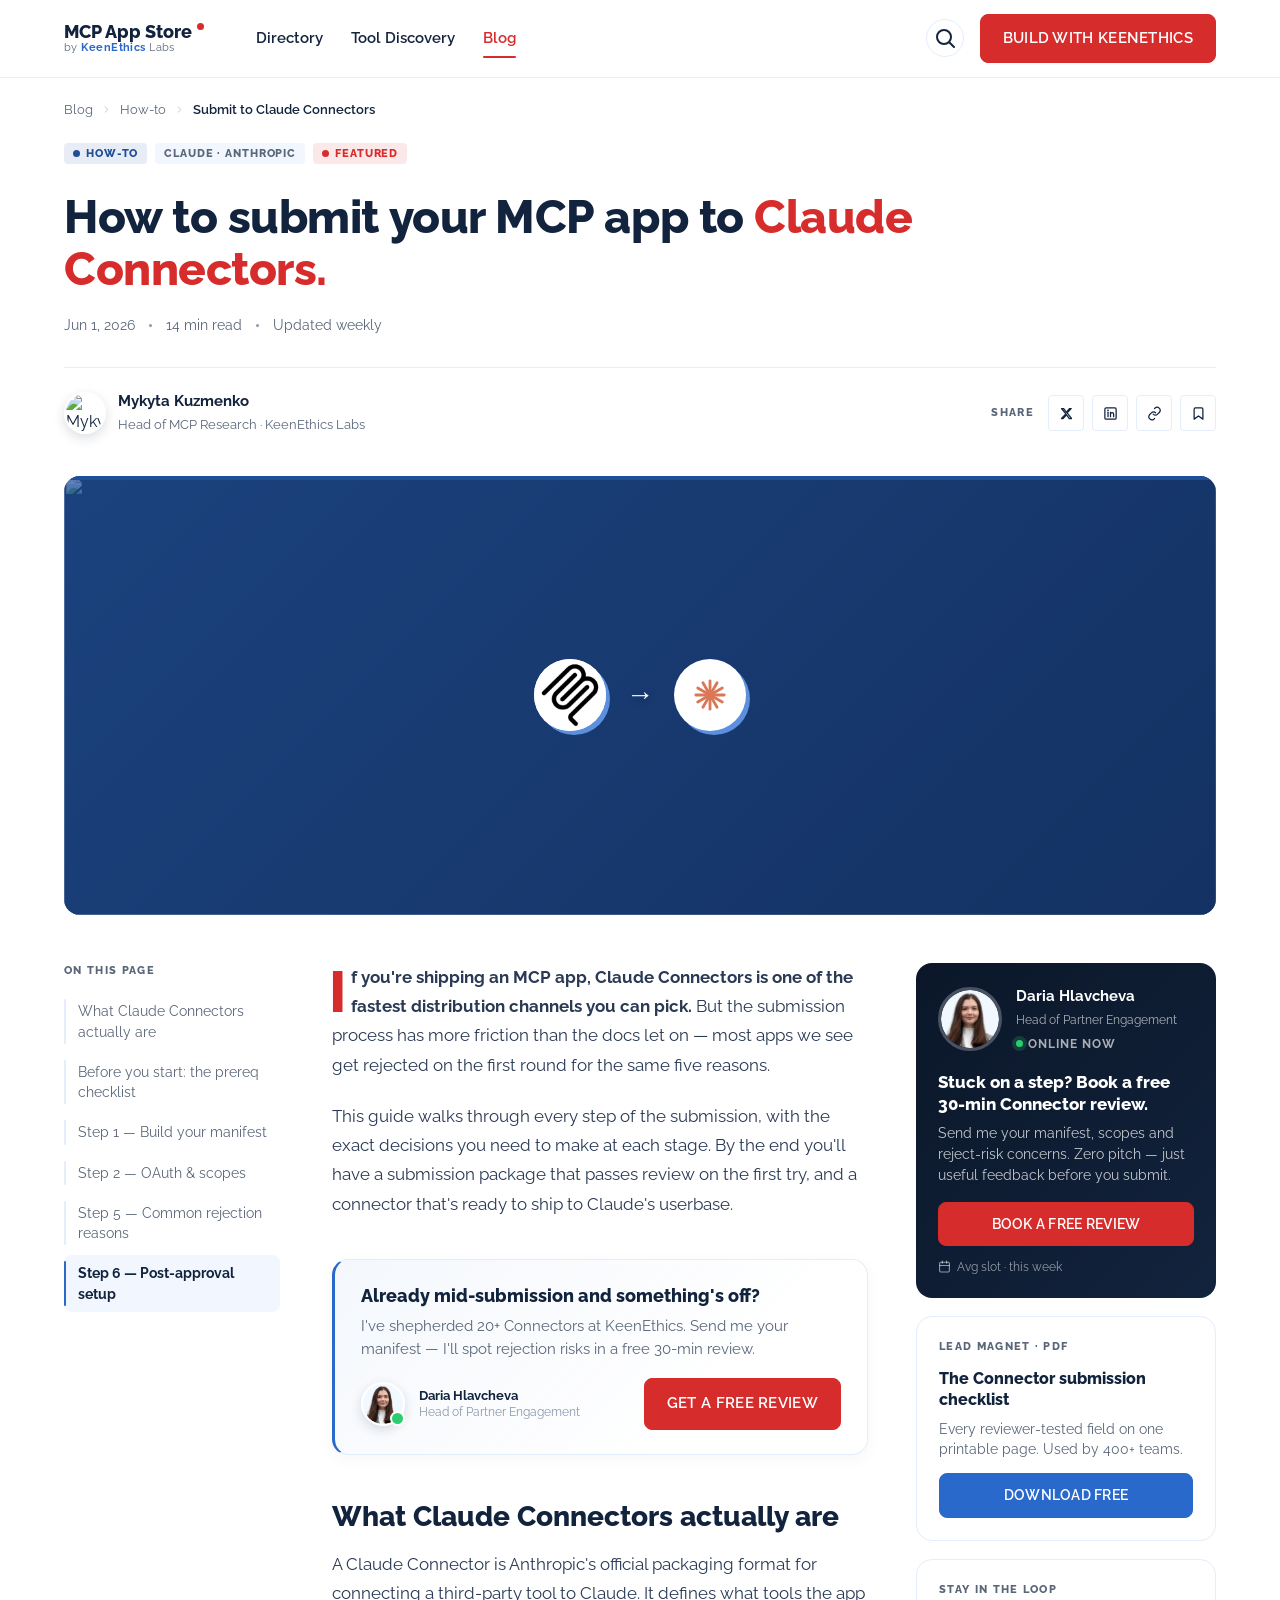
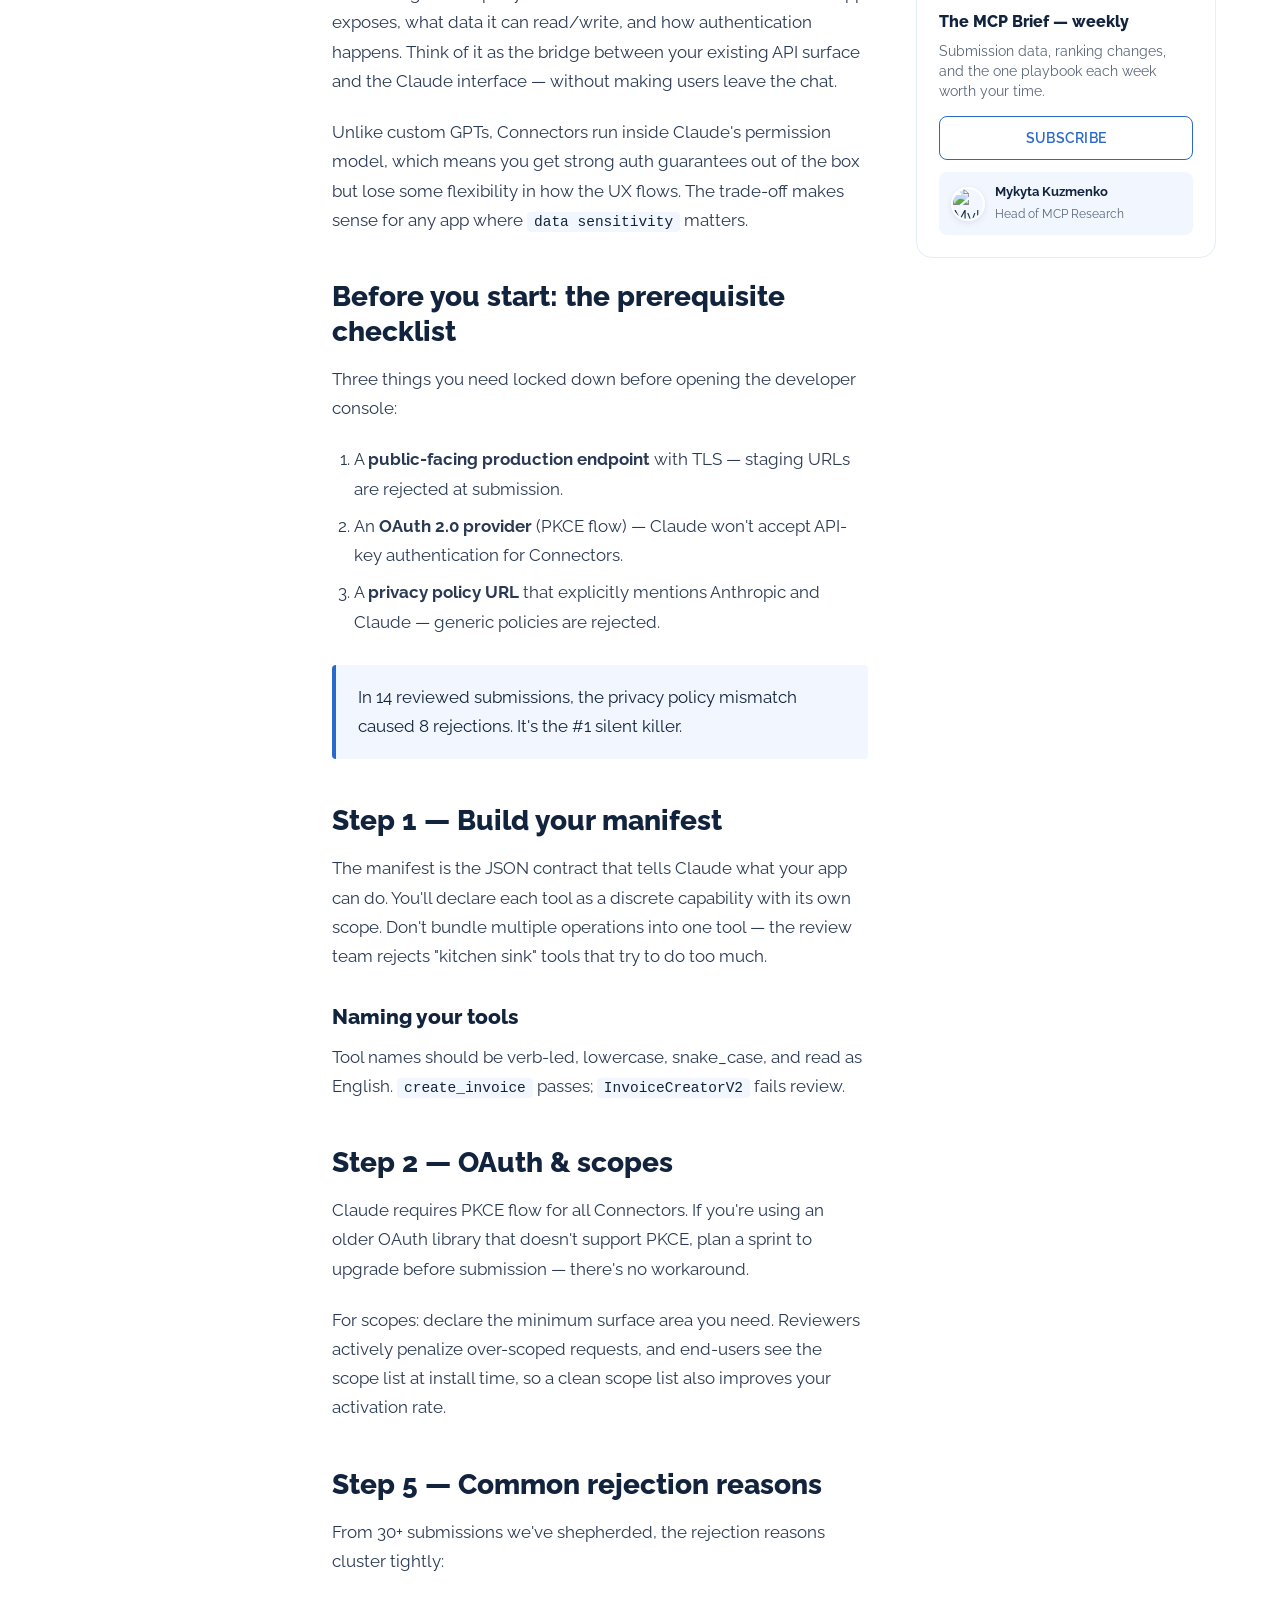
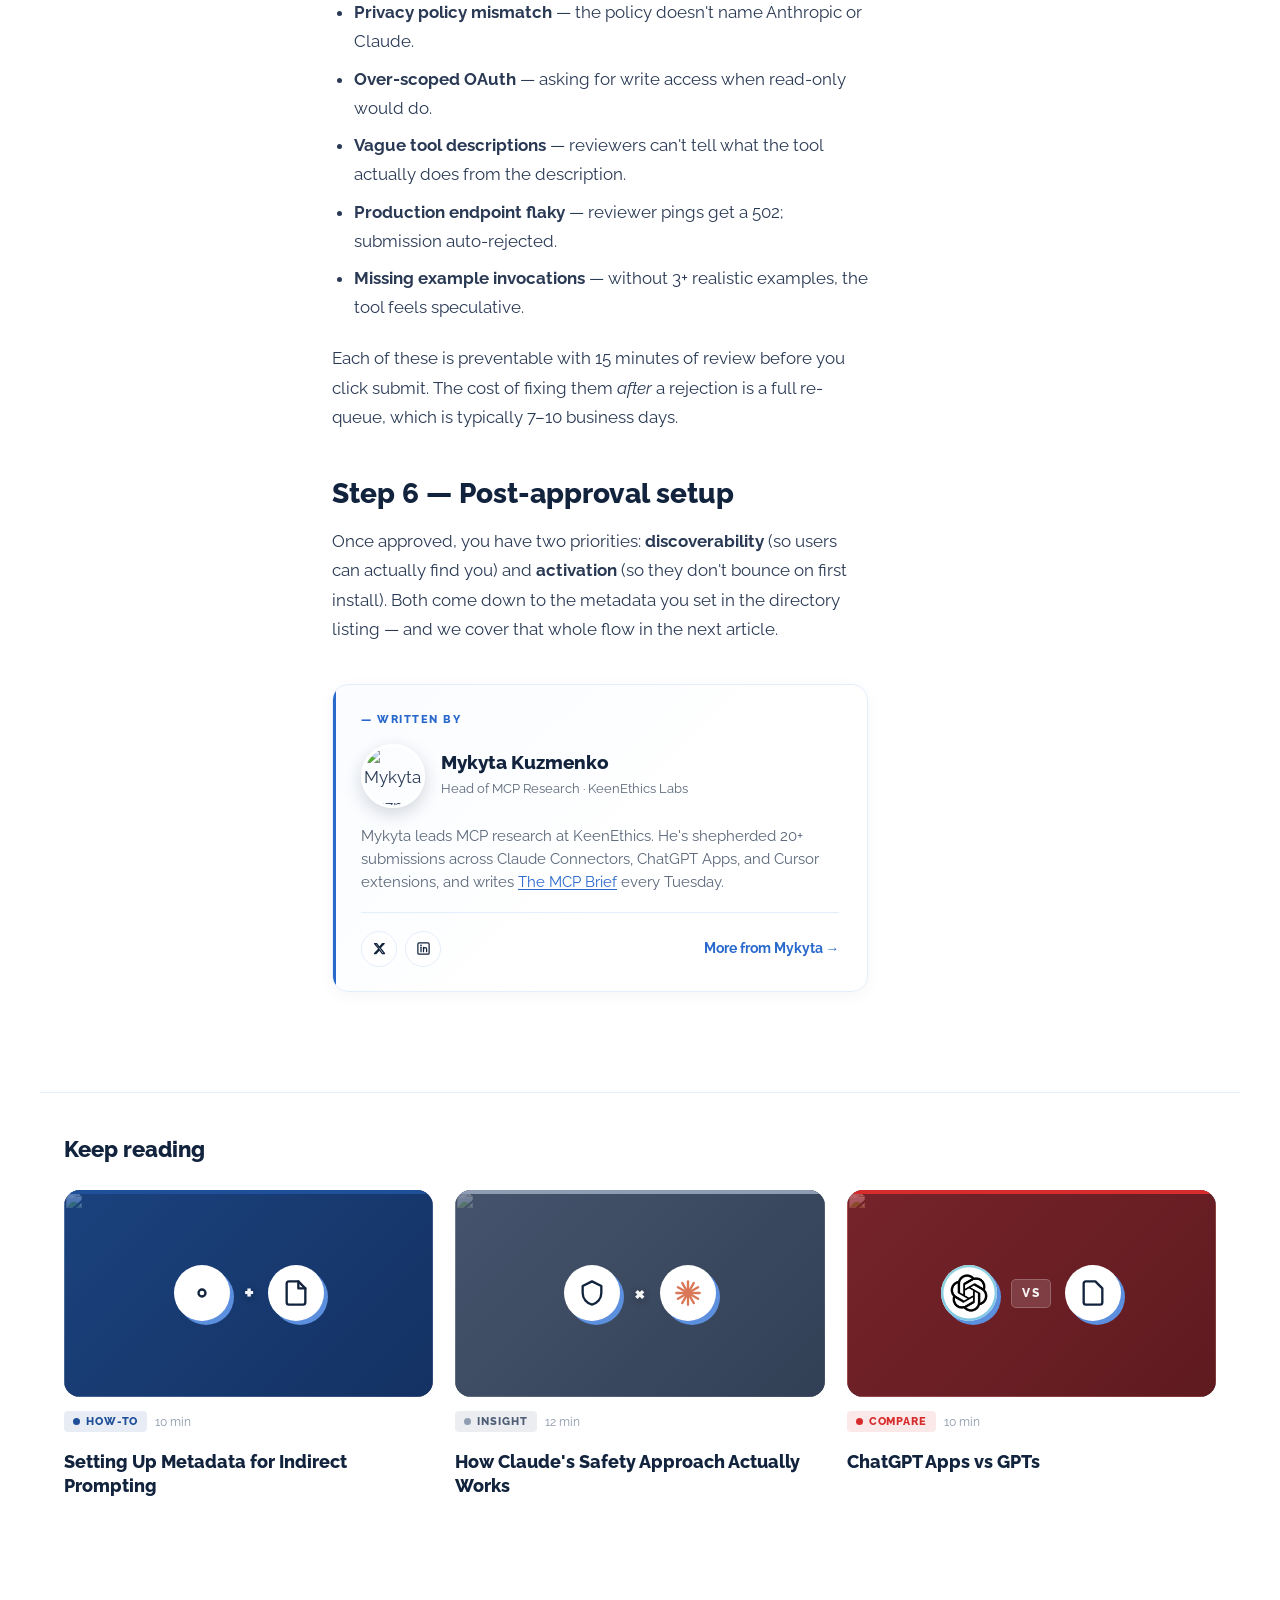
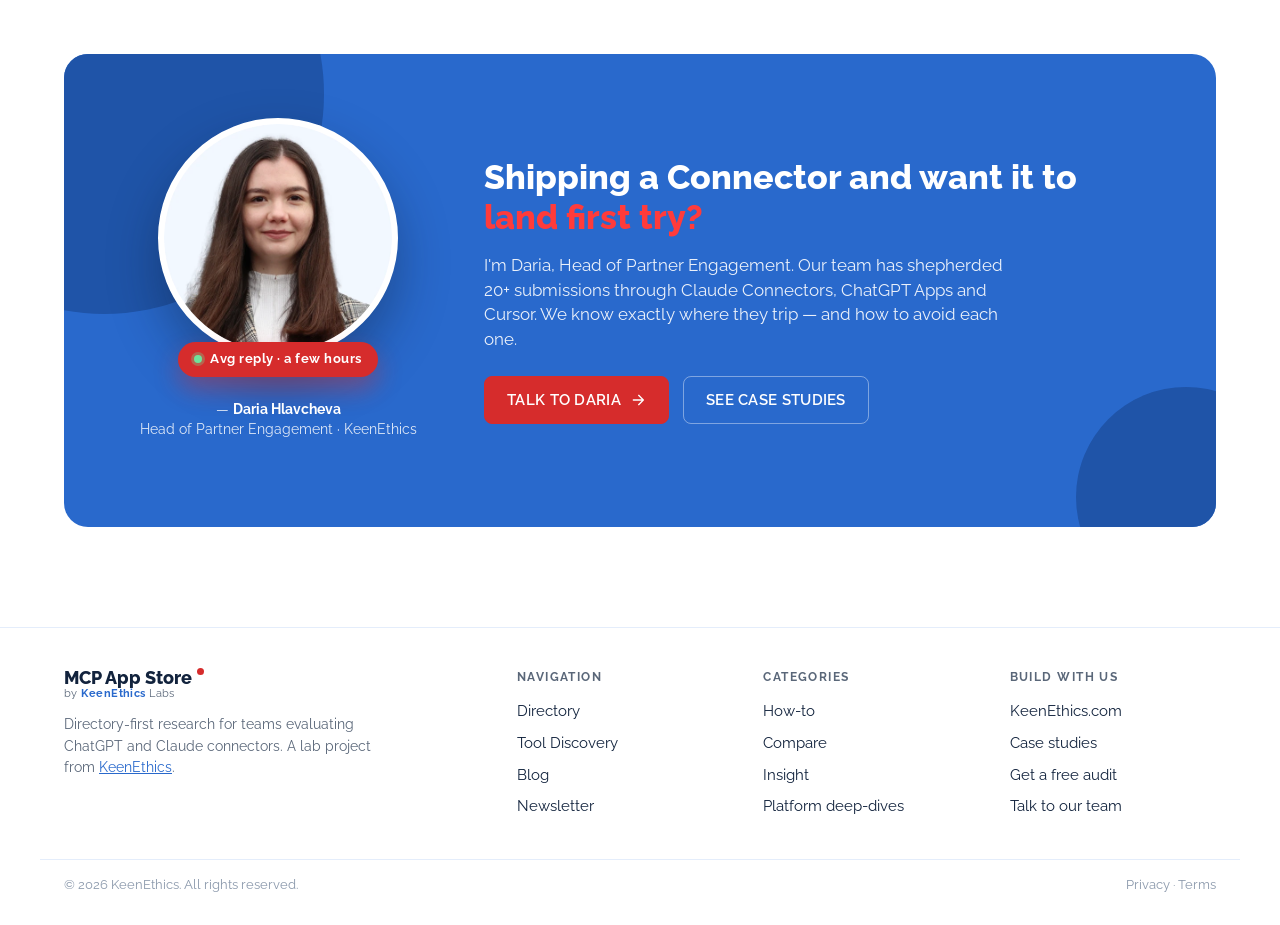
==== commit b5143af5: "Add 4 personalised CTA modals + unify author-card social icons Modals (native <dialog>) keyed by dat" ====
--- a/article.html
+++ b/article.html
@@ -30,7 +30,7 @@
       <button class="search-btn" aria-label="Search">
         <svg viewBox="0 0 24 24" fill="none" stroke="currentColor" stroke-width="2" stroke-linecap="round" stroke-linejoin="round"><circle cx="11" cy="11" r="7"/><path d="M21 21l-4.3-4.3"/></svg>
       </button>
-      <a class="btn btn-red" href="#">Build with KeenEthics</a>
+      <a class="btn btn-red" href="#" data-modal="modal-talk">Build with KeenEthics</a>
     </div>
   </div>
 </header>
@@ -128,7 +128,7 @@
           <span class="role">Head of Partner Engagement</span>
         </div>
         <div class="action">
-          <a class="btn btn-red" href="#">Get a free review</a>
+          <a class="btn btn-red" href="#" data-modal="modal-review">Get a free review</a>
         </div>
       </div>
     </div>
@@ -186,8 +186,8 @@
       </div>
       <p>Mykyta leads MCP research at KeenEthics. He's shepherded 20+ submissions across Claude Connectors, ChatGPT Apps, and Cursor extensions, and writes <a href="#">The MCP Brief</a> every Tuesday.</p>
       <div class="author-social">
-        <a class="social-btn" href="#" aria-label="X / Twitter"><svg viewBox="0 0 24 24" fill="currentColor"><path d="M18 4h-3l-4 6-4-6H4l6 9-7 7h3l5-5 5 5h3l-7-7z"/></svg></a>
-        <a class="social-btn" href="#" aria-label="LinkedIn"><svg viewBox="0 0 24 24" fill="currentColor"><path d="M4 4h4v16H4zM12 4h3v2c.7-1.2 2-2.4 4-2.4 3.6 0 5 2.4 5 6V20h-4v-9c0-2-1-3-2.5-3S15 9 15 11v9h-4V4z"/></svg></a>
+        <a class="social-btn" href="#" aria-label="X / Twitter"><svg viewBox="0 0 24 24" fill="none" stroke="currentColor" stroke-width="2" stroke-linecap="round" stroke-linejoin="round"><path d="M4 4l7 8.5L4 20h2.5L12 14l4.5 6H20l-7-9 6.5-7H17l-5 6-4.5-6z"/></svg></a>
+        <a class="social-btn" href="#" aria-label="LinkedIn"><svg viewBox="0 0 24 24" fill="none" stroke="currentColor" stroke-width="2" stroke-linecap="round" stroke-linejoin="round"><rect x="3" y="3" width="18" height="18" rx="2"/><line x1="8" y1="10" x2="8" y2="17"/><circle cx="8" cy="7" r=".5" fill="currentColor"/><path d="M12 17v-4a2.5 2.5 0 015 0v4M12 10v7"/></svg></a>
         <a class="more-link" href="#">More from Mykyta →</a>
       </div>
     </div>
@@ -207,7 +207,7 @@
       <div class="body">
         <h5>Stuck on a step? Book a free 30-min Connector review.</h5>
         <p>Send me your manifest, scopes and reject-risk concerns. Zero pitch — just useful feedback before you submit.</p>
-        <a class="btn btn-red" href="#">Book a free review</a>
+        <a class="btn btn-red" href="#" data-modal="modal-review">Book a free review</a>
         <div class="micro"><svg viewBox="0 0 24 24" fill="none" stroke="currentColor" stroke-width="2" stroke-linecap="round" stroke-linejoin="round"><rect x="3" y="4" width="18" height="18" rx="2"/><path d="M16 2v4M8 2v4M3 10h18"/></svg>Avg slot · this week</div>
       </div>
     </div>
@@ -216,14 +216,14 @@
       <h6 style="color: var(--muted);">Lead magnet · PDF</h6>
       <h5>The Connector submission checklist</h5>
       <p>Every reviewer-tested field on one printable page. Used by 400+ teams.</p>
-      <a class="btn btn-blue" href="#">Download free</a>
+      <a class="btn btn-blue" href="#" data-modal="modal-checklist">Download free</a>
     </div>
 
     <div class="card-rail">
       <h6 style="color: var(--muted);">Stay in the loop</h6>
       <h5>The MCP Brief — weekly</h5>
       <p>Submission data, ranking changes, and the one playbook each week worth your time.</p>
-      <a class="btn btn-outline" href="#">Subscribe</a>
+      <a class="btn btn-outline" href="#" data-modal="modal-subscribe">Subscribe</a>
       <div class="author-pill">
         <img src="https://images.unsplash.com/photo-1507003211169-0a1dd7228f2d?w=80&h=80&auto=format&fit=crop&crop=faces&q=80" alt="Mykyta Kuzmenko" />
         <div><b>Mykyta Kuzmenko</b><span>Head of MCP Research</span></div>
@@ -303,7 +303,7 @@
       <h2>Shipping a Connector and want it to <span class="accent">land first try?</span></h2>
       <p>I'm Daria, Head of Partner Engagement. Our team has shepherded 20+ submissions through Claude Connectors, ChatGPT Apps and Cursor. We know exactly where they trip — and how to avoid each one.</p>
       <div class="actions">
-        <a class="btn btn-red" href="#">Talk to Daria
+        <a class="btn btn-red" href="#" data-modal="modal-talk">Talk to Daria
           <svg viewBox="0 0 24 24" fill="none" stroke="currentColor" stroke-width="2" stroke-linecap="round" stroke-linejoin="round"><path d="M5 12h14M13 5l7 7-7 7"/></svg>
         </a>
         <a class="btn btn-ghost" href="#">See case studies</a>
@@ -394,5 +394,131 @@
 
   sections.forEach(h => io.observe(h));
 </script>
+
+<!-- ============ MODALS ============ -->
+<dialog class="ke-modal" id="modal-review">
+  <div class="ke-modal-inner">
+    <button class="ke-modal-close" aria-label="Close"><svg viewBox="0 0 24 24" fill="none" stroke="currentColor" stroke-width="2" stroke-linecap="round"><path d="M6 6l12 12M18 6L6 18"/></svg></button>
+    <div class="ke-modal-person">
+      <img src="daria.webp" alt="Daria Hlavcheva" />
+      <div><b>Daria Hlavcheva</b><span>Head of Partner Engagement &middot; KeenEthics</span><span class="online">&bull; Online now</span></div>
+    </div>
+    <h2>Book a free Connector review</h2>
+    <p>Send me your manifest, scopes and reject-risk concerns. I&rsquo;ll spot risks before you submit. Zero pitch &mdash; just useful feedback.</p>
+    <form class="ke-modal-form" data-success="Got it &mdash; I&rsquo;ll reply within a few hours.">
+      <label><span>Your name *</span><input type="text" required placeholder="First and last name" /></label>
+      <label><span>Work email *</span><input type="email" required placeholder="you@company.com" /></label>
+      <label><span>Manifest URL (optional)</span><input type="url" placeholder="https://..." /></label>
+      <label><span>Anything specific to flag?</span><textarea placeholder="Privacy policy, OAuth setup, scope decisions..."></textarea></label>
+      <button class="btn btn-red" type="submit">Book my review</button>
+    </form>
+    <p class="ke-modal-foot">Avg reply: a few hours &middot; We never share your details</p>
+  </div>
+</dialog>
+
+<dialog class="ke-modal" id="modal-checklist">
+  <div class="ke-modal-inner">
+    <button class="ke-modal-close" aria-label="Close"><svg viewBox="0 0 24 24" fill="none" stroke="currentColor" stroke-width="2" stroke-linecap="round"><path d="M6 6l12 12M18 6L6 18"/></svg></button>
+    <div class="ke-modal-person">
+      <img src="daria.webp" alt="Daria Hlavcheva" />
+      <div><b>Daria Hlavcheva</b><span>Head of Partner Engagement &middot; KeenEthics</span></div>
+    </div>
+    <h2>Get the Connector checklist</h2>
+    <p>A printable 1-pager I send to every client &mdash; every reviewer-tested field on one page. Used by 400+ teams.</p>
+    <form class="ke-modal-form" data-success="Sent! Check your inbox in the next minute.">
+      <label><span>Work email *</span><input type="email" required placeholder="you@company.com" /></label>
+      <button class="btn btn-blue" type="submit">Email it to me</button>
+    </form>
+    <p class="ke-modal-foot">Free &middot; No follow-up sales emails &middot; One-click unsubscribe</p>
+  </div>
+</dialog>
+
+<dialog class="ke-modal" id="modal-subscribe">
+  <div class="ke-modal-inner">
+    <button class="ke-modal-close" aria-label="Close"><svg viewBox="0 0 24 24" fill="none" stroke="currentColor" stroke-width="2" stroke-linecap="round"><path d="M6 6l12 12M18 6L6 18"/></svg></button>
+    <div class="ke-modal-person">
+      <img src="https://images.unsplash.com/photo-1507003211169-0a1dd7228f2d?w=120&h=120&auto=format&fit=crop&crop=faces&q=80" alt="Mykyta Kuzmenko" />
+      <div><b>Mykyta Kuzmenko</b><span>Head of MCP Research &middot; KeenEthics Labs</span></div>
+    </div>
+    <h2>Subscribe to The MCP Brief</h2>
+    <p>Every Tuesday: signals shaping ChatGPT &amp; Claude app discovery, real submission data, and one playbook each week.</p>
+    <form class="ke-modal-form" data-success="You&rsquo;re in. First brief lands next Tuesday.">
+      <label><span>Work email *</span><input type="email" required placeholder="you@company.com" /></label>
+      <button class="btn btn-blue" type="submit">Subscribe</button>
+    </form>
+    <p class="ke-modal-foot">2,400+ founders &amp; PMs subscribed &middot; Unsubscribe anytime</p>
+  </div>
+</dialog>
+
+<dialog class="ke-modal" id="modal-talk">
+  <div class="ke-modal-inner">
+    <button class="ke-modal-close" aria-label="Close"><svg viewBox="0 0 24 24" fill="none" stroke="currentColor" stroke-width="2" stroke-linecap="round"><path d="M6 6l12 12M18 6L6 18"/></svg></button>
+    <div class="ke-modal-person">
+      <img src="daria.webp" alt="Daria Hlavcheva" />
+      <div><b>Daria Hlavcheva</b><span>Head of Partner Engagement &middot; KeenEthics</span><span class="online">&bull; Online now</span></div>
+    </div>
+    <h2>Talk to Daria</h2>
+    <p>Tell me about your project. We&rsquo;ve shipped 20+ Connectors, ChatGPT Apps and Cursor extensions &mdash; I&rsquo;ll get back in 24h with how we can help.</p>
+    <form class="ke-modal-form" data-success="Got it &mdash; I&rsquo;ll reply within a few hours.">
+      <label><span>Your name *</span><input type="text" required placeholder="First and last name" /></label>
+      <label><span>Work email *</span><input type="email" required placeholder="you@company.com" /></label>
+      <label><span>Company</span><input type="text" placeholder="Acme Inc." /></label>
+      <label><span>What you&rsquo;re building *</span><textarea required placeholder="A few lines about the app, target platform (Claude / ChatGPT / Cursor), and timeline..."></textarea></label>
+      <button class="btn btn-red" type="submit">Send message</button>
+    </form>
+    <p class="ke-modal-foot">Avg reply: a few hours &middot; NDA available on request</p>
+  </div>
+</dialog>
+
+<script>
+(function(){
+  function bind(){
+    document.querySelectorAll('[data-modal]').forEach(function(t){
+      if (t.dataset.modalBound) return;
+      t.dataset.modalBound = '1';
+      t.addEventListener('click', function(e){
+        e.preventDefault();
+        var id = t.getAttribute('data-modal');
+        var dlg = document.getElementById(id);
+        if (dlg && dlg.showModal) dlg.showModal();
+      });
+    });
+    document.querySelectorAll('.ke-modal').forEach(function(dlg){
+      if (dlg.dataset.modalBound) return;
+      dlg.dataset.modalBound = '1';
+      dlg.addEventListener('click', function(e){
+        var inner = dlg.querySelector('.ke-modal-inner');
+        if (!inner) return;
+        var r = inner.getBoundingClientRect();
+        if (e.clientX < r.left || e.clientX > r.right || e.clientY < r.top || e.clientY > r.bottom) dlg.close();
+      });
+      dlg.querySelectorAll('.ke-modal-close').forEach(function(b){
+        b.addEventListener('click', function(){ dlg.close(); });
+      });
+      var form = dlg.querySelector('.ke-modal-form');
+      if (form) {
+        form.addEventListener('submit', function(e){
+          e.preventDefault();
+          var msg = form.dataset.success || 'Sent!';
+          var inner = dlg.querySelector('.ke-modal-inner');
+          inner.innerHTML =
+            '<button class="ke-modal-close" aria-label="Close">' +
+              '<svg viewBox="0 0 24 24" fill="none" stroke="currentColor" stroke-width="2" stroke-linecap="round"><path d="M6 6l12 12M18 6L6 18"/></svg>' +
+            '</button>' +
+            '<div class="ke-modal-success">' +
+              '<div class="ke-modal-success-ico">' +
+                '<svg viewBox="0 0 24 24" fill="none" stroke="currentColor" stroke-width="2.5" stroke-linecap="round" stroke-linejoin="round"><path d="M20 6L9 17l-5-5"/></svg>' +
+              '</div>' +
+              '<h2>Thanks!</h2><p>'+msg+'</p>' +
+            '</div>';
+          inner.querySelector('.ke-modal-close').addEventListener('click', function(){ dlg.close(); });
+        });
+      }
+    });
+  }
+  bind();
+})();
+</script>
+
 </body>
 </html>
--- a/styles.css
+++ b/styles.css
@@ -49,7 +49,7 @@
 
 /* ===================== Reading progress bar ===================== */
 .read-progress {
-  position: fixed; top: 0; left: 0; height: 3px; width: 0%;
+  position: fixed; top: 0; left: 0; height: 4px; width: 0%;
   background: linear-gradient(90deg, var(--blue), var(--red));
   z-index: 200; transition: width .1s linear;
 }
@@ -488,6 +488,106 @@
 .cta-block .actions { position: relative; z-index: 1; display:flex; gap: 14px; flex-wrap: wrap; }
 .cta-block .btn-ghost { color: #fff; border-color: rgba(255,255,255,.40); background: transparent; }
 .cta-block .btn-ghost:hover { background: rgba(255,255,255,.10); border-color: #fff; }
+
+/* ===================== Modal ===================== */
+.ke-modal {
+  border: 0; padding: 0; background: transparent;
+  max-width: 540px; width: calc(100% - 32px);
+  border-radius: 16px;
+}
+.ke-modal::backdrop {
+  background: rgba(11,23,41,.55);
+  backdrop-filter: blur(4px);
+}
+.ke-modal[open] { animation: ke-modal-in .22s ease both; }
+@keyframes ke-modal-in {
+  from { opacity: 0; transform: translateY(12px) scale(.97); }
+  to   { opacity: 1; transform: none; }
+}
+.ke-modal-inner {
+  background: #fff;
+  border-radius: 16px;
+  padding: 28px 30px 24px;
+  position: relative;
+  max-height: 90vh; overflow-y: auto;
+  box-shadow: 0 40px 80px rgba(11,23,41,.30);
+}
+.ke-modal-close {
+  position: absolute; top: 14px; right: 14px;
+  width: 32px; height: 32px; border: 0; background: var(--tint);
+  border-radius: 8px; cursor: pointer; color: var(--navy);
+  display: grid; place-items: center; transition: background .15s;
+}
+.ke-modal-close:hover { background: var(--line); }
+.ke-modal-close svg { width: 14px; height: 14px; }
+
+.ke-modal-person {
+  display: flex; align-items: center; gap: 12px;
+  padding-bottom: 18px; margin-bottom: 18px;
+  border-bottom: 1px solid var(--line);
+}
+.ke-modal-person img {
+  width: 48px; height: 48px; border-radius: 50%; object-fit: cover;
+  border: 2px solid #fff; box-shadow: 0 4px 10px rgba(18,35,61,.15);
+  flex: none;
+}
+.ke-modal-person b { display: block; font-size: 14px; color: var(--navy); }
+.ke-modal-person > div > span { display: block; font-size: 12px; color: var(--muted); }
+.ke-modal-person .online {
+  color: #1FAE45; font-weight: 700; font-size: 11px;
+  text-transform: uppercase; letter-spacing: .08em; margin-top: 2px;
+}
+
+.ke-modal-inner h2 {
+  margin: 0 0 8px; font-size: 22px; font-weight: 800; color: var(--navy);
+  line-height: 1.25;
+}
+.ke-modal-inner > p {
+  margin: 0 0 22px; font-size: 14.5px; color: var(--muted);
+  line-height: 1.55;
+}
+
+.ke-modal-form { display: flex; flex-direction: column; gap: 12px; }
+.ke-modal-form label {
+  display: block; font-size: 12px; font-weight: 700;
+  color: var(--navy); text-transform: uppercase; letter-spacing: .04em;
+}
+.ke-modal-form label > span { display: block; margin-bottom: 5px; }
+.ke-modal-form input,
+.ke-modal-form textarea {
+  width: 100%; box-sizing: border-box;
+  font-family: var(--font); font-size: 14px; font-weight: 500;
+  padding: 11px 14px; border: 1px solid var(--line);
+  border-radius: 6px; background: #fff;
+  color: var(--navy); outline: none;
+  transition: border-color .15s;
+  text-transform: none; letter-spacing: 0;
+}
+.ke-modal-form input::placeholder,
+.ke-modal-form textarea::placeholder { color: var(--muted-2); font-weight: 400; }
+.ke-modal-form input:focus,
+.ke-modal-form textarea:focus { border-color: var(--blue); }
+.ke-modal-form textarea { min-height: 92px; resize: vertical; font-family: var(--font); }
+.ke-modal-form .btn { width: 100%; justify-content: center; margin-top: 8px; }
+
+.ke-modal-foot {
+  margin: 14px 0 0; font-size: 12px; color: var(--muted-2);
+  text-align: center;
+}
+
+.ke-modal-success { text-align: center; padding: 24px 4px 8px; }
+.ke-modal-success-ico {
+  width: 64px; height: 64px; border-radius: 50%;
+  background: rgba(31,174,69,.14); color: #1FAE45;
+  display: grid; place-items: center; margin: 0 auto 16px;
+}
+.ke-modal-success-ico svg { width: 30px; height: 30px; }
+.ke-modal-success h2 { margin: 0 0 6px; font-size: 22px; font-weight: 800; color: var(--navy); }
+.ke-modal-success p { margin: 0; color: var(--muted); font-size: 14.5px; }
+
+@media (max-width: 540px) {
+  .ke-modal-inner { padding: 22px 22px 20px; }
+}
 
 /* ===================== Footer ===================== */
 .site-footer { border-top: 1px solid var(--line); padding: 40px 0 30px; background: #fff; }
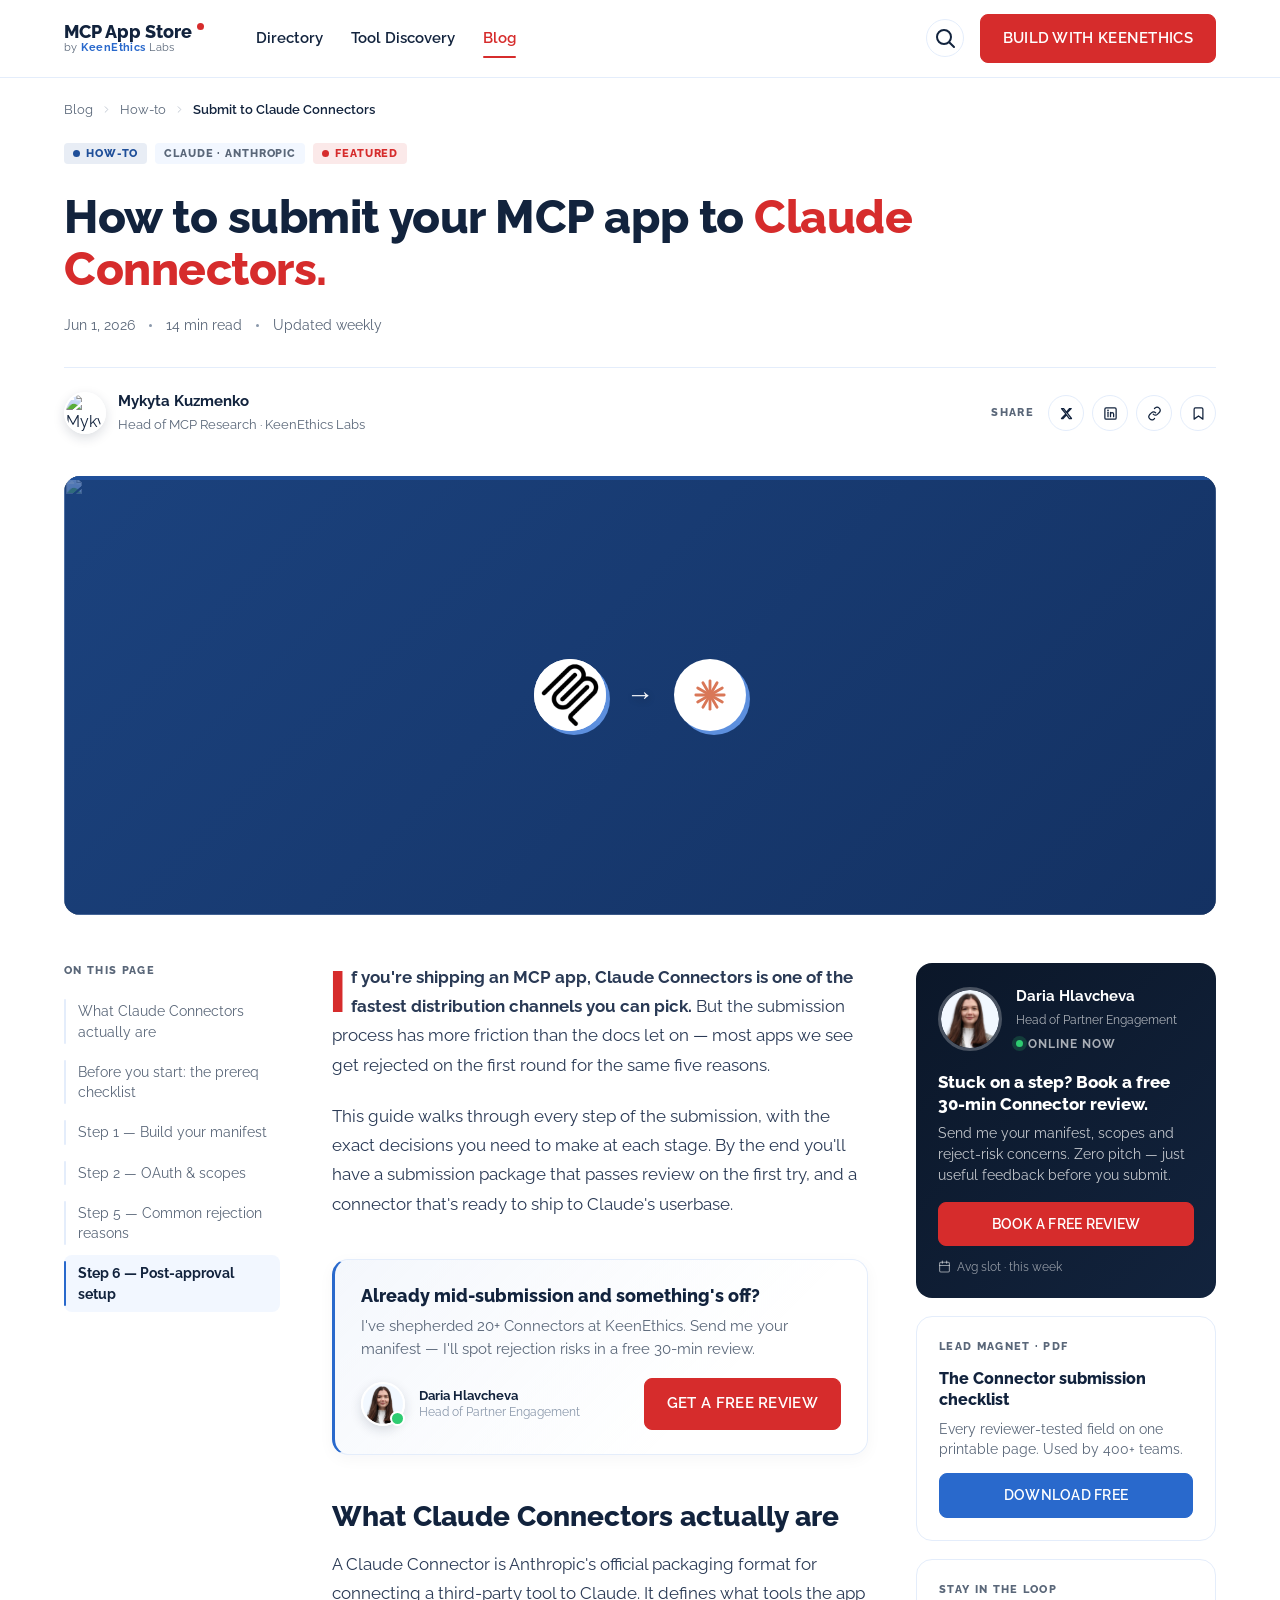
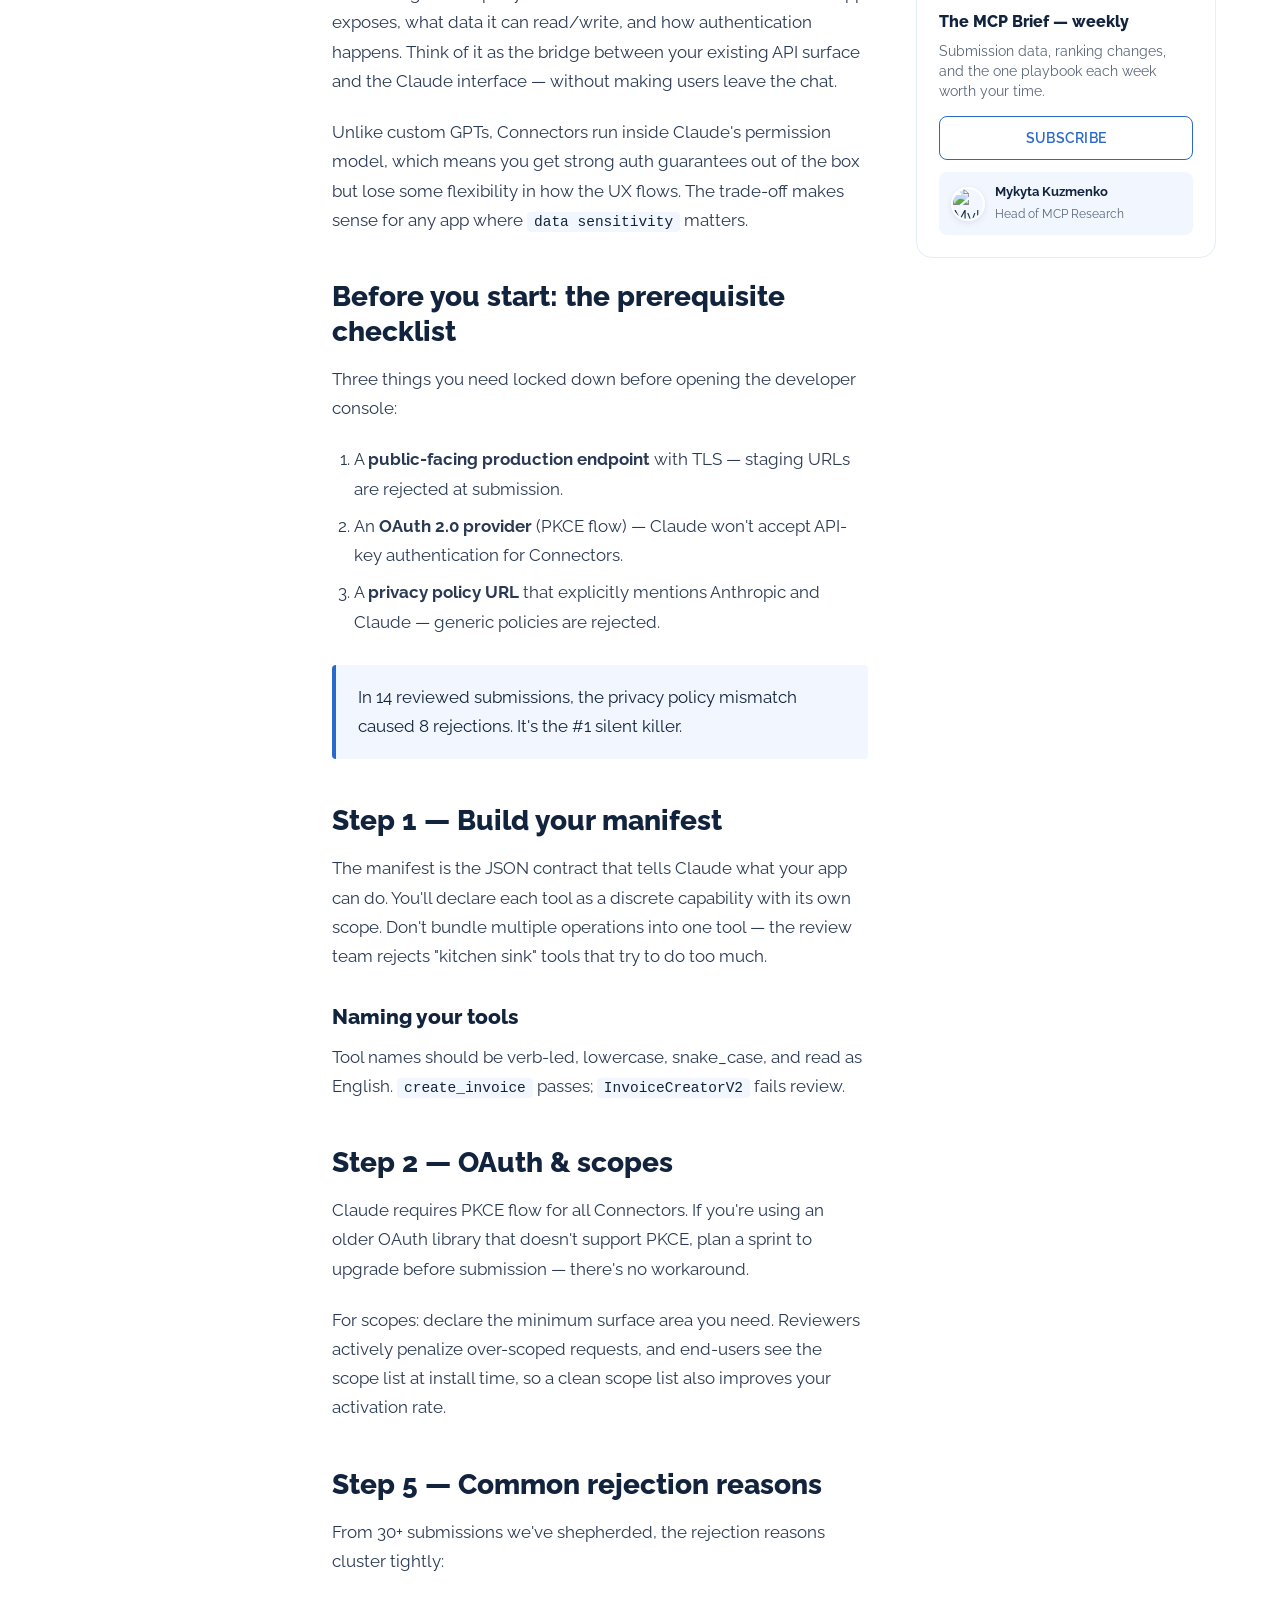
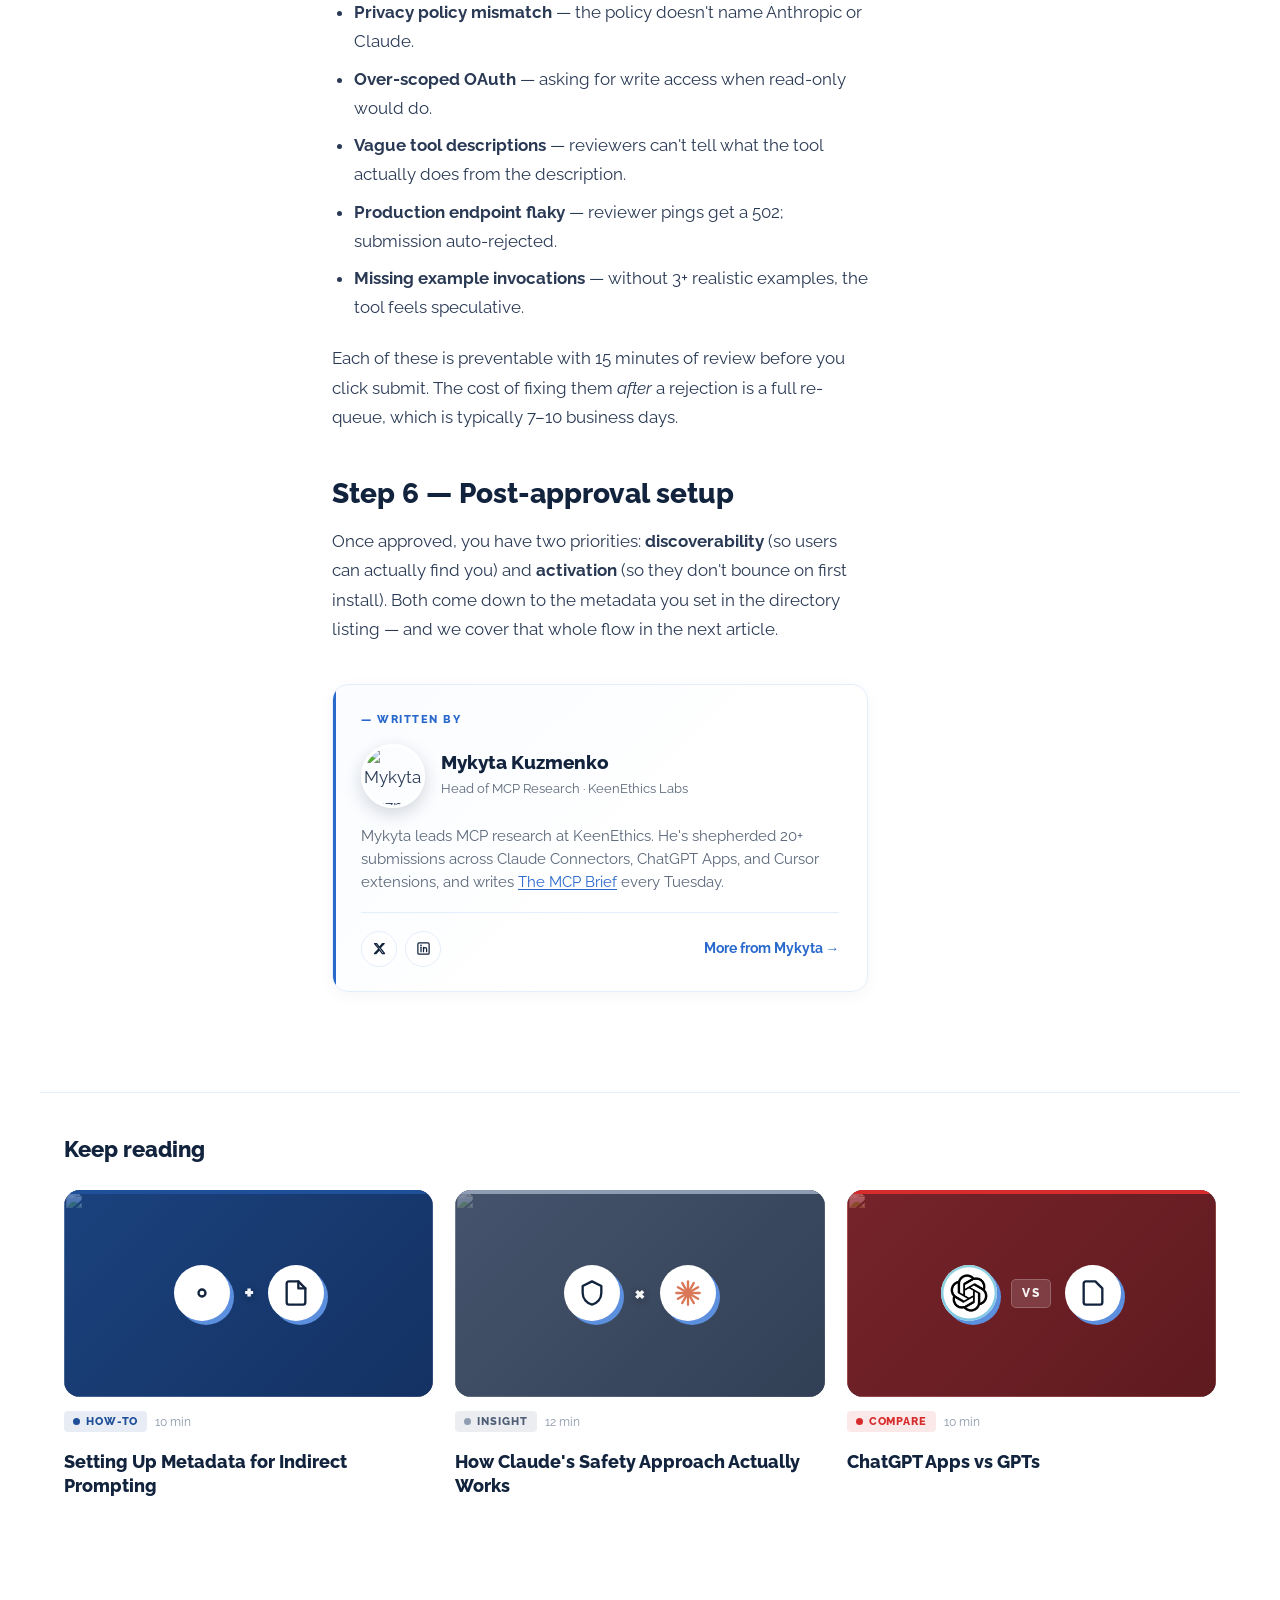
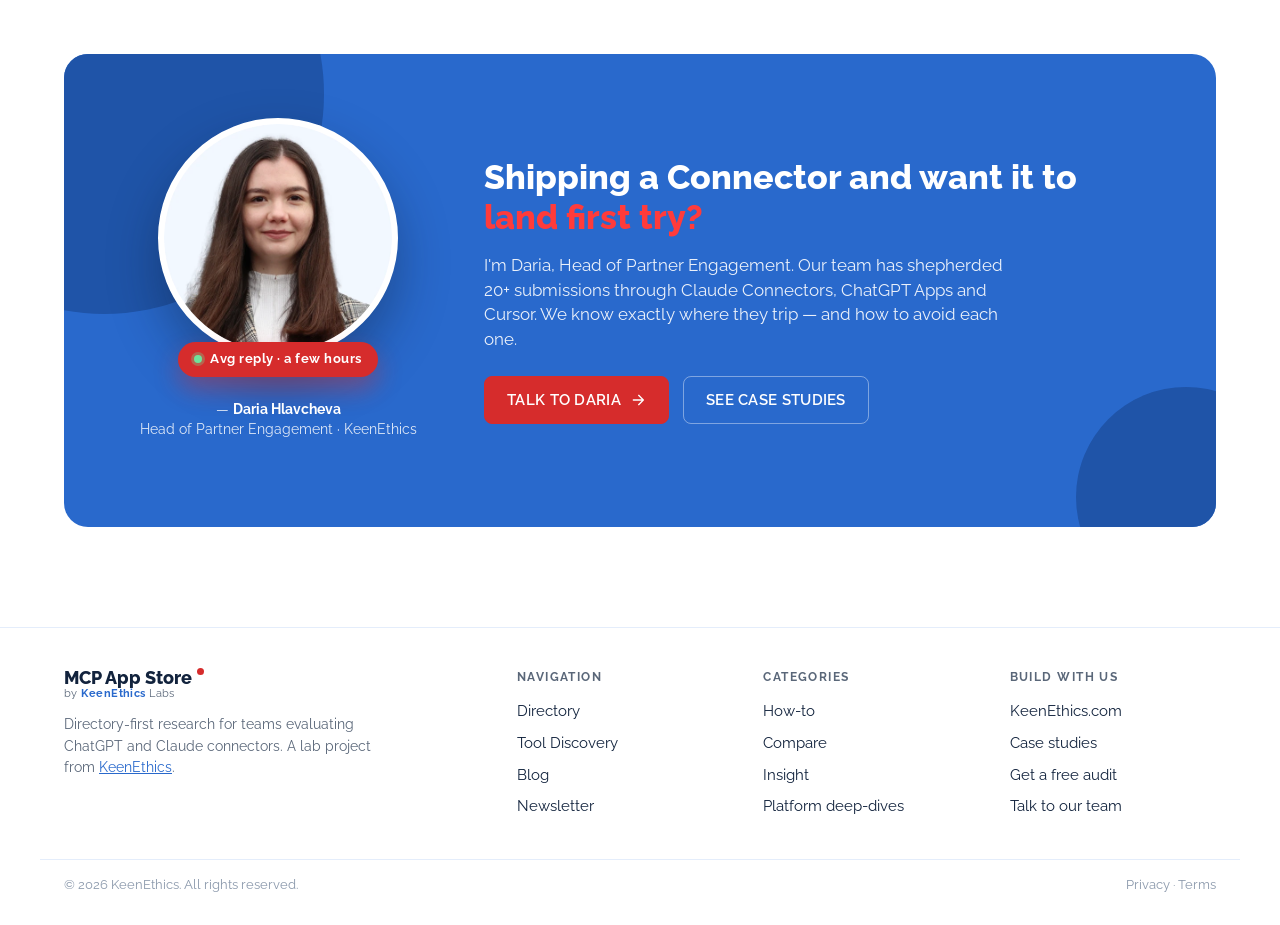
==== commit b41539d3: "Modal: tinted header, icon-decorated footer, no inner scrollbar - Modal now has two visual zones: a " ====
--- a/article.html
+++ b/article.html
@@ -399,74 +399,90 @@
 <dialog class="ke-modal" id="modal-review">
   <div class="ke-modal-inner">
     <button class="ke-modal-close" aria-label="Close"><svg viewBox="0 0 24 24" fill="none" stroke="currentColor" stroke-width="2" stroke-linecap="round"><path d="M6 6l12 12M18 6L6 18"/></svg></button>
-    <div class="ke-modal-person">
-      <img src="daria.webp" alt="Daria Hlavcheva" />
-      <div><b>Daria Hlavcheva</b><span>Head of Partner Engagement &middot; KeenEthics</span><span class="online">&bull; Online now</span></div>
-    </div>
-    <h2>Book a free Connector review</h2>
-    <p>Send me your manifest, scopes and reject-risk concerns. I&rsquo;ll spot risks before you submit. Zero pitch &mdash; just useful feedback.</p>
-    <form class="ke-modal-form" data-success="Got it &mdash; I&rsquo;ll reply within a few hours.">
-      <label><span>Your name *</span><input type="text" required placeholder="First and last name" /></label>
-      <label><span>Work email *</span><input type="email" required placeholder="you@company.com" /></label>
-      <label><span>Manifest URL (optional)</span><input type="url" placeholder="https://..." /></label>
-      <label><span>Anything specific to flag?</span><textarea placeholder="Privacy policy, OAuth setup, scope decisions..."></textarea></label>
-      <button class="btn btn-red" type="submit">Book my review</button>
-    </form>
-    <p class="ke-modal-foot">Avg reply: a few hours &middot; We never share your details</p>
+    <div class="ke-modal-header">
+      <div class="ke-modal-person">
+        <img src="daria.webp" alt="Daria Hlavcheva" />
+        <div><b>Daria Hlavcheva</b><span>Head of Partner Engagement &middot; KeenEthics</span><span class="online">&bull; Online now</span></div>
+      </div>
+    </div>
+    <div class="ke-modal-body">
+      <h2>Book a free Connector review</h2>
+      <p>Send me your manifest, scopes and reject-risk concerns. I&rsquo;ll spot risks before you submit. Zero pitch &mdash; just useful feedback.</p>
+      <form class="ke-modal-form" data-success="Got it &mdash; I&rsquo;ll reply within a few hours.">
+        <label><span>Your name *</span><input type="text" required placeholder="First and last name" /></label>
+        <label><span>Work email *</span><input type="email" required placeholder="you@company.com" /></label>
+        <label><span>Manifest URL (optional)</span><input type="url" placeholder="https://..." /></label>
+        <label><span>Anything specific to flag?</span><textarea placeholder="Privacy policy, OAuth setup, scope decisions..."></textarea></label>
+        <button class="btn btn-red" type="submit">Book my review</button>
+      </form>
+      <p class="ke-modal-foot"><svg viewBox="0 0 24 24" fill="none" stroke="currentColor" stroke-width="2" stroke-linecap="round" stroke-linejoin="round"><path d="M12 2l8 4v6c0 5-3.5 9-8 10-4.5-1-8-5-8-10V6z"/><path d="M9 12l2 2 4-4"/></svg>Avg reply: a few hours &middot; We never share your details</p>
+    </div>
   </div>
 </dialog>
 
 <dialog class="ke-modal" id="modal-checklist">
   <div class="ke-modal-inner">
     <button class="ke-modal-close" aria-label="Close"><svg viewBox="0 0 24 24" fill="none" stroke="currentColor" stroke-width="2" stroke-linecap="round"><path d="M6 6l12 12M18 6L6 18"/></svg></button>
-    <div class="ke-modal-person">
-      <img src="daria.webp" alt="Daria Hlavcheva" />
-      <div><b>Daria Hlavcheva</b><span>Head of Partner Engagement &middot; KeenEthics</span></div>
-    </div>
-    <h2>Get the Connector checklist</h2>
-    <p>A printable 1-pager I send to every client &mdash; every reviewer-tested field on one page. Used by 400+ teams.</p>
-    <form class="ke-modal-form" data-success="Sent! Check your inbox in the next minute.">
-      <label><span>Work email *</span><input type="email" required placeholder="you@company.com" /></label>
-      <button class="btn btn-blue" type="submit">Email it to me</button>
-    </form>
-    <p class="ke-modal-foot">Free &middot; No follow-up sales emails &middot; One-click unsubscribe</p>
+    <div class="ke-modal-header">
+      <div class="ke-modal-person">
+        <img src="daria.webp" alt="Daria Hlavcheva" />
+        <div><b>Daria Hlavcheva</b><span>Head of Partner Engagement &middot; KeenEthics</span></div>
+      </div>
+    </div>
+    <div class="ke-modal-body">
+      <h2>Get the Connector checklist</h2>
+      <p>A printable 1-pager I send to every client &mdash; every reviewer-tested field on one page. Used by 400+ teams.</p>
+      <form class="ke-modal-form" data-success="Sent! Check your inbox in the next minute.">
+        <label><span>Work email *</span><input type="email" required placeholder="you@company.com" /></label>
+        <button class="btn btn-blue" type="submit">Email it to me</button>
+      </form>
+      <p class="ke-modal-foot"><svg viewBox="0 0 24 24" fill="none" stroke="currentColor" stroke-width="2" stroke-linecap="round" stroke-linejoin="round"><rect x="5" y="11" width="14" height="10" rx="2"/><path d="M8 11V7a4 4 0 018 0v4"/></svg>Free &middot; No follow-up sales emails &middot; One-click unsubscribe</p>
+    </div>
   </div>
 </dialog>
 
 <dialog class="ke-modal" id="modal-subscribe">
   <div class="ke-modal-inner">
     <button class="ke-modal-close" aria-label="Close"><svg viewBox="0 0 24 24" fill="none" stroke="currentColor" stroke-width="2" stroke-linecap="round"><path d="M6 6l12 12M18 6L6 18"/></svg></button>
-    <div class="ke-modal-person">
-      <img src="https://images.unsplash.com/photo-1507003211169-0a1dd7228f2d?w=120&h=120&auto=format&fit=crop&crop=faces&q=80" alt="Mykyta Kuzmenko" />
-      <div><b>Mykyta Kuzmenko</b><span>Head of MCP Research &middot; KeenEthics Labs</span></div>
-    </div>
-    <h2>Subscribe to The MCP Brief</h2>
-    <p>Every Tuesday: signals shaping ChatGPT &amp; Claude app discovery, real submission data, and one playbook each week.</p>
-    <form class="ke-modal-form" data-success="You&rsquo;re in. First brief lands next Tuesday.">
-      <label><span>Work email *</span><input type="email" required placeholder="you@company.com" /></label>
-      <button class="btn btn-blue" type="submit">Subscribe</button>
-    </form>
-    <p class="ke-modal-foot">2,400+ founders &amp; PMs subscribed &middot; Unsubscribe anytime</p>
+    <div class="ke-modal-header">
+      <div class="ke-modal-person">
+        <img src="https://images.unsplash.com/photo-1507003211169-0a1dd7228f2d?w=120&h=120&auto=format&fit=crop&crop=faces&q=80" alt="Mykyta Kuzmenko" />
+        <div><b>Mykyta Kuzmenko</b><span>Head of MCP Research &middot; KeenEthics Labs</span></div>
+      </div>
+    </div>
+    <div class="ke-modal-body">
+      <h2>Subscribe to The MCP Brief</h2>
+      <p>Every Tuesday: signals shaping ChatGPT &amp; Claude app discovery, real submission data, and one playbook each week.</p>
+      <form class="ke-modal-form" data-success="You&rsquo;re in. First brief lands next Tuesday.">
+        <label><span>Work email *</span><input type="email" required placeholder="you@company.com" /></label>
+        <button class="btn btn-blue" type="submit">Subscribe</button>
+      </form>
+      <p class="ke-modal-foot"><svg viewBox="0 0 24 24" fill="none" stroke="currentColor" stroke-width="2" stroke-linecap="round" stroke-linejoin="round"><path d="M17 21v-2a4 4 0 00-4-4H5a4 4 0 00-4 4v2"/><circle cx="9" cy="7" r="4"/><path d="M23 21v-2a4 4 0 00-3-3.87M16 3.13a4 4 0 010 7.75"/></svg>2,400+ founders &amp; PMs subscribed &middot; Unsubscribe anytime</p>
+    </div>
   </div>
 </dialog>
 
 <dialog class="ke-modal" id="modal-talk">
   <div class="ke-modal-inner">
     <button class="ke-modal-close" aria-label="Close"><svg viewBox="0 0 24 24" fill="none" stroke="currentColor" stroke-width="2" stroke-linecap="round"><path d="M6 6l12 12M18 6L6 18"/></svg></button>
-    <div class="ke-modal-person">
-      <img src="daria.webp" alt="Daria Hlavcheva" />
-      <div><b>Daria Hlavcheva</b><span>Head of Partner Engagement &middot; KeenEthics</span><span class="online">&bull; Online now</span></div>
-    </div>
-    <h2>Talk to Daria</h2>
-    <p>Tell me about your project. We&rsquo;ve shipped 20+ Connectors, ChatGPT Apps and Cursor extensions &mdash; I&rsquo;ll get back in 24h with how we can help.</p>
-    <form class="ke-modal-form" data-success="Got it &mdash; I&rsquo;ll reply within a few hours.">
-      <label><span>Your name *</span><input type="text" required placeholder="First and last name" /></label>
-      <label><span>Work email *</span><input type="email" required placeholder="you@company.com" /></label>
-      <label><span>Company</span><input type="text" placeholder="Acme Inc." /></label>
-      <label><span>What you&rsquo;re building *</span><textarea required placeholder="A few lines about the app, target platform (Claude / ChatGPT / Cursor), and timeline..."></textarea></label>
-      <button class="btn btn-red" type="submit">Send message</button>
-    </form>
-    <p class="ke-modal-foot">Avg reply: a few hours &middot; NDA available on request</p>
+    <div class="ke-modal-header">
+      <div class="ke-modal-person">
+        <img src="daria.webp" alt="Daria Hlavcheva" />
+        <div><b>Daria Hlavcheva</b><span>Head of Partner Engagement &middot; KeenEthics</span><span class="online">&bull; Online now</span></div>
+      </div>
+    </div>
+    <div class="ke-modal-body">
+      <h2>Talk to Daria</h2>
+      <p>Tell me about your project. We&rsquo;ve shipped 20+ Connectors, ChatGPT Apps and Cursor extensions &mdash; I&rsquo;ll get back in 24h with how we can help.</p>
+      <form class="ke-modal-form" data-success="Got it &mdash; I&rsquo;ll reply within a few hours.">
+        <label><span>Your name *</span><input type="text" required placeholder="First and last name" /></label>
+        <label><span>Work email *</span><input type="email" required placeholder="you@company.com" /></label>
+        <label><span>Company</span><input type="text" placeholder="Acme Inc." /></label>
+        <label><span>What you&rsquo;re building *</span><textarea required placeholder="A few lines about the app, target platform (Claude / ChatGPT / Cursor), and timeline..."></textarea></label>
+        <button class="btn btn-red" type="submit">Send message</button>
+      </form>
+      <p class="ke-modal-foot"><svg viewBox="0 0 24 24" fill="none" stroke="currentColor" stroke-width="2" stroke-linecap="round" stroke-linejoin="round"><path d="M12 2l8 4v6c0 5-3.5 9-8 10-4.5-1-8-5-8-10V6z"/><path d="M9 12l2 2 4-4"/></svg>Avg reply: a few hours &middot; NDA available on request</p>
+    </div>
   </div>
 </dialog>
 
--- a/styles.css
+++ b/styles.css
@@ -507,42 +507,52 @@
 .ke-modal-inner {
   background: #fff;
   border-radius: 16px;
-  padding: 28px 30px 24px;
+  padding: 0;
   position: relative;
-  max-height: 90vh; overflow-y: auto;
+  overflow: hidden;
   box-shadow: 0 40px 80px rgba(11,23,41,.30);
 }
 .ke-modal-close {
-  position: absolute; top: 14px; right: 14px;
-  width: 32px; height: 32px; border: 0; background: var(--tint);
+  position: absolute; top: 14px; right: 14px; z-index: 2;
+  width: 32px; height: 32px; border: 0;
+  background: rgba(255,255,255,.85); backdrop-filter: blur(8px);
   border-radius: 8px; cursor: pointer; color: var(--navy);
   display: grid; place-items: center; transition: background .15s;
-}
-.ke-modal-close:hover { background: var(--line); }
+  box-shadow: 0 2px 6px rgba(11,23,41,.08);
+}
+.ke-modal-close:hover { background: #fff; }
 .ke-modal-close svg { width: 14px; height: 14px; }
 
+/* Tinted header band */
+.ke-modal-header {
+  background: linear-gradient(135deg, var(--tint) 0%, #EAF2FF 100%);
+  border-bottom: 1px solid var(--line);
+  padding: 26px 30px;
+}
 .ke-modal-person {
-  display: flex; align-items: center; gap: 12px;
-  padding-bottom: 18px; margin-bottom: 18px;
-  border-bottom: 1px solid var(--line);
+  display: flex; align-items: center; gap: 14px;
 }
 .ke-modal-person img {
-  width: 48px; height: 48px; border-radius: 50%; object-fit: cover;
-  border: 2px solid #fff; box-shadow: 0 4px 10px rgba(18,35,61,.15);
+  width: 52px; height: 52px; border-radius: 50%; object-fit: cover;
+  border: 3px solid #fff; box-shadow: 0 6px 16px rgba(18,35,61,.18);
   flex: none;
 }
-.ke-modal-person b { display: block; font-size: 14px; color: var(--navy); }
+.ke-modal-person b { display: block; font-size: 15px; color: var(--navy); }
 .ke-modal-person > div > span { display: block; font-size: 12px; color: var(--muted); }
 .ke-modal-person .online {
   color: #1FAE45; font-weight: 700; font-size: 11px;
-  text-transform: uppercase; letter-spacing: .08em; margin-top: 2px;
-}
-
-.ke-modal-inner h2 {
+  text-transform: uppercase; letter-spacing: .08em; margin-top: 3px;
+}
+
+/* White body section */
+.ke-modal-body {
+  padding: 26px 30px 24px;
+}
+.ke-modal-body h2 {
   margin: 0 0 8px; font-size: 22px; font-weight: 800; color: var(--navy);
   line-height: 1.25;
 }
-.ke-modal-inner > p {
+.ke-modal-body > p {
   margin: 0 0 22px; font-size: 14.5px; color: var(--muted);
   line-height: 1.55;
 }
@@ -571,9 +581,11 @@
 .ke-modal-form .btn { width: 100%; justify-content: center; margin-top: 8px; }
 
 .ke-modal-foot {
-  margin: 14px 0 0; font-size: 12px; color: var(--muted-2);
+  margin: 16px 0 0; font-size: 12px; color: var(--muted-2);
+  display: flex; align-items: center; justify-content: center; gap: 7px;
   text-align: center;
 }
+.ke-modal-foot svg { width: 13px; height: 13px; color: var(--blue); flex: none; }
 
 .ke-modal-success { text-align: center; padding: 24px 4px 8px; }
 .ke-modal-success-ico {
@@ -586,7 +598,9 @@
 .ke-modal-success p { margin: 0; color: var(--muted); font-size: 14.5px; }
 
 @media (max-width: 540px) {
-  .ke-modal-inner { padding: 22px 22px 20px; }
+  .ke-modal-header { padding: 22px 22px; }
+  .ke-modal-body { padding: 22px 22px 20px; }
+  .ke-modal-success { padding: 24px 22px 14px; }
 }
 
 /* ===================== Footer ===================== */
@@ -658,7 +672,7 @@
   color: var(--muted); margin-right: 6px;
 }
 .share-btn {
-  width: 36px; height: 36px; border-radius: 4px;
+  width: 36px; height: 36px; border-radius: 50%;
   border: 1px solid var(--line); background: #fff; cursor: pointer; color: var(--navy);
   display:grid; place-items:center; transition: all .15s;
 }
